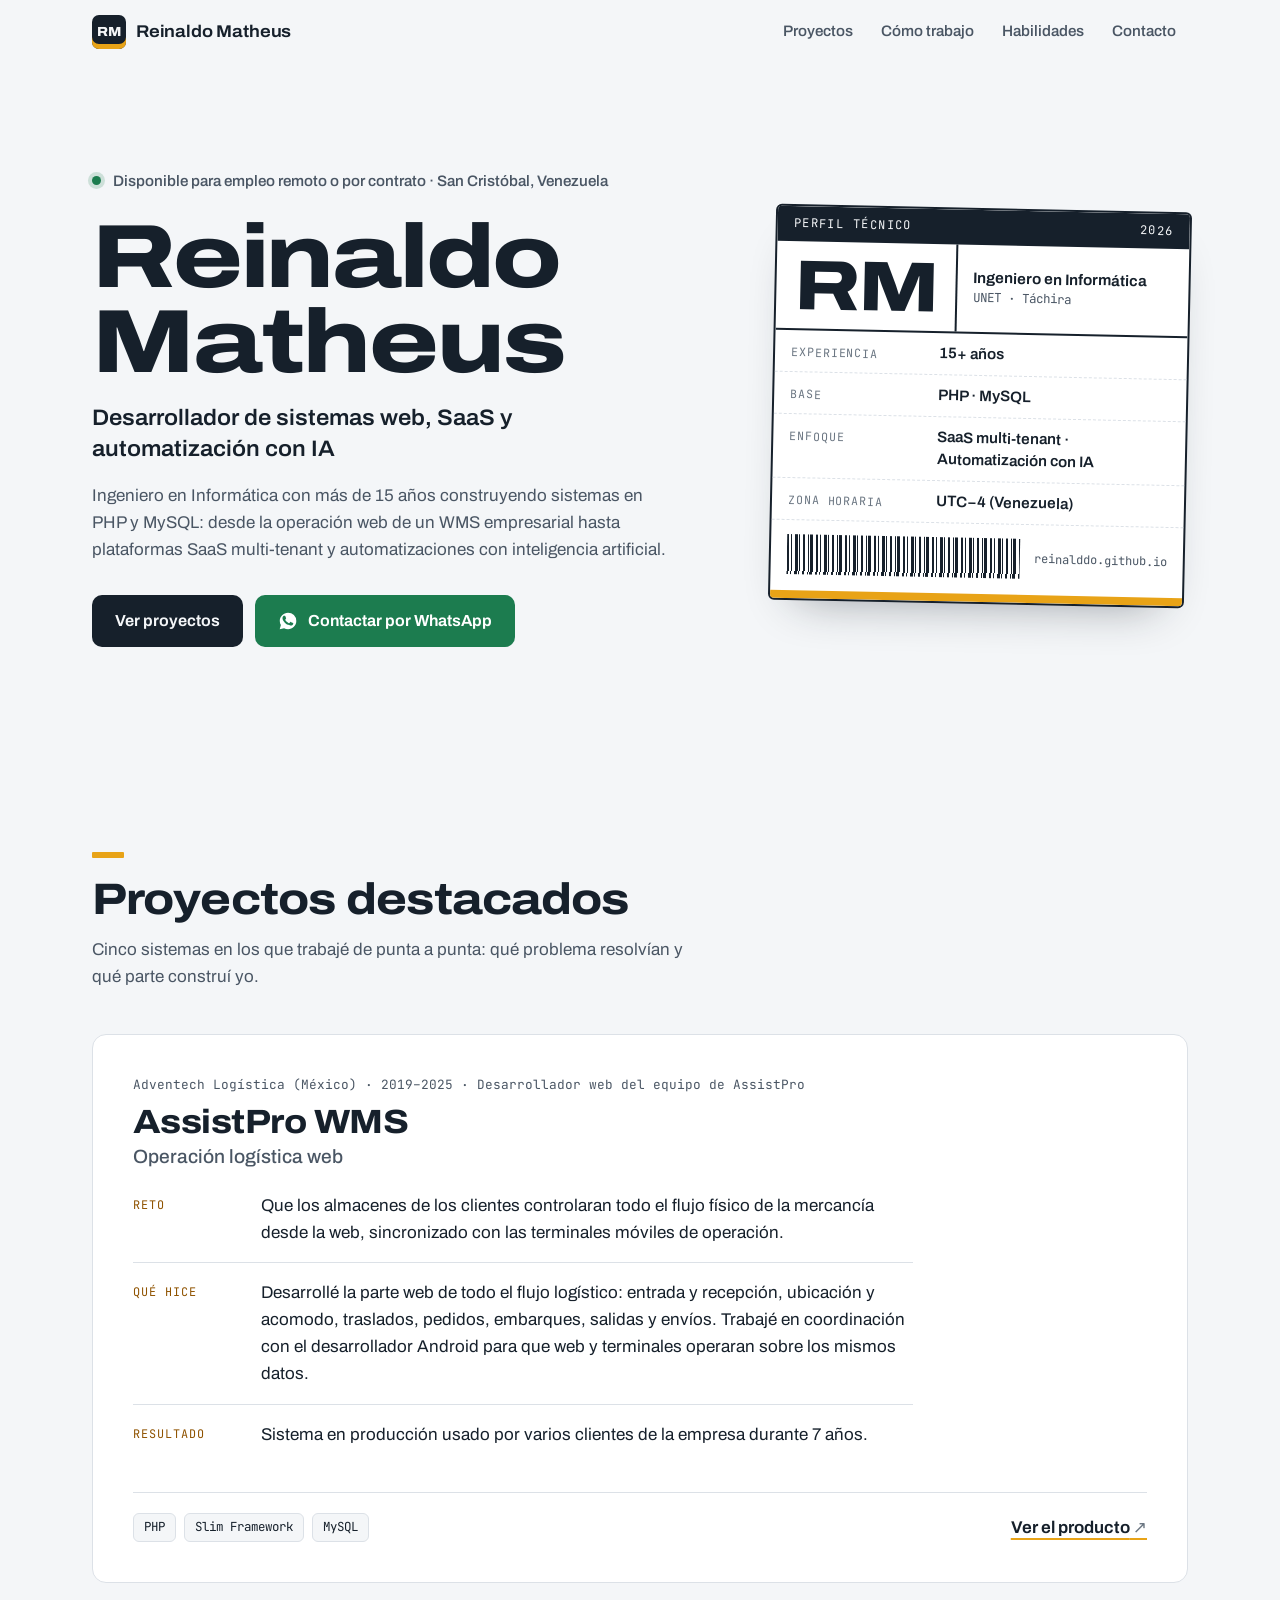
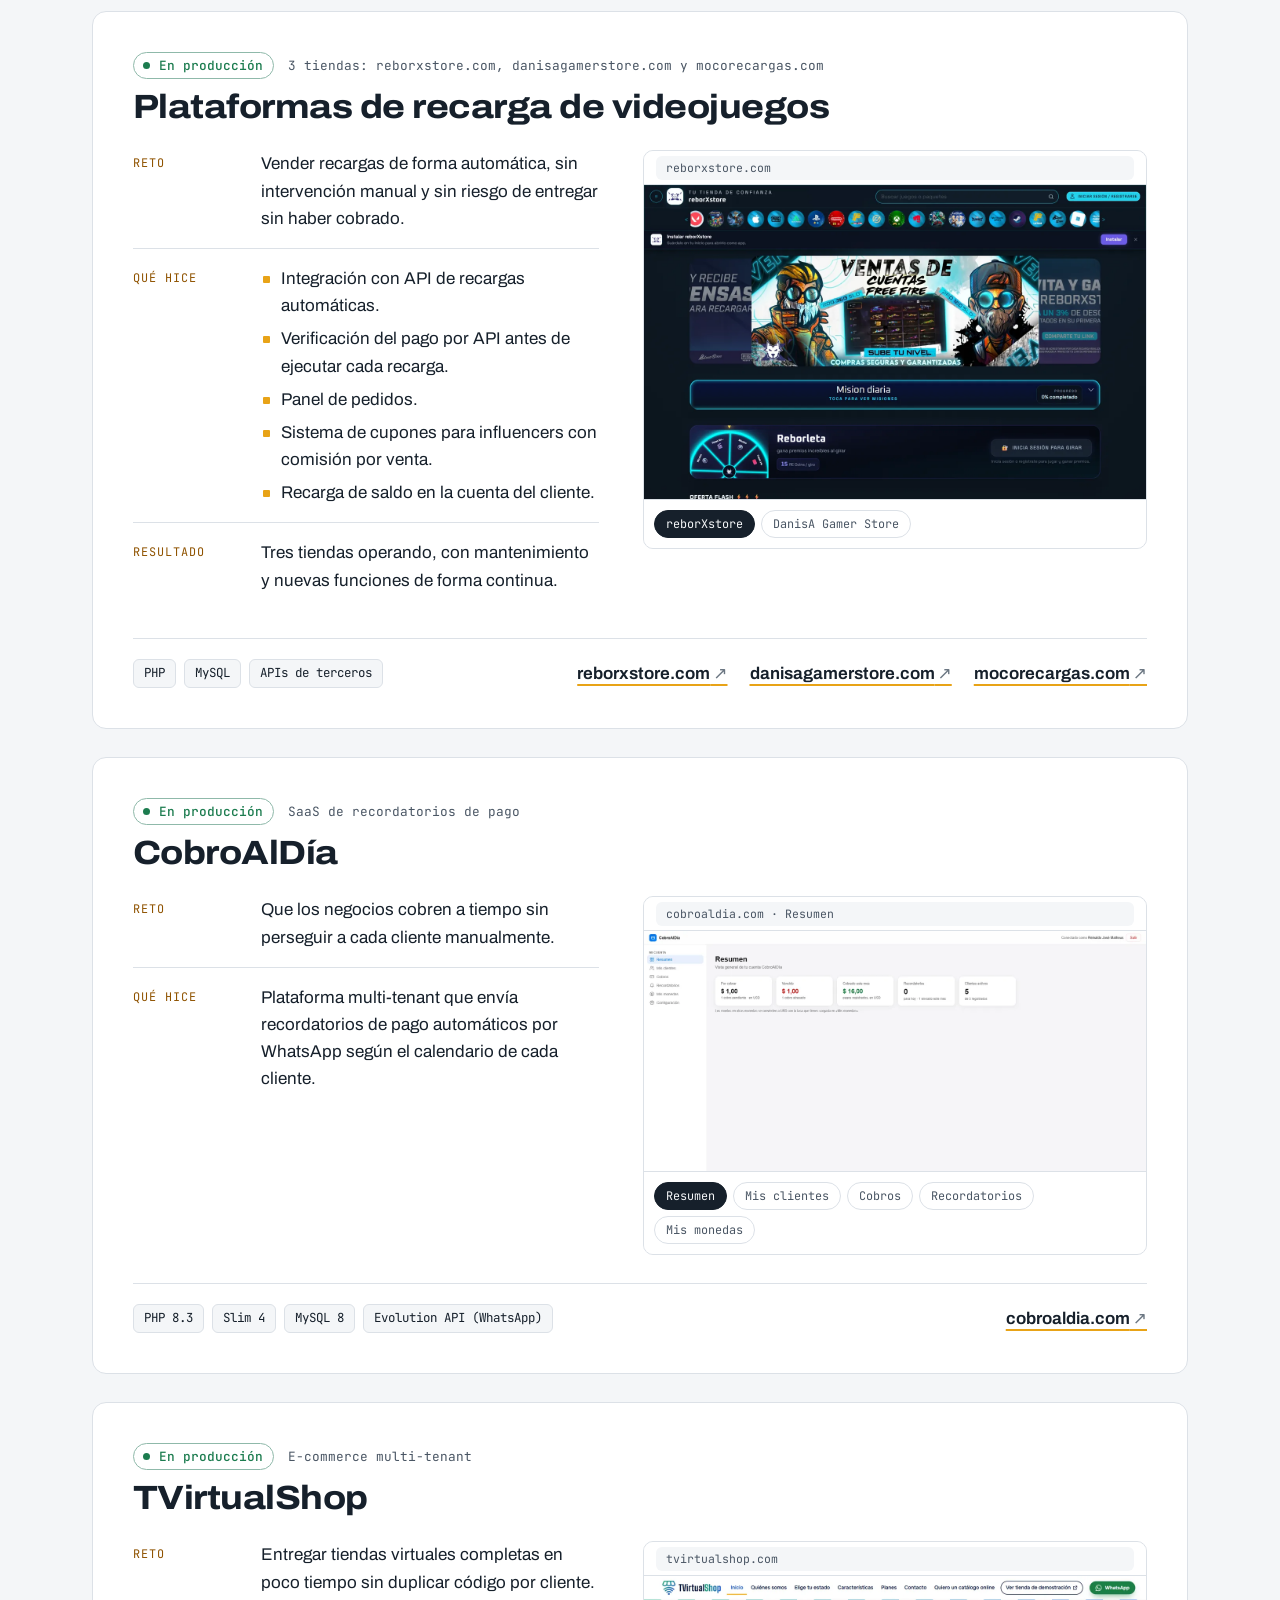
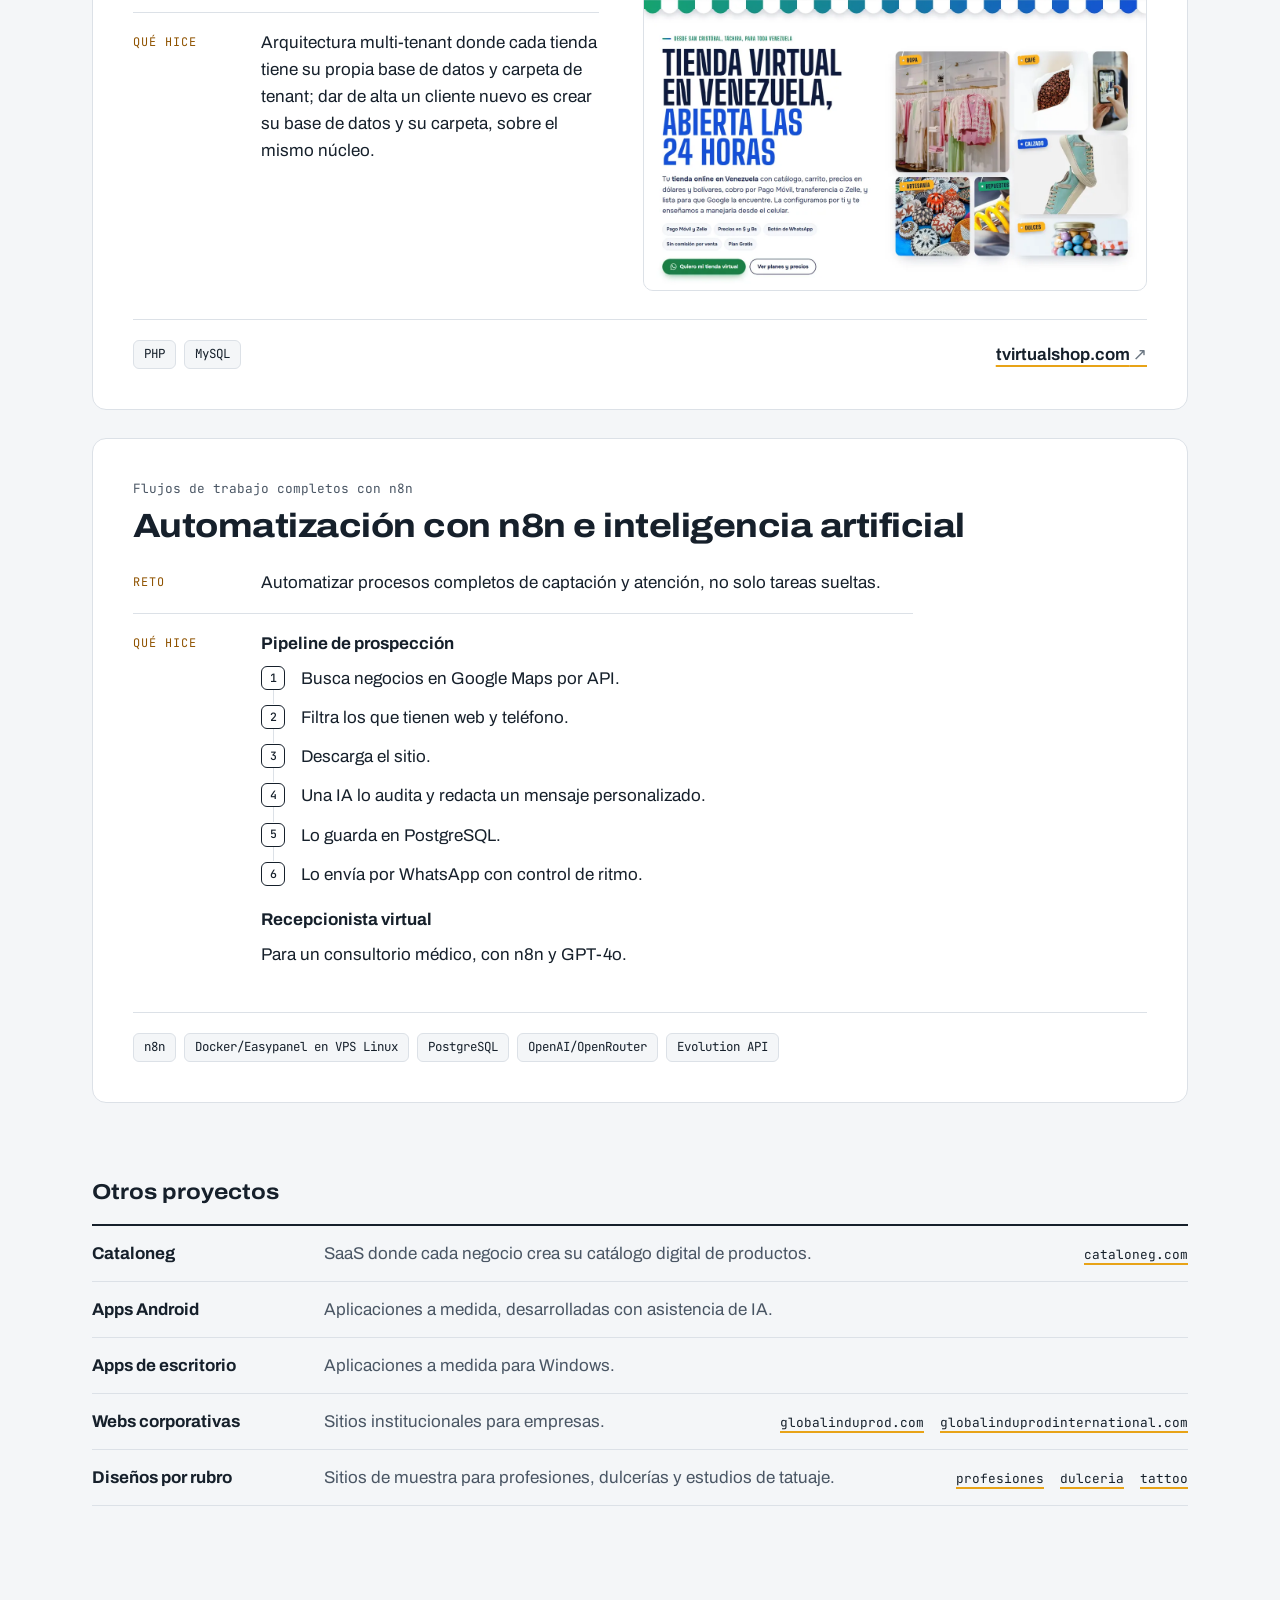
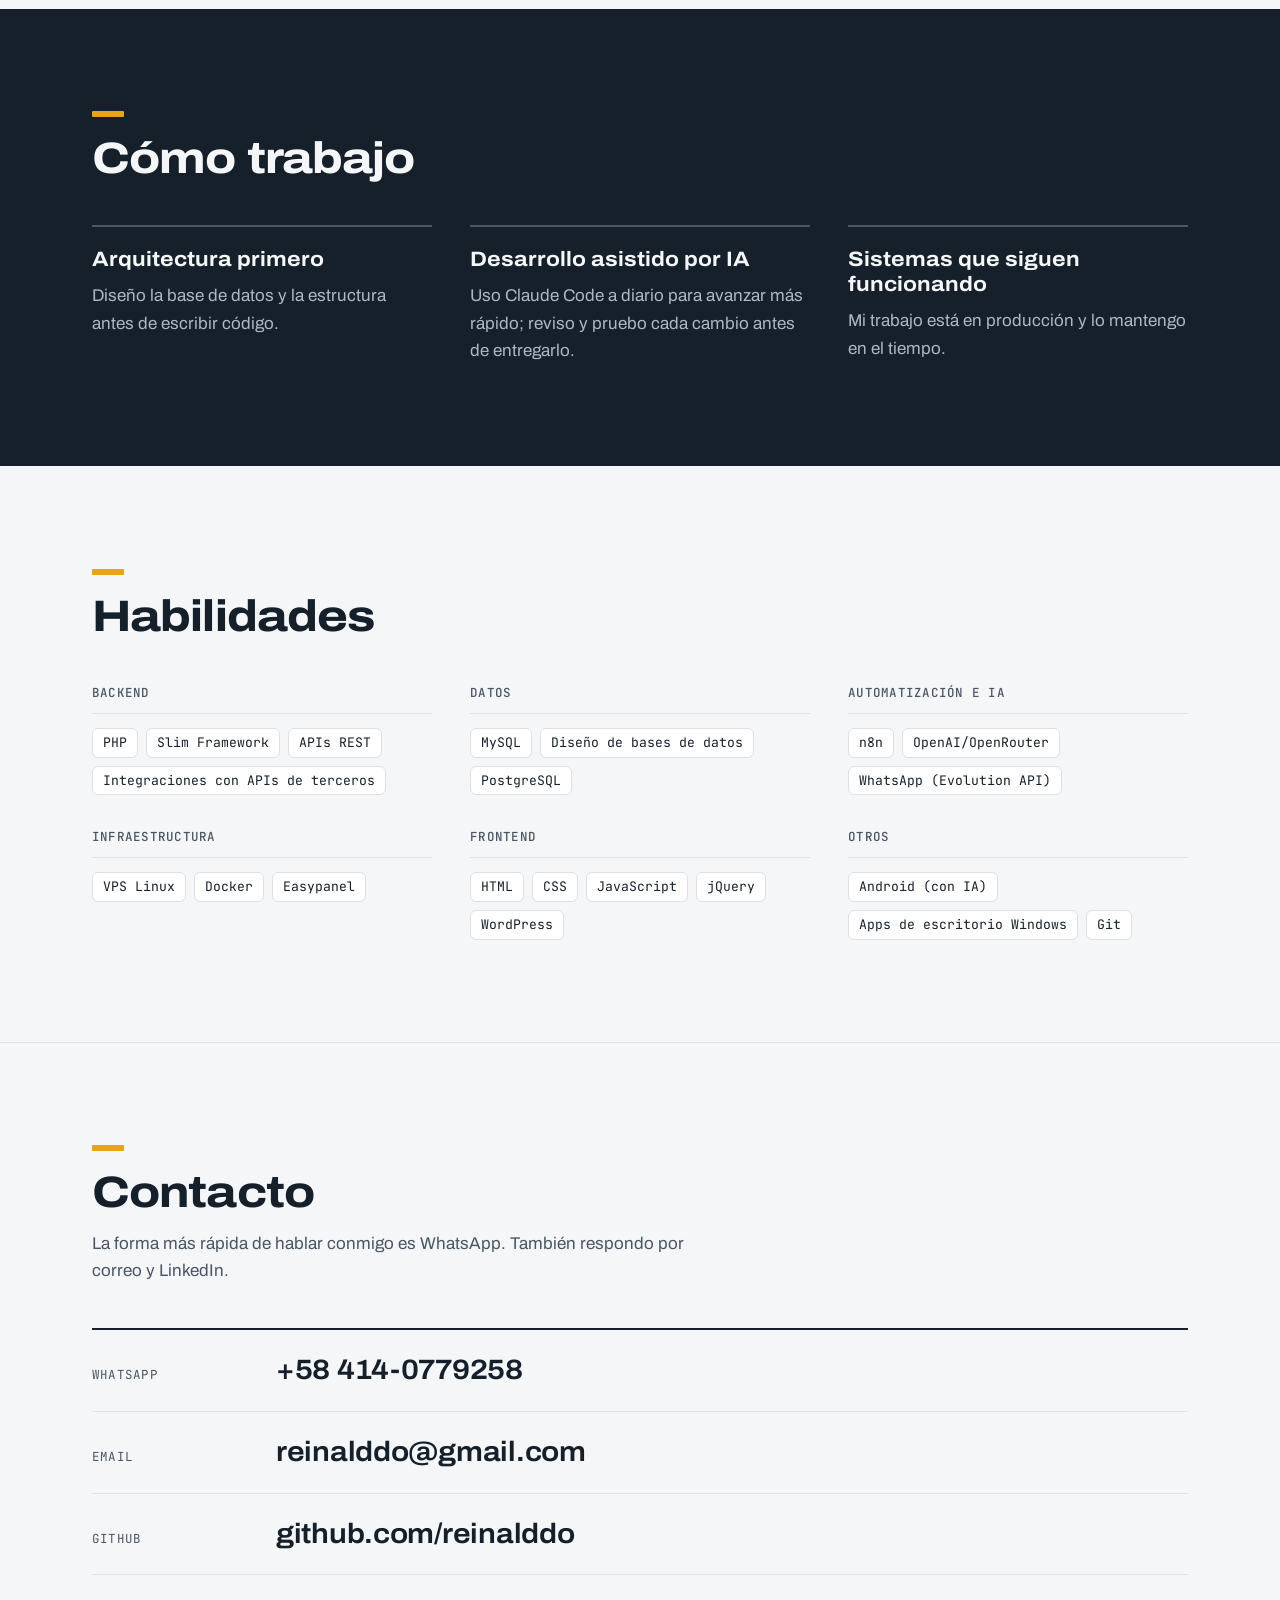
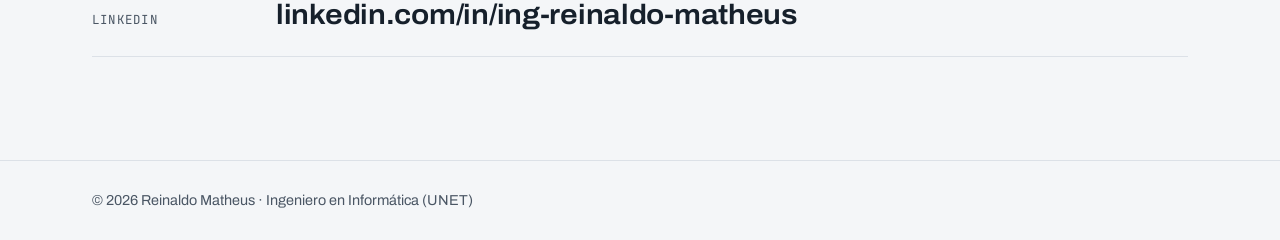
==== index.html @ 6176bbd9 "Portafolio Inicial" ====
<!doctype html>
<html lang="es">
<head>
  <meta charset="utf-8">
  <meta name="viewport" content="width=device-width, initial-scale=1">
  <title>Reinaldo Matheus | Desarrollador de sistemas web, SaaS y automatización con IA</title>
  <meta name="description" content="Ingeniero en Informática con más de 15 años construyendo sistemas en PHP y MySQL: operación web de un WMS empresarial, plataformas SaaS multi-tenant y automatizaciones con IA. Disponible para empleo remoto o por contrato.">
  <meta name="author" content="Reinaldo Matheus">
  <link rel="canonical" href="https://reinalddo.github.io/">
  <meta name="color-scheme" content="light dark">
  <meta name="theme-color" content="#F4F6F8" media="(prefers-color-scheme: light)">
  <meta name="theme-color" content="#0E1318" media="(prefers-color-scheme: dark)">

  <!-- Open Graph -->
  <meta property="og:type" content="website">
  <meta property="og:locale" content="es_VE">
  <meta property="og:site_name" content="Reinaldo Matheus">
  <meta property="og:title" content="Reinaldo Matheus | Desarrollador de sistemas web, SaaS y automatización con IA">
  <meta property="og:description" content="Más de 15 años construyendo sistemas en PHP y MySQL: WMS empresarial, SaaS multi-tenant y automatizaciones con IA. Disponible para trabajo remoto o por contrato.">
  <meta property="og:url" content="https://reinalddo.github.io/">
  <meta property="og:image" content="https://reinalddo.github.io/img/og-portafolio.png">
  <meta property="og:image:width" content="1200">
  <meta property="og:image:height" content="630">
  <meta property="og:image:alt" content="Reinaldo Matheus, desarrollador de sistemas web, SaaS y automatización con IA">
  <meta name="twitter:card" content="summary_large_image">

  <link rel="icon" href="favicon.svg" type="image/svg+xml">

  <link rel="preconnect" href="https://fonts.googleapis.com">
  <link rel="preconnect" href="https://fonts.gstatic.com" crossorigin>
  <link rel="stylesheet" href="https://fonts.googleapis.com/css2?family=Archivo:wdth,wght@62..125,300..800&family=JetBrains+Mono:wght@400;500&display=swap">
  <link rel="stylesheet" href="style.css">

  <script type="application/ld+json">
  {
    "@context": "https://schema.org",
    "@type": "Person",
    "name": "Reinaldo Matheus",
    "jobTitle": "Desarrollador de sistemas web, SaaS y automatización con IA",
    "url": "https://reinalddo.github.io/",
    "email": "mailto:reinalddo@gmail.com",
    "address": { "@type": "PostalAddress", "addressLocality": "San Cristóbal", "addressCountry": "VE" },
    "alumniOf": "Universidad Nacional Experimental del Táchira (UNET)",
    "sameAs": [
      "https://github.com/reinalddo",
      "https://linkedin.com/in/ing-reinaldo-matheus"
    ]
  }
  </script>
</head>
<body>
  <a class="skip" href="#contenido">Saltar al contenido</a>

  <header class="nav" data-nav>
    <div class="nav__inner wrap">
      <a class="nav__brand" href="#inicio" aria-label="Reinaldo Matheus, ir al inicio">
        <span class="nav__mark" aria-hidden="true">RM</span>
        <span class="nav__name">Reinaldo Matheus</span>
      </a>
      <button class="nav__toggle" type="button" aria-expanded="false" aria-controls="nav-menu" data-nav-toggle>
        <span class="nav__toggle-bars" aria-hidden="true"></span>
        <span class="nav__toggle-text">Menú</span>
      </button>
      <nav class="nav__menu" id="nav-menu" aria-label="Secciones">
        <a href="#proyectos">Proyectos</a>
        <a href="#como-trabajo">Cómo trabajo</a>
        <a href="#habilidades">Habilidades</a>
        <a href="#contacto">Contacto</a>
      </nav>
    </div>
  </header>

  <main id="contenido">

    <!-- ============ HERO ============ -->
    <section class="hero wrap" id="inicio">
      <div class="hero__text">
        <p class="availability"><span class="dot" aria-hidden="true"></span>Disponible para empleo remoto o por contrato · San Cristóbal, Venezuela</p>
        <h1 class="hero__name">Reinaldo Matheus</h1>
        <p class="hero__role">Desarrollador de sistemas web, SaaS y automatización con IA</p>
        <p class="hero__lede">Ingeniero en Informática con más de 15 años construyendo sistemas en PHP y MySQL: desde la operación web de un WMS empresarial hasta plataformas SaaS multi-tenant y automatizaciones con inteligencia artificial.</p>
        <div class="hero__actions">
          <a class="btn btn--primary" href="#proyectos">Ver proyectos</a>
          <a class="btn btn--whatsapp" href="https://wa.me/584140779258" target="_blank" rel="noopener">
            <svg class="btn__icon" viewBox="0 0 24 24" aria-hidden="true"><path fill="currentColor" d="M12.04 2C6.58 2 2.13 6.45 2.13 11.91c0 1.75.46 3.45 1.32 4.95L2.05 22l5.25-1.38a9.9 9.9 0 0 0 4.74 1.21h.01c5.46 0 9.91-4.45 9.91-9.91A9.9 9.9 0 0 0 12.04 2Zm5.8 14.08c-.24.68-1.42 1.31-1.96 1.36-.5.05-1.13.21-3.8-.8-3.2-1.26-5.23-4.53-5.39-4.74-.16-.21-1.29-1.71-1.29-3.27s.82-2.32 1.11-2.64c.29-.32.63-.4.84-.4l.6.01c.19.01.45-.07.71.54.26.63.89 2.18.97 2.34.08.16.13.34.03.55-.11.21-.16.34-.32.53-.16.18-.33.41-.47.55-.16.16-.32.33-.14.65.19.32.83 1.37 1.78 2.22 1.22 1.09 2.25 1.42 2.57 1.58.32.16.5.13.69-.08.18-.21.79-.92 1-1.24.21-.32.42-.26.71-.16.29.11 1.84.87 2.16 1.03.32.16.53.24.6.37.08.14.08.77-.17 1.45Z"/></svg>
            Contactar por WhatsApp
          </a>
          <!--
            Botón de CV: descomentar cuando subas el archivo a la raíz del repositorio
            con el nombre cv-reinaldo-matheus.pdf
          <a class="btn btn--ghost" href="/cv-reinaldo-matheus.pdf" download>Descargar CV</a>
          -->
        </div>
      </div>

      <aside class="ficha" aria-label="Resumen del perfil">
        <div class="ficha__top">
          <span>Perfil técnico</span>
          <span>2026</span>
        </div>
        <div class="ficha__head">
          <span class="ficha__code" aria-hidden="true">RM</span>
          <p class="ficha__title">Ingeniero en Informática<br><span>UNET · Táchira</span></p>
        </div>
        <dl class="ficha__rows">
          <div><dt>Experiencia</dt><dd>15+ años</dd></div>
          <div><dt>Base</dt><dd>PHP · MySQL</dd></div>
          <div><dt>Enfoque</dt><dd>SaaS multi-tenant · Automatización con IA</dd></div>
          <div><dt>Zona horaria</dt><dd>UTC−4 (Venezuela)</dd></div>
        </dl>
        <div class="ficha__foot">
          <span class="ficha__barcode" aria-hidden="true"></span>
          <span class="ficha__url">reinalddo.github.io</span>
        </div>
      </aside>
    </section>

    <!-- ============ PROYECTOS ============ -->
    <section class="section wrap" id="proyectos" aria-labelledby="t-proyectos">
      <header class="section__head">
        <h2 id="t-proyectos">Proyectos destacados</h2>
        <p>Cinco sistemas en los que trabajé de punta a punta: qué problema resolvían y qué parte construí yo.</p>
      </header>

      <!-- Proyecto 1 -->
      <article class="project">
        <header class="project__head">
          <p class="project__meta">Adventech Logística (México) · 2019–2025 · Desarrollador web del equipo de AssistPro</p>
          <h3 class="project__title">AssistPro WMS <span>Operación logística web</span></h3>
        </header>
        <div class="project__body">
          <dl class="project__facts">
            <div><dt>Reto</dt><dd>Que los almacenes de los clientes controlaran todo el flujo físico de la mercancía desde la web, sincronizado con las terminales móviles de operación.</dd></div>
            <div><dt>Qué hice</dt><dd>Desarrollé la parte web de todo el flujo logístico: entrada y recepción, ubicación y acomodo, traslados, pedidos, embarques, salidas y envíos. Trabajé en coordinación con el desarrollador Android para que web y terminales operaran sobre los mismos datos.</dd></div>
            <div><dt>Resultado</dt><dd>Sistema en producción usado por varios clientes de la empresa durante 7 años.</dd></div>
          </dl>
          <!-- Captura opcional: guarda la imagen como img/assistpro-wms.jpg y aparecerá sola -->
          <figure class="media" data-media>
            <div class="media__bar"><span class="media__url" data-media-url>adventech-logistica.com</span></div>
            <img src="img/assistpro-wms.jpg" alt="Pantalla de AssistPro WMS" loading="lazy" decoding="async" data-media-img>
          </figure>
        </div>
        <footer class="project__foot">
          <ul class="stack" aria-label="Stack">
            <li>PHP</li><li>Slim Framework</li><li>MySQL</li>
          </ul>
          <div class="project__links">
            <a class="link-arrow" href="https://adventech-logistica.com/assistpro/wms" target="_blank" rel="noopener">Ver el producto</a>
          </div>
        </footer>
      </article>

      <!-- Proyecto 2 -->
      <article class="project">
        <header class="project__head">
          <p class="project__meta"><span class="live"><span class="dot" aria-hidden="true"></span>En producción</span> 3 tiendas: reborxstore.com, danisagamerstore.com y mocorecargas.com</p>
          <h3 class="project__title">Plataformas de recarga de videojuegos</h3>
        </header>
        <div class="project__body">
          <dl class="project__facts">
            <div><dt>Reto</dt><dd>Vender recargas de forma automática, sin intervención manual y sin riesgo de entregar sin haber cobrado.</dd></div>
            <div><dt>Qué hice</dt><dd>
              <ul class="ticks">
                <li>Integración con API de recargas automáticas.</li>
                <li>Verificación del pago por API antes de ejecutar cada recarga.</li>
                <li>Panel de pedidos.</li>
                <li>Sistema de cupones para influencers con comisión por venta.</li>
                <li>Recarga de saldo en la cuenta del cliente.</li>
              </ul>
            </dd></div>
            <div><dt>Resultado</dt><dd>Tres tiendas operando, con mantenimiento y nuevas funciones de forma continua.</dd></div>
          </dl>
          <figure class="media" data-media>
            <div class="media__bar"><span class="media__url" data-media-url>reborxstore.com</span></div>
            <img src="img/reborxstore.webp" alt="Página de inicio de reborxstore.com" width="1280" height="800" loading="lazy" decoding="async" data-media-img>
            <div class="media__tabs" aria-label="Elegir tienda">
              <button type="button" aria-pressed="true" data-src="img/reborxstore.webp" data-url="reborxstore.com" data-alt="Página de inicio de reborxstore.com" data-w="1280" data-h="800">reborXstore</button>
              <button type="button" aria-pressed="false" data-src="img/danisagamerstore.webp" data-url="danisagamerstore.com" data-alt="Página de inicio de danisagamerstore.com" data-w="1280" data-h="800">DanisA Gamer Store</button>
            </div>
          </figure>
        </div>
        <footer class="project__foot">
          <ul class="stack" aria-label="Stack">
            <li>PHP</li><li>MySQL</li><li>APIs de terceros</li>
          </ul>
          <div class="project__links">
            <a class="link-arrow" href="https://reborxstore.com" target="_blank" rel="noopener">reborxstore.com</a>
            <a class="link-arrow" href="https://danisagamerstore.com" target="_blank" rel="noopener">danisagamerstore.com</a>
            <a class="link-arrow" href="https://mocorecargas.com" target="_blank" rel="noopener">mocorecargas.com</a>
          </div>
        </footer>
      </article>

      <!-- Proyecto 3 -->
      <article class="project">
        <header class="project__head">
          <p class="project__meta"><span class="live"><span class="dot" aria-hidden="true"></span>En producción</span> SaaS de recordatorios de pago</p>
          <h3 class="project__title">CobroAlDía</h3>
        </header>
        <div class="project__body">
          <dl class="project__facts">
            <div><dt>Reto</dt><dd>Que los negocios cobren a tiempo sin perseguir a cada cliente manualmente.</dd></div>
            <div><dt>Qué hice</dt><dd>Plataforma multi-tenant que envía recordatorios de pago automáticos por WhatsApp según el calendario de cada cliente.</dd></div>
          </dl>
          <figure class="media" data-media>
            <div class="media__bar"><span class="media__url" data-media-url>cobroaldia.com · Resumen</span></div>
            <img src="img/cobroaldia-resumen.webp" alt="CobroAlDía, pantalla Resumen" width="1280" height="611" loading="lazy" decoding="async" data-media-img>
            <div class="media__tabs" aria-label="Elegir pantalla">
              <button type="button" aria-pressed="true" data-src="img/cobroaldia-resumen.webp" data-url="cobroaldia.com · Resumen" data-alt="CobroAlDía, pantalla Resumen" data-w="1280" data-h="611">Resumen</button>
              <button type="button" aria-pressed="false" data-src="img/cobroaldia-mis-clientes.webp" data-url="cobroaldia.com · Mis clientes" data-alt="CobroAlDía, pantalla Mis clientes" data-w="1280" data-h="611">Mis clientes</button>
              <button type="button" aria-pressed="false" data-src="img/cobroaldia-cobros.webp" data-url="cobroaldia.com · Cobros" data-alt="CobroAlDía, pantalla Cobros" data-w="1280" data-h="611">Cobros</button>
              <button type="button" aria-pressed="false" data-src="img/cobroaldia-recordatorios.webp" data-url="cobroaldia.com · Recordatorios" data-alt="CobroAlDía, pantalla Recordatorios" data-w="1280" data-h="611">Recordatorios</button>
              <button type="button" aria-pressed="false" data-src="img/cobroaldia-mis-monedas.webp" data-url="cobroaldia.com · Mis monedas" data-alt="CobroAlDía, pantalla Mis monedas" data-w="1280" data-h="611">Mis monedas</button>
            </div>
          </figure>
        </div>
        <footer class="project__foot">
          <ul class="stack" aria-label="Stack">
            <li>PHP 8.3</li><li>Slim 4</li><li>MySQL 8</li><li>Evolution API (WhatsApp)</li>
          </ul>
          <div class="project__links">
            <a class="link-arrow" href="https://cobroaldia.com" target="_blank" rel="noopener">cobroaldia.com</a>
          </div>
        </footer>
      </article>

      <!-- Proyecto 4 -->
      <article class="project">
        <header class="project__head">
          <p class="project__meta"><span class="live"><span class="dot" aria-hidden="true"></span>En producción</span> E-commerce multi-tenant</p>
          <h3 class="project__title">TVirtualShop</h3>
        </header>
        <div class="project__body">
          <dl class="project__facts">
            <div><dt>Reto</dt><dd>Entregar tiendas virtuales completas en poco tiempo sin duplicar código por cliente.</dd></div>
            <div><dt>Qué hice</dt><dd>Arquitectura multi-tenant donde cada tienda tiene su propia base de datos y carpeta de tenant; dar de alta un cliente nuevo es crear su base de datos y su carpeta, sobre el mismo núcleo.</dd></div>
          </dl>
          <figure class="media" data-media>
            <div class="media__bar"><span class="media__url" data-media-url>tvirtualshop.com</span></div>
            <img src="img/tvirtualshop.webp" alt="Página de inicio de tvirtualshop.com" width="1280" height="800" loading="lazy" decoding="async" data-media-img>
          </figure>
        </div>
        <footer class="project__foot">
          <ul class="stack" aria-label="Stack">
            <li>PHP</li><li>MySQL</li>
          </ul>
          <div class="project__links">
            <a class="link-arrow" href="https://tvirtualshop.com" target="_blank" rel="noopener">tvirtualshop.com</a>
          </div>
        </footer>
      </article>

      <!-- Proyecto 5 -->
      <article class="project">
        <header class="project__head">
          <p class="project__meta">Flujos de trabajo completos con n8n</p>
          <h3 class="project__title">Automatización con n8n e inteligencia artificial</h3>
        </header>
        <div class="project__body">
          <dl class="project__facts">
            <div><dt>Reto</dt><dd>Automatizar procesos completos de captación y atención, no solo tareas sueltas.</dd></div>
            <div><dt>Qué hice</dt><dd>
              <div class="sub">
                <p class="sub__title">Pipeline de prospección</p>
                <ol class="flow">
                  <li>Busca negocios en Google Maps por API.</li>
                  <li>Filtra los que tienen web y teléfono.</li>
                  <li>Descarga el sitio.</li>
                  <li>Una IA lo audita y redacta un mensaje personalizado.</li>
                  <li>Lo guarda en PostgreSQL.</li>
                  <li>Lo envía por WhatsApp con control de ritmo.</li>
                </ol>
              </div>
              <div class="sub">
                <p class="sub__title">Recepcionista virtual</p>
                <p>Para un consultorio médico, con n8n y GPT-4o.</p>
              </div>
            </dd></div>
          </dl>
          <!-- Captura opcional: guarda la imagen como img/n8n-prospeccion.jpg y aparecerá sola -->
          <figure class="media" data-media>
            <div class="media__bar"><span class="media__url" data-media-url>n8n · Pipeline de prospección</span></div>
            <img src="img/n8n-prospeccion.jpg" alt="Flujo de prospección en n8n" loading="lazy" decoding="async" data-media-img>
          </figure>
        </div>
        <footer class="project__foot">
          <ul class="stack" aria-label="Stack">
            <li>n8n</li><li>Docker/Easypanel en VPS Linux</li><li>PostgreSQL</li><li>OpenAI/OpenRouter</li><li>Evolution API</li>
          </ul>
        </footer>
      </article>

      <!-- Otros proyectos -->
      <div class="others" aria-labelledby="t-otros">
        <h3 class="others__title" id="t-otros">Otros proyectos</h3>
        <ul class="others__grid">
          <li>
            <span class="others__name">Cataloneg</span>
            <span class="others__desc">SaaS donde cada negocio crea su catálogo digital de productos.</span>
            <span class="others__links"><a href="https://cataloneg.com" target="_blank" rel="noopener">cataloneg.com</a></span>
          </li>
          <li>
            <span class="others__name">Apps Android</span>
            <span class="others__desc">Aplicaciones a medida, desarrolladas con asistencia de IA.</span>
          </li>
          <li>
            <span class="others__name">Apps de escritorio</span>
            <span class="others__desc">Aplicaciones a medida para Windows.</span>
          </li>
          <li>
            <span class="others__name">Webs corporativas</span>
            <span class="others__desc">Sitios institucionales para empresas.</span>
            <span class="others__links">
              <a href="https://globalinduprod.com" target="_blank" rel="noopener">globalinduprod.com</a>
              <a href="https://globalinduprodinternational.com" target="_blank" rel="noopener">globalinduprodinternational.com</a>
            </span>
          </li>
          <li>
            <span class="others__name">Diseños por rubro</span>
            <span class="others__desc">Sitios de muestra para profesiones, dulcerías y estudios de tatuaje.</span>
            <span class="others__links">
              <a href="https://profesiones.cataloneg.com" target="_blank" rel="noopener">profesiones</a>
              <a href="https://dulceria.cataloneg.com" target="_blank" rel="noopener">dulceria</a>
              <a href="https://tattoo.cataloneg.com" target="_blank" rel="noopener">tattoo</a>
            </span>
          </li>
        </ul>
      </div>
    </section>

    <!-- ============ CÓMO TRABAJO ============ -->
    <section class="section section--band" id="como-trabajo" aria-labelledby="t-trabajo">
      <div class="wrap">
        <header class="section__head">
          <h2 id="t-trabajo">Cómo trabajo</h2>
        </header>
        <div class="principles">
          <div class="principle">
            <h3>Arquitectura primero</h3>
            <p>Diseño la base de datos y la estructura antes de escribir código.</p>
          </div>
          <div class="principle">
            <h3>Desarrollo asistido por IA</h3>
            <p>Uso Claude Code a diario para avanzar más rápido; reviso y pruebo cada cambio antes de entregarlo.</p>
          </div>
          <div class="principle">
            <h3>Sistemas que siguen funcionando</h3>
            <p>Mi trabajo está en producción y lo mantengo en el tiempo.</p>
          </div>
        </div>
      </div>
    </section>

    <!-- ============ HABILIDADES ============ -->
    <section class="section wrap" id="habilidades" aria-labelledby="t-habilidades">
      <header class="section__head">
        <h2 id="t-habilidades">Habilidades</h2>
      </header>
      <div class="skills">
        <div class="skills__group">
          <h3>Backend</h3>
          <ul class="tags"><li>PHP</li><li>Slim Framework</li><li>APIs REST</li><li>Integraciones con APIs de terceros</li></ul>
        </div>
        <div class="skills__group">
          <h3>Datos</h3>
          <ul class="tags"><li>MySQL</li><li>Diseño de bases de datos</li><li>PostgreSQL</li></ul>
        </div>
        <div class="skills__group">
          <h3>Automatización e IA</h3>
          <ul class="tags"><li>n8n</li><li>OpenAI/OpenRouter</li><li>WhatsApp (Evolution API)</li></ul>
        </div>
        <div class="skills__group">
          <h3>Infraestructura</h3>
          <ul class="tags"><li>VPS Linux</li><li>Docker</li><li>Easypanel</li></ul>
        </div>
        <div class="skills__group">
          <h3>Frontend</h3>
          <ul class="tags"><li>HTML</li><li>CSS</li><li>JavaScript</li><li>jQuery</li><li>WordPress</li></ul>
        </div>
        <div class="skills__group">
          <h3>Otros</h3>
          <ul class="tags"><li>Android (con IA)</li><li>Apps de escritorio Windows</li><li>Git</li></ul>
        </div>
      </div>
    </section>

    <!-- ============ CONTACTO ============ -->
    <section class="section section--contact" id="contacto" aria-labelledby="t-contacto">
      <div class="wrap">
        <header class="section__head">
          <h2 id="t-contacto">Contacto</h2>
          <p>La forma más rápida de hablar conmigo es WhatsApp. También respondo por correo y LinkedIn.</p>
        </header>
        <ul class="contact">
          <li>
            <span class="contact__label">WhatsApp</span>
            <a class="contact__value" href="https://wa.me/584140779258" target="_blank" rel="noopener">+58 414-0779258</a>
          </li>
          <li>
            <span class="contact__label">Email</span>
            <a class="contact__value" href="mailto:reinalddo@gmail.com">reinalddo@gmail.com</a>
          </li>
          <li>
            <span class="contact__label">GitHub</span>
            <a class="contact__value" href="https://github.com/reinalddo" target="_blank" rel="noopener">github.com/reinalddo</a>
          </li>
          <li>
            <span class="contact__label">LinkedIn</span>
            <a class="contact__value" href="https://linkedin.com/in/ing-reinaldo-matheus" target="_blank" rel="noopener">linkedin.com/in/ing-reinaldo-matheus</a>
          </li>
        </ul>
      </div>
    </section>
  </main>

  <footer class="footer">
    <div class="wrap">
      <p>© 2026 Reinaldo Matheus · Ingeniero en Informática (UNET)</p>
    </div>
  </footer>

  <script src="script.js" defer></script>
</body>
</html>
---- style.css ----
/* =========================================================
   Reinaldo Matheus — Portafolio
   Paleta: grafito + ámbar de etiqueta logística + verde "en producción"
   Tipos: Archivo (ancho variable) + JetBrains Mono para datos
   ========================================================= */

:root {
  --paper: #F4F6F8;
  --surface: #FFFFFF;
  --ink: #16202B;
  --ink-2: #4A5664;
  --ink-3: #6B7682;
  --line: #DCE1E7;
  --signal: #E8A317;      /* ámbar: franjas y marcas */
  --signal-ink: #8F5300;  /* ámbar legible como texto */
  --live: #1C7C4F;        /* verde: en producción / WhatsApp */
  --live-hover: #166640;
  --band-bg: #16202B;
  --band-ink: #F4F6F8;
  --band-ink-2: #AEB8C3;
  --focus: #B86E00;

  --font: "Archivo", "Segoe UI", system-ui, -apple-system, Roboto, Arial, sans-serif;
  --mono: "JetBrains Mono", ui-monospace, "Cascadia Mono", Consolas, monospace;
  --radius: 14px;
  --nav-h: 64px;
  color-scheme: light;
}

@media (prefers-color-scheme: dark) {
  :root {
    --paper: #0E1318;
    --surface: #151C23;
    --ink: #E6EAEE;
    --ink-2: #A3AEBA;
    --ink-3: #85909C;
    --line: #27323D;
    --signal: #F0B23A;
    --signal-ink: #F0B23A;
    --live: #2FA56A;
    --live-hover: #279059;
    --band-bg: #151C23;
    --band-ink: #E6EAEE;
    --band-ink-2: #A3AEBA;
    --focus: #F0B23A;
    color-scheme: dark;
  }
}

/* ---------- Base ---------- */
*, *::before, *::after { box-sizing: border-box; }

html {
  scroll-padding-top: calc(var(--nav-h) + 16px);
  -webkit-text-size-adjust: 100%;
}
@media (prefers-reduced-motion: no-preference) {
  html { scroll-behavior: smooth; }
}

body {
  margin: 0;
  background: var(--paper);
  color: var(--ink);
  font-family: var(--font);
  font-size: 1.0625rem;
  line-height: 1.6;
  -webkit-font-smoothing: antialiased;
}

img { max-width: 100%; height: auto; display: block; }
[hidden] { display: none !important; }

a { color: inherit; }
h1, h2, h3, p, ul, ol, dl, dd, figure { margin: 0; }
ul, ol { padding: 0; }

:focus-visible {
  outline: 3px solid var(--focus);
  outline-offset: 3px;
  border-radius: 4px;
}

.wrap {
  width: 100%;
  max-width: 1160px;
  margin-inline: auto;
  padding-inline: clamp(16px, 4vw, 32px);
}

.skip {
  position: absolute;
  left: 16px;
  top: -60px;
  z-index: 100;
  background: var(--ink);
  color: var(--paper);
  padding: 10px 14px;
  border-radius: 8px;
  text-decoration: none;
}
.skip:focus { top: 12px; }

.dot {
  display: inline-block;
  width: 9px;
  height: 9px;
  border-radius: 50%;
  background: var(--live);
  box-shadow: 0 0 0 4px color-mix(in srgb, var(--live) 18%, transparent);
  flex: none;
}

/* ---------- Navegación ---------- */
.nav {
  position: fixed;
  inset: 0 0 auto 0;
  z-index: 50;
  height: var(--nav-h);
  background: color-mix(in srgb, var(--paper) 94%, transparent);
  border-bottom: 1px solid transparent;
  transition: border-color .2s ease;
}
.nav.is-scrolled { border-bottom-color: var(--line); }

.nav__inner {
  height: 100%;
  display: flex;
  align-items: center;
  justify-content: space-between;
  gap: 16px;
}

.nav__brand {
  display: flex;
  align-items: center;
  gap: 10px;
  text-decoration: none;
  font-weight: 650;
  font-stretch: 108%;
  letter-spacing: -0.01em;
}
.nav__mark {
  display: grid;
  place-items: center;
  width: 34px;
  height: 34px;
  border-radius: 7px;
  background: var(--ink);
  color: var(--paper);
  font-size: .82rem;
  font-weight: 800;
  font-stretch: 112%;
  box-shadow: inset 0 -5px 0 var(--signal);
}

.nav__menu {
  display: flex;
  gap: 4px;
}
.nav__menu a {
  position: relative;
  padding: 8px 12px;
  font-size: .95rem;
  font-weight: 550;
  color: var(--ink-2);
  text-decoration: none;
  border-radius: 8px;
}
.nav__menu a:hover { color: var(--ink); }
.nav__menu a[aria-current="true"] { color: var(--ink); }
.nav__menu a[aria-current="true"]::after {
  content: "";
  position: absolute;
  left: 12px;
  right: 12px;
  bottom: 2px;
  height: 3px;
  background: var(--signal);
  border-radius: 2px;
}

.nav__toggle {
  display: none;
  align-items: center;
  gap: 10px;
  padding: 8px 12px;
  background: transparent;
  color: var(--ink);
  border: 1px solid var(--line);
  border-radius: 8px;
  font: inherit;
  font-size: .95rem;
  font-weight: 550;
  cursor: pointer;
}
.nav__toggle-bars,
.nav__toggle-bars::before,
.nav__toggle-bars::after {
  display: block;
  width: 16px;
  height: 2px;
  background: currentColor;
  border-radius: 1px;
}
.nav__toggle-bars { position: relative; }
.nav__toggle-bars::before,
.nav__toggle-bars::after { content: ""; position: absolute; left: 0; }
.nav__toggle-bars::before { top: -5px; }
.nav__toggle-bars::after { top: 5px; }

@media (max-width: 760px) {
  .nav__toggle { display: inline-flex; }
  .nav__menu {
    display: none;
    position: absolute;
    top: 100%;
    left: 0;
    right: 0;
    flex-direction: column;
    gap: 0;
    padding: 8px clamp(16px, 4vw, 32px) 16px;
    background: var(--paper);
    border-bottom: 1px solid var(--line);
  }
  .nav.is-open .nav__menu { display: flex; }
  .nav.is-open { border-bottom-color: var(--line); }
  .nav__menu a { padding: 12px 4px; font-size: 1.05rem; border-bottom: 1px solid var(--line); border-radius: 0; }
  .nav__menu a:last-child { border-bottom: 0; }
  .nav__menu a[aria-current="true"]::after { left: 4px; right: auto; width: 24px; bottom: 6px; }
}

/* ---------- Botones y enlaces ---------- */
.btn {
  display: inline-flex;
  align-items: center;
  justify-content: center;
  gap: 10px;
  min-height: 48px;
  padding: 12px 22px;
  border-radius: 10px;
  border: 1px solid transparent;
  font-size: 1rem;
  font-weight: 650;
  text-decoration: none;
  transition: background-color .15s ease, border-color .15s ease, transform .15s ease;
}
.btn:active { transform: translateY(1px); }
.btn__icon { width: 20px; height: 20px; flex: none; }

.btn--primary { background: var(--ink); color: var(--paper); }
.btn--primary:hover { background: color-mix(in srgb, var(--ink) 86%, var(--paper)); }

.btn--whatsapp { background: var(--live); color: #fff; }
.btn--whatsapp:hover { background: var(--live-hover); }

.btn--ghost { border-color: var(--line); color: var(--ink); background: var(--surface); }
.btn--ghost:hover { border-color: var(--ink-3); }

.link-arrow {
  font-weight: 650;
  text-decoration: underline;
  text-decoration-color: var(--signal);
  text-decoration-thickness: 2px;
  text-underline-offset: 5px;
  white-space: nowrap;
}
.link-arrow::after { content: " ↗"; font-weight: 500; color: var(--ink-3); }
.link-arrow:hover { text-decoration-thickness: 3px; }

/* ---------- Hero ---------- */
.hero {
  display: grid;
  grid-template-columns: minmax(0, 1.45fr) minmax(0, 1fr);
  gap: clamp(32px, 6vw, 80px);
  align-items: center;
  padding-block: calc(var(--nav-h) + clamp(40px, 8vw, 104px)) clamp(56px, 8vw, 104px);
}

.availability {
  display: inline-flex;
  align-items: flex-start;
  gap: 12px;
  font-size: .95rem;
  font-weight: 550;
  color: var(--ink-2);
  margin-bottom: 22px;
}
.availability .dot { margin-top: calc((1.6em - 9px) / 2); }

.hero__name {
  font-size: clamp(2.6rem, 7.4vw, 5.6rem);
  font-weight: 800;
  font-stretch: 125%;
  line-height: .95;
  letter-spacing: -0.025em;
  margin-bottom: 18px;
}

.hero__role {
  font-size: clamp(1.15rem, 2vw, 1.4rem);
  font-weight: 600;
  font-stretch: 105%;
  line-height: 1.35;
  margin-bottom: 18px;
  max-width: 32ch;
}

.hero__lede {
  color: var(--ink-2);
  max-width: 58ch;
  margin-bottom: 32px;
}

.hero__actions {
  display: flex;
  flex-wrap: wrap;
  gap: 12px;
}
@media (max-width: 480px) {
  .hero__actions .btn { flex: 1 1 100%; }
}

/* Ficha: etiqueta de perfil inspirada en las etiquetas de ubicación de un almacén */
.ficha {
  background: var(--surface);
  border: 2px solid var(--ink);
  border-radius: 6px;
  box-shadow: 0 0 0 0 transparent, 0 24px 48px -28px color-mix(in srgb, var(--ink) 45%, transparent);
  font-size: .95rem;
  overflow: hidden;
  transform: rotate(1.2deg);
}

.ficha__top {
  display: flex;
  justify-content: space-between;
  padding: 8px 16px;
  background: var(--ink);
  color: var(--paper);
  font-family: var(--mono);
  font-size: .75rem;
  letter-spacing: .12em;
  text-transform: uppercase;
}

.ficha__head {
  display: grid;
  grid-template-columns: auto 1fr;
  align-items: center;
  border-bottom: 2px solid var(--ink);
}
.ficha__code {
  padding: 10px 18px 6px;
  font-size: clamp(3.2rem, 6vw, 4.4rem);
  font-weight: 800;
  font-stretch: 125%;
  line-height: 1;
  letter-spacing: -0.03em;
  border-right: 2px solid var(--ink);
}
.ficha__title {
  padding: 12px 16px;
  font-weight: 650;
  line-height: 1.3;
}
.ficha__title span {
  font-family: var(--mono);
  font-size: .78rem;
  font-weight: 400;
  color: var(--ink-2);
}

.ficha__rows > div {
  display: grid;
  grid-template-columns: 8.5rem 1fr;
  gap: 12px;
  padding: 10px 16px;
  border-bottom: 1px dashed var(--line);
}
.ficha__rows dt {
  font-family: var(--mono);
  font-size: .72rem;
  letter-spacing: .08em;
  text-transform: uppercase;
  color: var(--ink-3);
  padding-top: 3px;
}
.ficha__rows dd { font-weight: 600; line-height: 1.4; }

.ficha__foot {
  display: flex;
  align-items: center;
  gap: 14px;
  padding: 14px 16px 16px;
  border-bottom: 8px solid var(--signal);
}
.ficha__barcode {
  flex: 1;
  height: 40px;
  background: repeating-linear-gradient(90deg,
    var(--ink) 0 2px, transparent 2px 4px,
    var(--ink) 4px 5px, transparent 5px 8px,
    var(--ink) 8px 11px, transparent 11px 12px,
    var(--ink) 12px 13px, transparent 13px 16px,
    var(--ink) 16px 18px, transparent 18px 21px,
    var(--ink) 21px 22px, transparent 22px 23px,
    var(--ink) 23px 26px, transparent 26px 29px);
}
.ficha__url {
  font-family: var(--mono);
  font-size: .75rem;
  color: var(--ink-2);
}

@media (max-width: 900px) {
  .hero { grid-template-columns: 1fr; }
  .ficha { transform: none; max-width: 480px; }
}
@media (max-width: 420px) {
  .ficha__rows > div { grid-template-columns: 1fr; gap: 2px; }
  .ficha__foot { flex-direction: column; align-items: stretch; gap: 8px; }
  .ficha__barcode { flex: none; }
}

/* ---------- Secciones ---------- */
.section { padding-block: clamp(56px, 8vw, 104px); }

.section__head { margin-bottom: clamp(28px, 4vw, 44px); max-width: 62ch; }
.section__head h2 {
  font-size: clamp(1.9rem, 3.8vw, 2.75rem);
  font-weight: 750;
  font-stretch: 115%;
  line-height: 1.05;
  letter-spacing: -0.02em;
}
.section__head h2::before {
  content: "";
  display: block;
  width: 32px;
  height: 6px;
  margin-bottom: 18px;
  background: var(--signal);
  border-radius: 1px;
}
.section__head p { margin-top: 14px; color: var(--ink-2); }

/* ---------- Proyecto ---------- */
.project {
  background: var(--surface);
  border: 1px solid var(--line);
  border-radius: var(--radius);
  padding: clamp(20px, 3.2vw, 40px);
  margin-bottom: 28px;
}

.project__head { margin-bottom: 24px; }
.project__meta {
  display: flex;
  flex-wrap: wrap;
  align-items: center;
  gap: 6px 14px;
  font-family: var(--mono);
  font-size: .8rem;
  line-height: 1.5;
  color: var(--ink-2);
  margin-bottom: 10px;
}
.live {
  display: inline-flex;
  align-items: center;
  gap: 9px;
  padding: 3px 10px 3px 9px;
  border: 1px solid color-mix(in srgb, var(--live) 40%, var(--line));
  border-radius: 999px;
  color: var(--live);
  font-weight: 500;
}
.live .dot { width: 7px; height: 7px; box-shadow: none; }

.project__title {
  font-size: clamp(1.5rem, 2.8vw, 2.1rem);
  font-weight: 750;
  font-stretch: 112%;
  line-height: 1.12;
  letter-spacing: -0.015em;
}
.project__title span {
  display: block;
  margin-top: 4px;
  font-size: clamp(1.05rem, 1.6vw, 1.2rem);
  font-weight: 500;
  font-stretch: 100%;
  letter-spacing: 0;
  color: var(--ink-2);
}

.project__body {
  display: grid;
  grid-template-columns: minmax(0, 1fr);
  gap: clamp(24px, 3.5vw, 44px);
  align-items: start;
}
.project__body:has(> .media) {
  grid-template-columns: minmax(0, 1fr) minmax(0, 1.08fr);
}
.project__body:not(:has(> .media)) .project__facts { max-width: 78ch; }

.project__facts > div {
  display: grid;
  grid-template-columns: 7rem minmax(0, 1fr);
  gap: 16px;
  padding-block: 16px;
  border-top: 1px solid var(--line);
}
.project__facts > div:first-child { border-top: 0; padding-top: 0; }
.project__facts dt {
  font-family: var(--mono);
  font-size: .74rem;
  letter-spacing: .08em;
  text-transform: uppercase;
  color: var(--signal-ink);
  padding-top: 4px;
}
.project__facts dd { color: var(--ink); }

.ticks { list-style: none; display: grid; gap: 6px; }
.ticks li { position: relative; padding-left: 20px; }
.ticks li::before {
  content: "";
  position: absolute;
  left: 2px;
  top: .65em;
  width: 7px;
  height: 7px;
  background: var(--signal);
  border-radius: 1px;
}

.sub + .sub { margin-top: 18px; }
.sub__title { font-weight: 700; margin-bottom: 8px; }
.sub p:not(.sub__title) { color: var(--ink); }

/* Pipeline: es una secuencia real, por eso va numerado */
.flow { list-style: none; counter-reset: paso; display: grid; gap: 0; }
.flow li {
  counter-increment: paso;
  position: relative;
  padding: 0 0 12px 40px;
}
.flow li:last-child { padding-bottom: 0; }
.flow li::before {
  content: counter(paso);
  position: absolute;
  left: 0;
  top: 1px;
  width: 24px;
  height: 24px;
  display: grid;
  place-items: center;
  border: 1.5px solid var(--ink);
  border-radius: 6px;
  background: var(--surface);
  font-family: var(--mono);
  font-size: .72rem;
  font-weight: 500;
  z-index: 1;
}
.flow li:not(:last-child)::after {
  content: "";
  position: absolute;
  left: 11.5px;
  top: 25px;
  bottom: 0;
  width: 1.5px;
  background: var(--line);
}

.project__foot {
  display: flex;
  flex-wrap: wrap;
  align-items: center;
  justify-content: space-between;
  gap: 16px 28px;
  margin-top: 28px;
  padding-top: 20px;
  border-top: 1px solid var(--line);
}
.project__links { display: flex; flex-wrap: wrap; gap: 10px 22px; }

.stack, .tags {
  list-style: none;
  display: flex;
  flex-wrap: wrap;
  gap: 8px;
}
.stack li, .tags li {
  padding: 4px 10px;
  border: 1px solid var(--line);
  border-radius: 6px;
  background: var(--paper);
  font-family: var(--mono);
  font-size: .78rem;
  line-height: 1.5;
  color: var(--ink);
}

/* Captura con barra de dominio */
.media {
  border: 1px solid var(--line);
  border-radius: 10px;
  overflow: hidden;
  background: var(--paper);
}
.media__bar {
  display: flex;
  align-items: center;
  height: 34px;
  padding-inline: 12px;
  border-bottom: 1px solid var(--line);
  background: var(--surface);
}
.media__url {
  flex: 1;
  min-width: 0;
  padding: 3px 10px;
  border-radius: 6px;
  background: var(--paper);
  font-family: var(--mono);
  font-size: .72rem;
  color: var(--ink-2);
  white-space: nowrap;
  overflow: hidden;
  text-overflow: ellipsis;
}
.media img { width: 100%; }
.media__tabs {
  display: flex;
  flex-wrap: wrap;
  gap: 6px;
  padding: 10px;
  border-top: 1px solid var(--line);
  background: var(--surface);
}
.media__tabs button {
  padding: 5px 11px;
  border: 1px solid var(--line);
  border-radius: 999px;
  background: transparent;
  color: var(--ink-2);
  font-family: var(--mono);
  font-size: .74rem;
  cursor: pointer;
}
.media__tabs button:hover { color: var(--ink); border-color: var(--ink-3); }
.media__tabs button[aria-pressed="true"] {
  background: var(--ink);
  border-color: var(--ink);
  color: var(--paper);
}

@media (max-width: 900px) {
  .project__body:has(> .media) { grid-template-columns: minmax(0, 1fr); }
}
@media (max-width: 560px) {
  .project__facts > div { grid-template-columns: 1fr; gap: 6px; }
  .project__facts dt { padding-top: 0; }
}

/* ---------- Otros proyectos ---------- */
.others { margin-top: clamp(48px, 6vw, 72px); }
.others__title {
  font-size: 1.35rem;
  font-weight: 700;
  font-stretch: 112%;
  margin-bottom: 14px;
}
.others__grid { list-style: none; border-top: 2px solid var(--ink); }
.others__grid li {
  display: grid;
  grid-template-columns: 13rem minmax(0, 1fr) auto;
  gap: 6px 24px;
  align-items: baseline;
  padding-block: 14px;
  border-bottom: 1px solid var(--line);
}
.others__name { font-weight: 700; }
.others__desc { color: var(--ink-2); }
.others__links {
  display: flex;
  flex-wrap: wrap;
  justify-content: flex-end;
  gap: 4px 16px;
  font-family: var(--mono);
  font-size: .8rem;
}
.others__links a {
  text-decoration: underline;
  text-decoration-color: var(--signal);
  text-decoration-thickness: 2px;
  text-underline-offset: 4px;
  overflow-wrap: anywhere;
}
.others__links a:hover { text-decoration-thickness: 3px; }

@media (max-width: 860px) {
  .others__grid li { grid-template-columns: 1fr; }
  .others__links { justify-content: flex-start; margin-top: 4px; }
}

/* ---------- Cómo trabajo ---------- */
.section--band { background: var(--band-bg); color: var(--band-ink); }
.section--band .section__head p { color: var(--band-ink-2); }

.principles {
  display: grid;
  grid-template-columns: repeat(3, minmax(0, 1fr));
  gap: clamp(20px, 3vw, 40px);
}
.principle {
  padding-top: 20px;
  border-top: 2px solid color-mix(in srgb, var(--band-ink) 25%, transparent);
}
.principle h3 {
  font-size: 1.3rem;
  font-weight: 700;
  font-stretch: 110%;
  line-height: 1.2;
  margin-bottom: 10px;
}
.principle p { color: var(--band-ink-2); }

@media (max-width: 820px) {
  .principles { grid-template-columns: 1fr; }
}

/* ---------- Habilidades ---------- */
.skills {
  display: grid;
  grid-template-columns: repeat(3, minmax(0, 1fr));
  gap: 32px clamp(20px, 3vw, 40px);
}
.skills__group h3 {
  font-family: var(--mono);
  font-size: .78rem;
  font-weight: 500;
  letter-spacing: .1em;
  text-transform: uppercase;
  color: var(--ink-2);
  padding-bottom: 10px;
  margin-bottom: 14px;
  border-bottom: 1px solid var(--line);
}
.tags li { background: var(--surface); font-size: .82rem; }

@media (max-width: 900px) { .skills { grid-template-columns: repeat(2, minmax(0, 1fr)); } }
@media (max-width: 560px) { .skills { grid-template-columns: 1fr; } }

/* ---------- Contacto ---------- */
.section--contact { border-top: 1px solid var(--line); }
.contact { list-style: none; border-top: 2px solid var(--ink); }
.contact li {
  display: grid;
  grid-template-columns: 10rem minmax(0, 1fr);
  gap: 4px 24px;
  align-items: baseline;
  padding-block: 18px;
  border-bottom: 1px solid var(--line);
}
.contact__label {
  font-family: var(--mono);
  font-size: .78rem;
  letter-spacing: .1em;
  text-transform: uppercase;
  color: var(--ink-2);
}
.contact__value {
  font-size: clamp(1.15rem, 2.6vw, 1.75rem);
  font-weight: 650;
  font-stretch: 108%;
  letter-spacing: -0.01em;
  text-decoration: none;
  overflow-wrap: anywhere;
}
.contact__value:hover {
  text-decoration: underline;
  text-decoration-color: var(--signal);
  text-decoration-thickness: 3px;
  text-underline-offset: 6px;
}

@media (max-width: 560px) {
  .contact li { grid-template-columns: 1fr; }
}

/* ---------- Pie ---------- */
.footer {
  padding-block: 28px;
  border-top: 1px solid var(--line);
  font-size: .9rem;
  color: var(--ink-2);
}
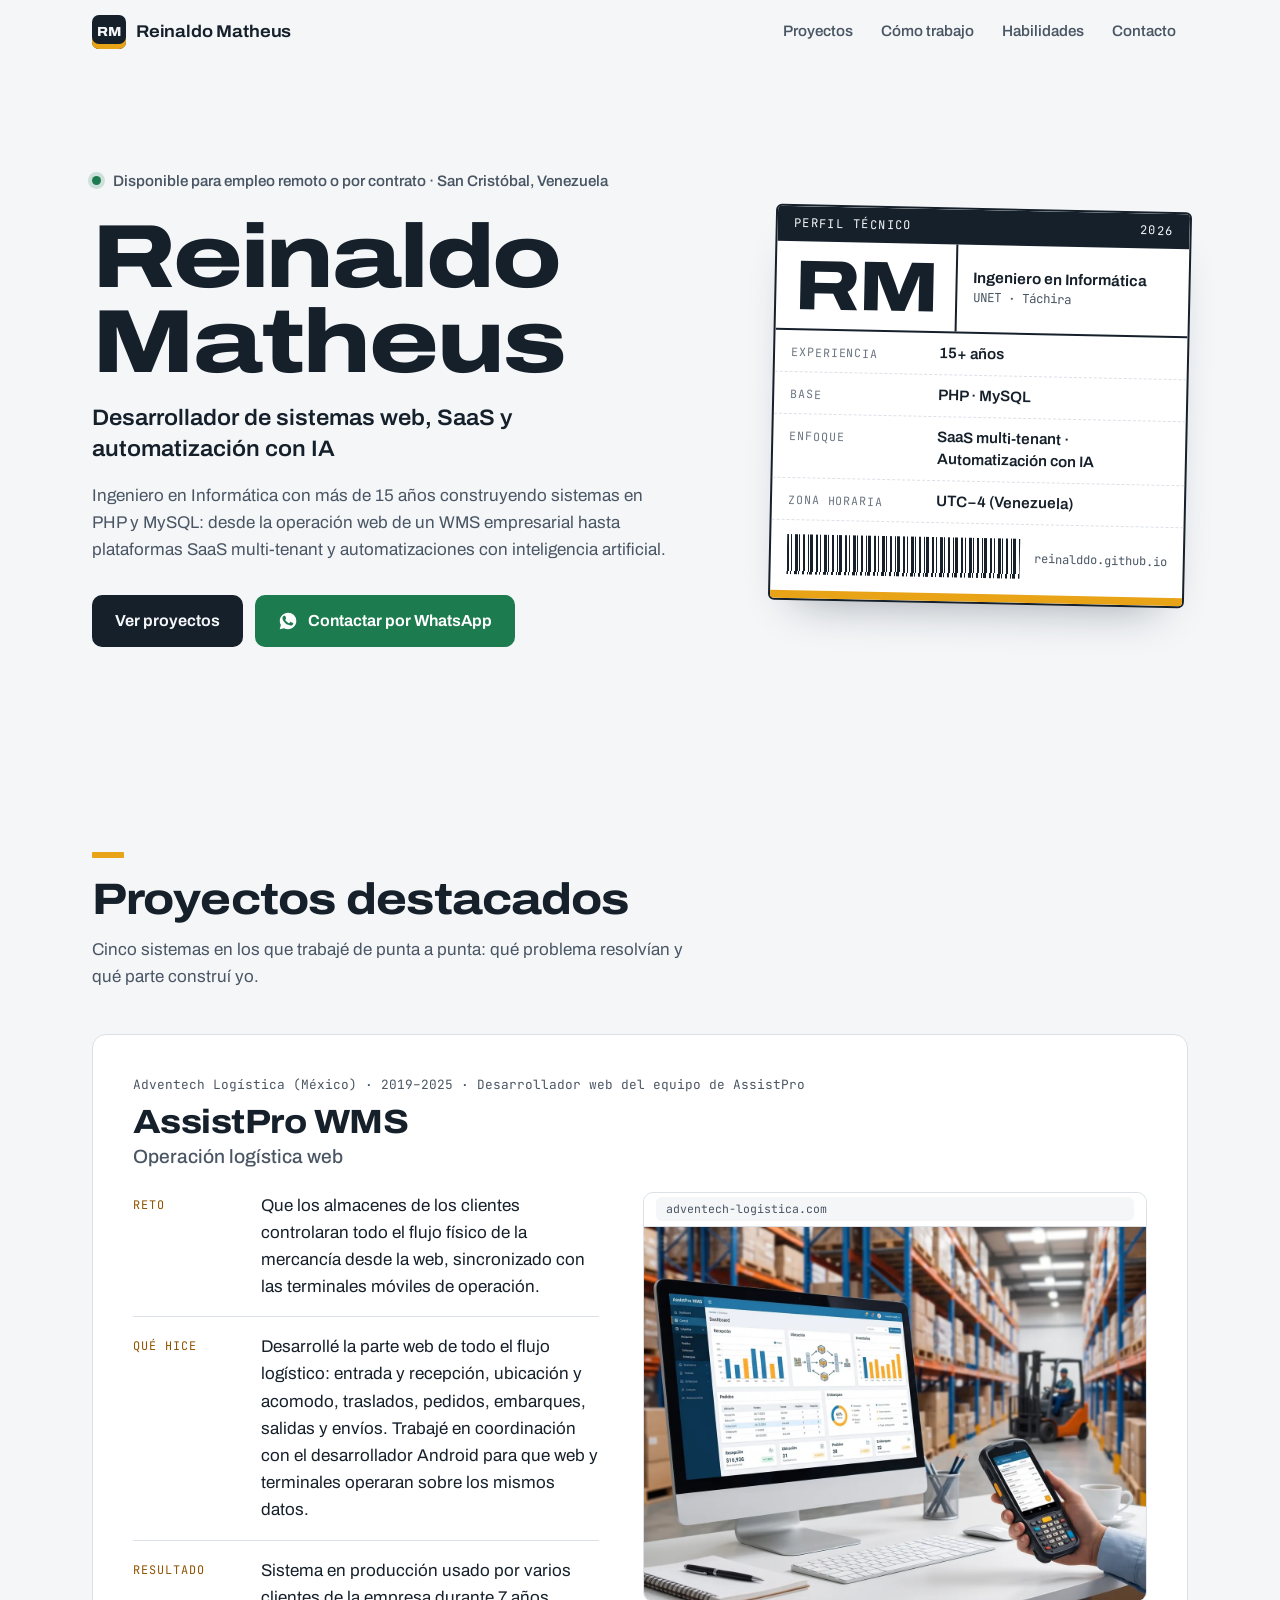
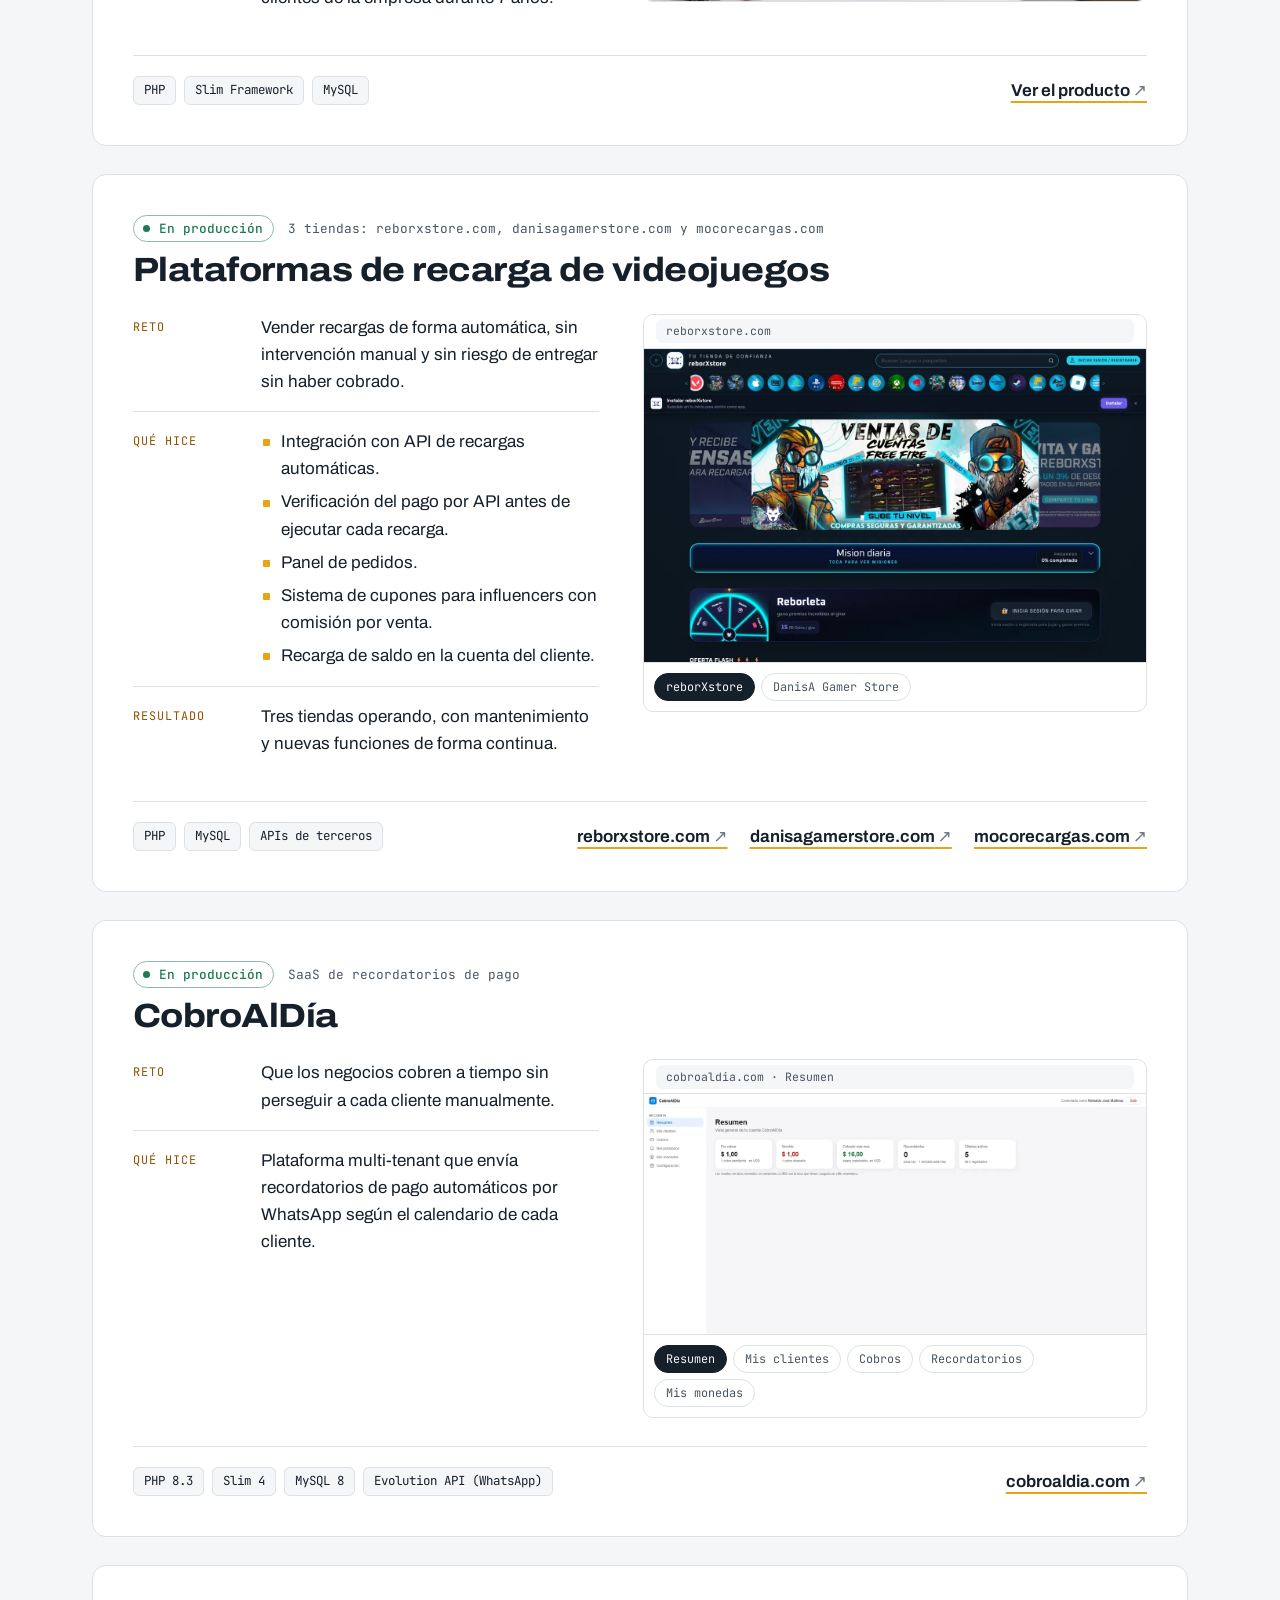
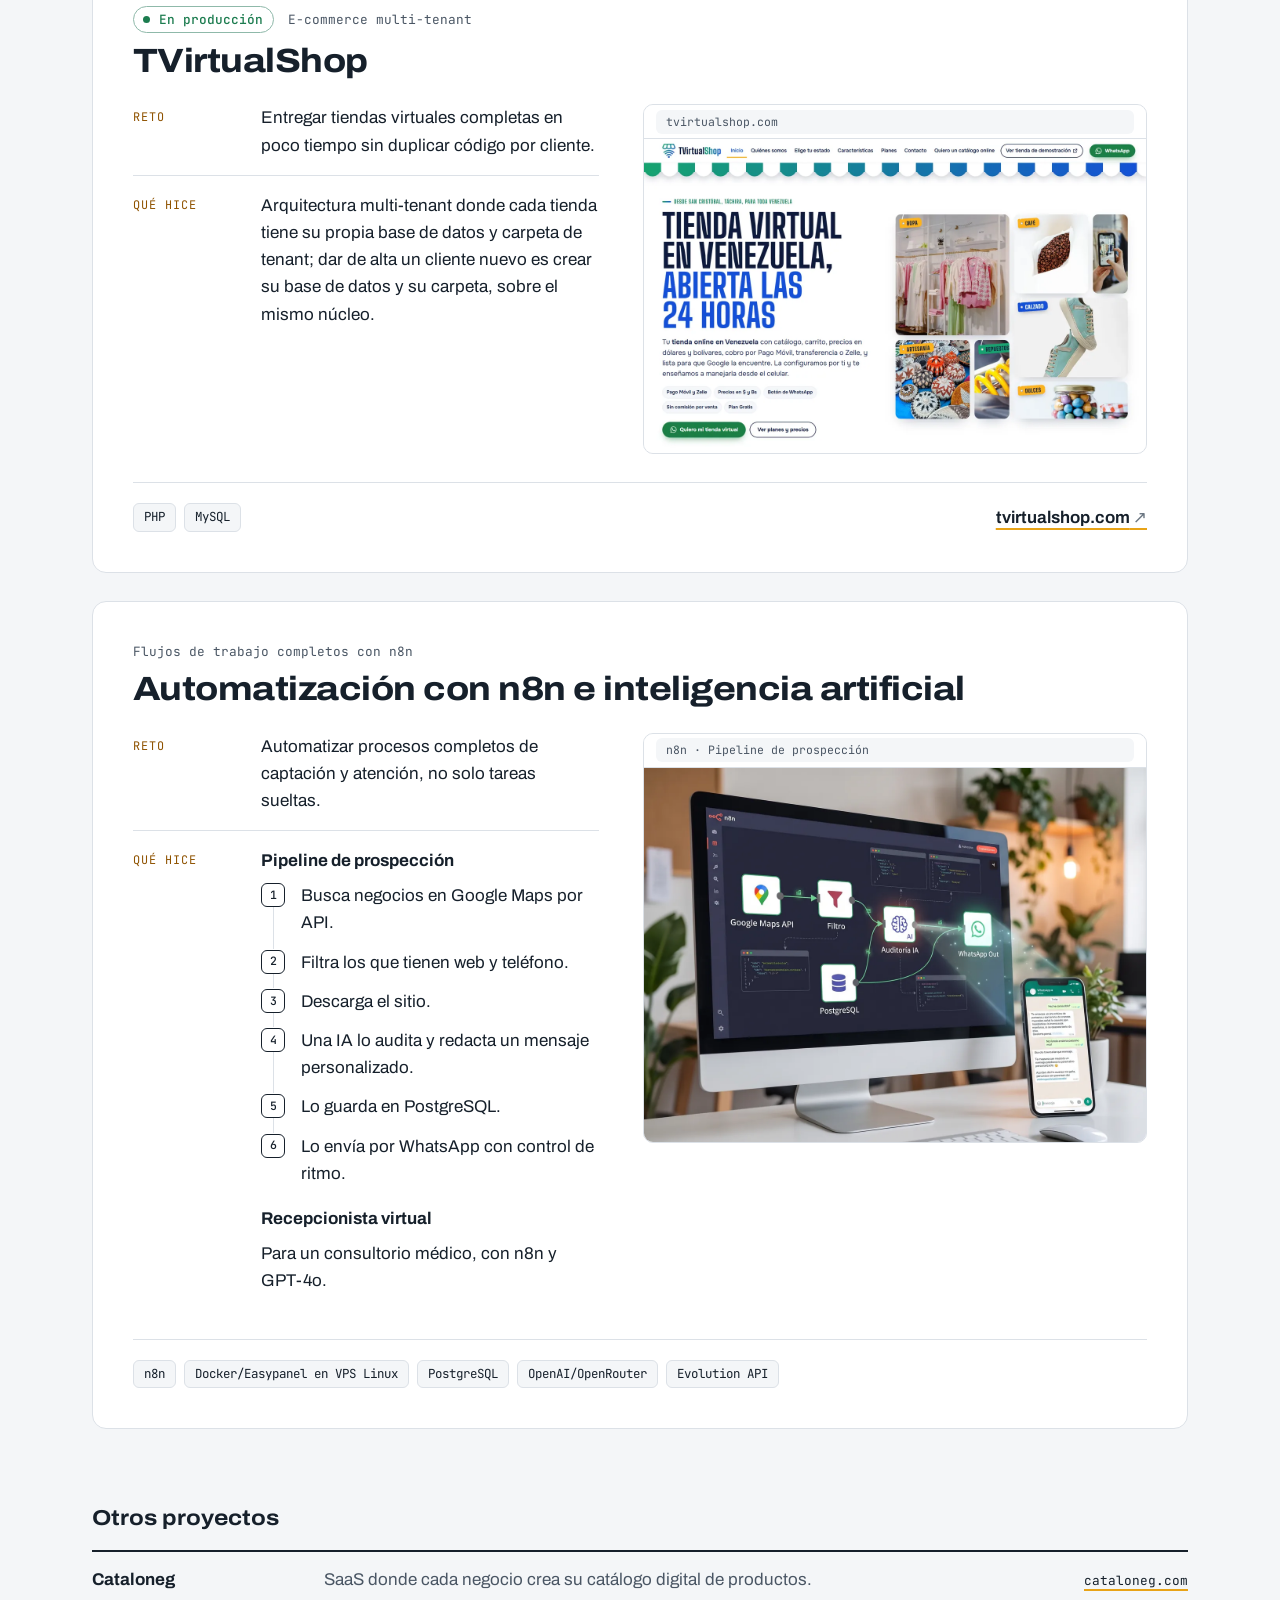
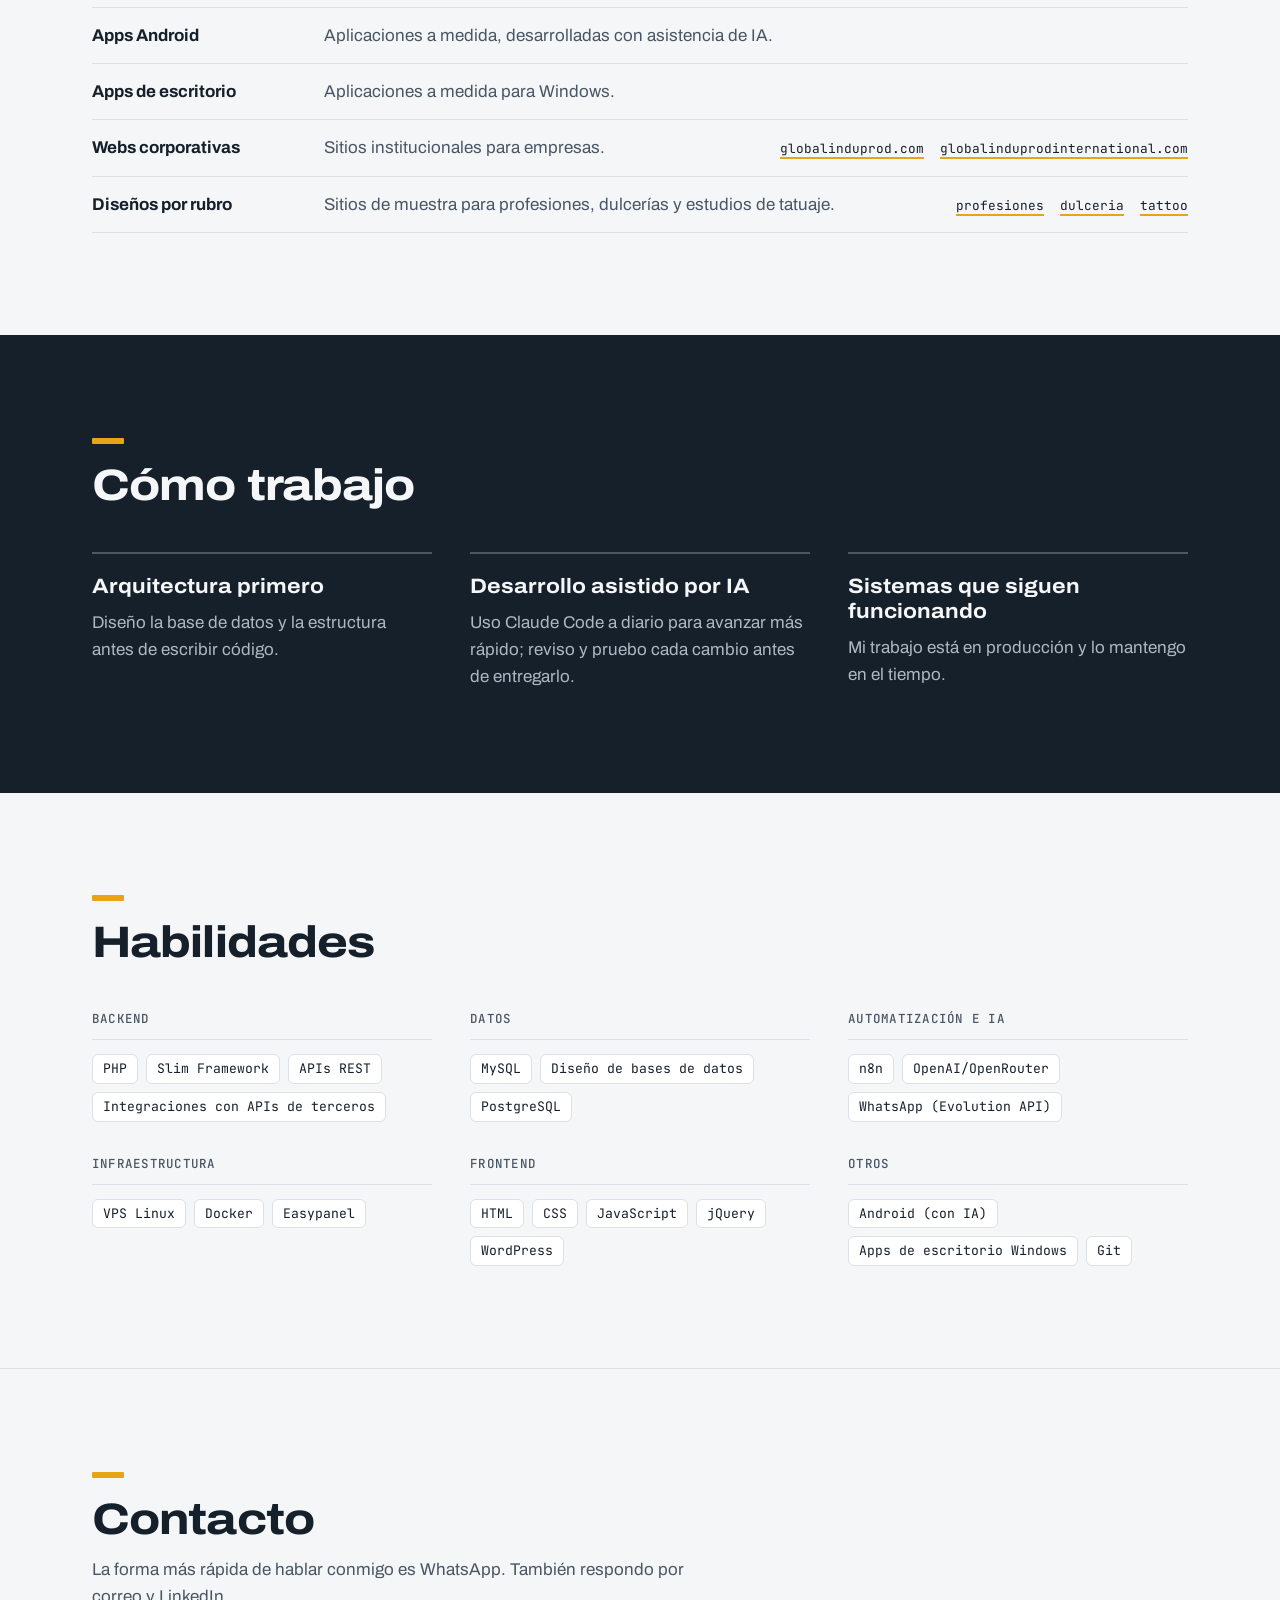
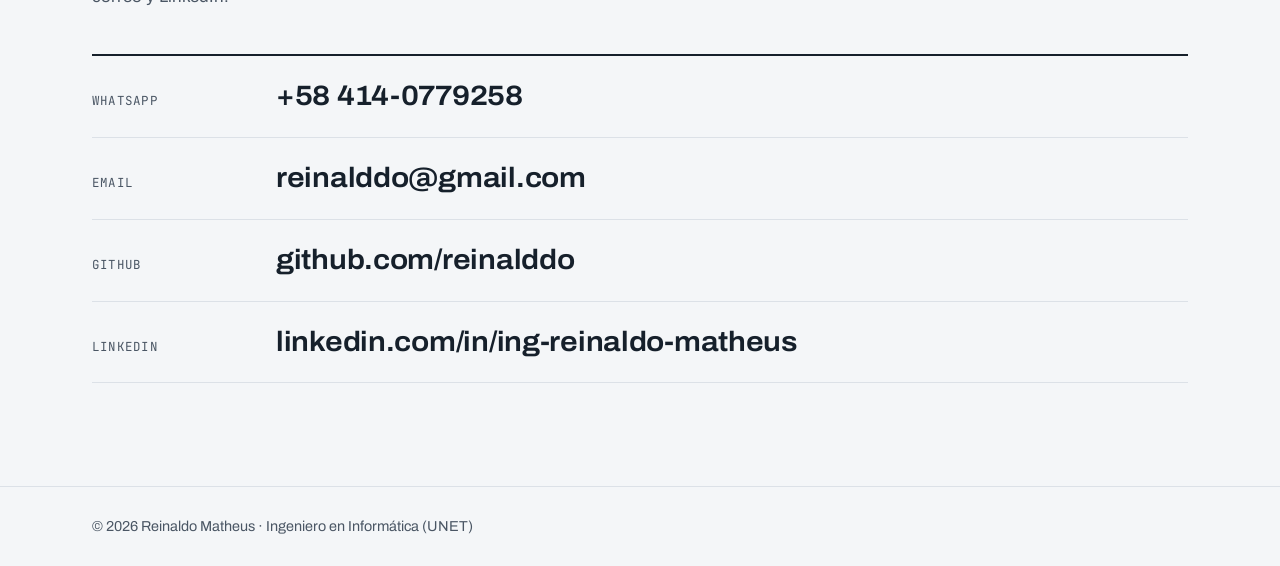
==== commit 2271f8d8: "Fix Imagenes" ====
--- a/index.html
+++ b/index.html
@@ -134,10 +134,10 @@
             <div><dt>Qué hice</dt><dd>Desarrollé la parte web de todo el flujo logístico: entrada y recepción, ubicación y acomodo, traslados, pedidos, embarques, salidas y envíos. Trabajé en coordinación con el desarrollador Android para que web y terminales operaran sobre los mismos datos.</dd></div>
             <div><dt>Resultado</dt><dd>Sistema en producción usado por varios clientes de la empresa durante 7 años.</dd></div>
           </dl>
-          <!-- Captura opcional: guarda la imagen como img/assistpro-wms.jpg y aparecerá sola -->
+          <!-- Captura opcional: guarda la imagen como img/assistpro-wms.webp y aparecerá sola -->
           <figure class="media" data-media>
             <div class="media__bar"><span class="media__url" data-media-url>adventech-logistica.com</span></div>
-            <img src="img/assistpro-wms.jpg" alt="Pantalla de AssistPro WMS" loading="lazy" decoding="async" data-media-img>
+            <img src="img/assistpro-wms.webp" alt="Pantalla de AssistPro WMS" width="1280" height="956" loading="lazy" decoding="async" data-media-img>
           </figure>
         </div>
         <footer class="project__foot">
@@ -277,10 +277,10 @@
               </div>
             </dd></div>
           </dl>
-          <!-- Captura opcional: guarda la imagen como img/n8n-prospeccion.jpg y aparecerá sola -->
+          <!-- Captura opcional: guarda la imagen como img/n8n-prospeccion.webp y aparecerá sola -->
           <figure class="media" data-media>
             <div class="media__bar"><span class="media__url" data-media-url>n8n · Pipeline de prospección</span></div>
-            <img src="img/n8n-prospeccion.jpg" alt="Flujo de prospección en n8n" loading="lazy" decoding="async" data-media-img>
+            <img src="img/n8n-prospeccion.webp" alt="Flujo de prospección en n8n" width="1280" height="956" loading="lazy" decoding="async" data-media-img>
           </figure>
         </div>
         <footer class="project__foot">
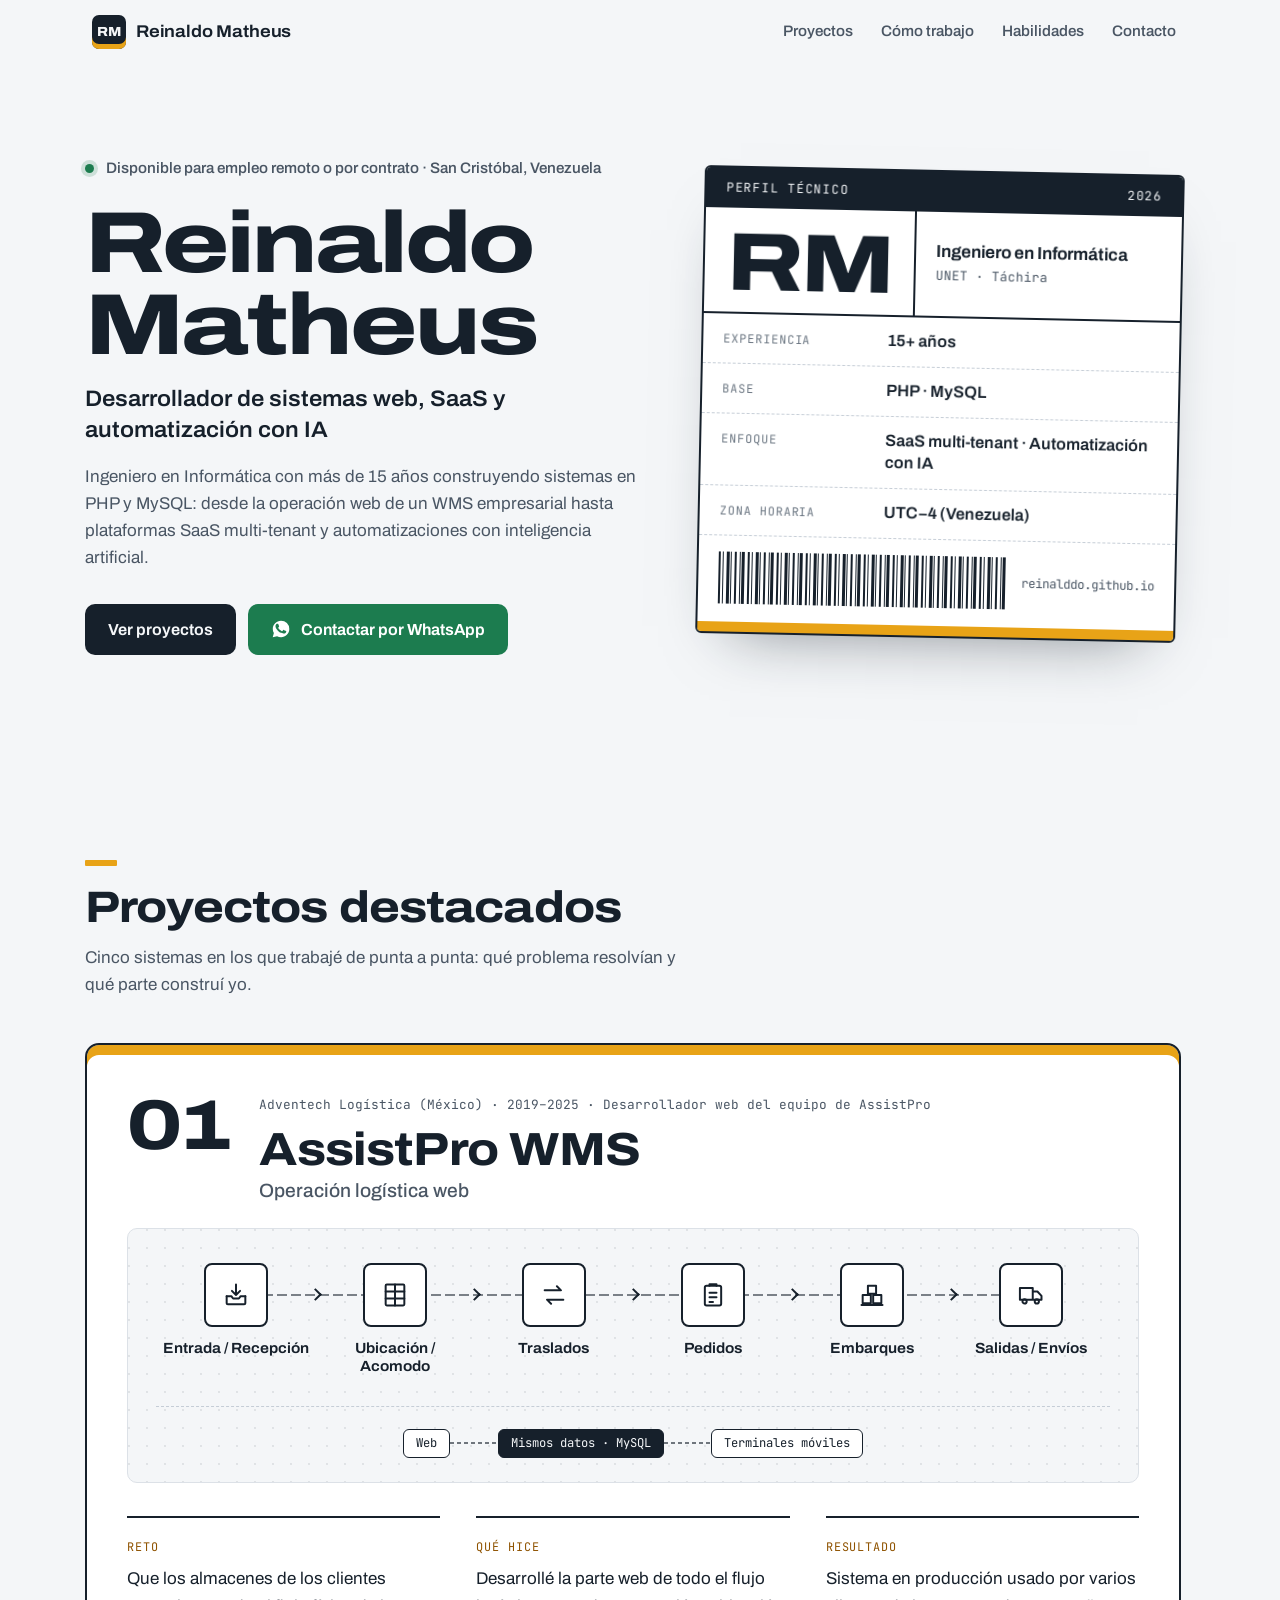
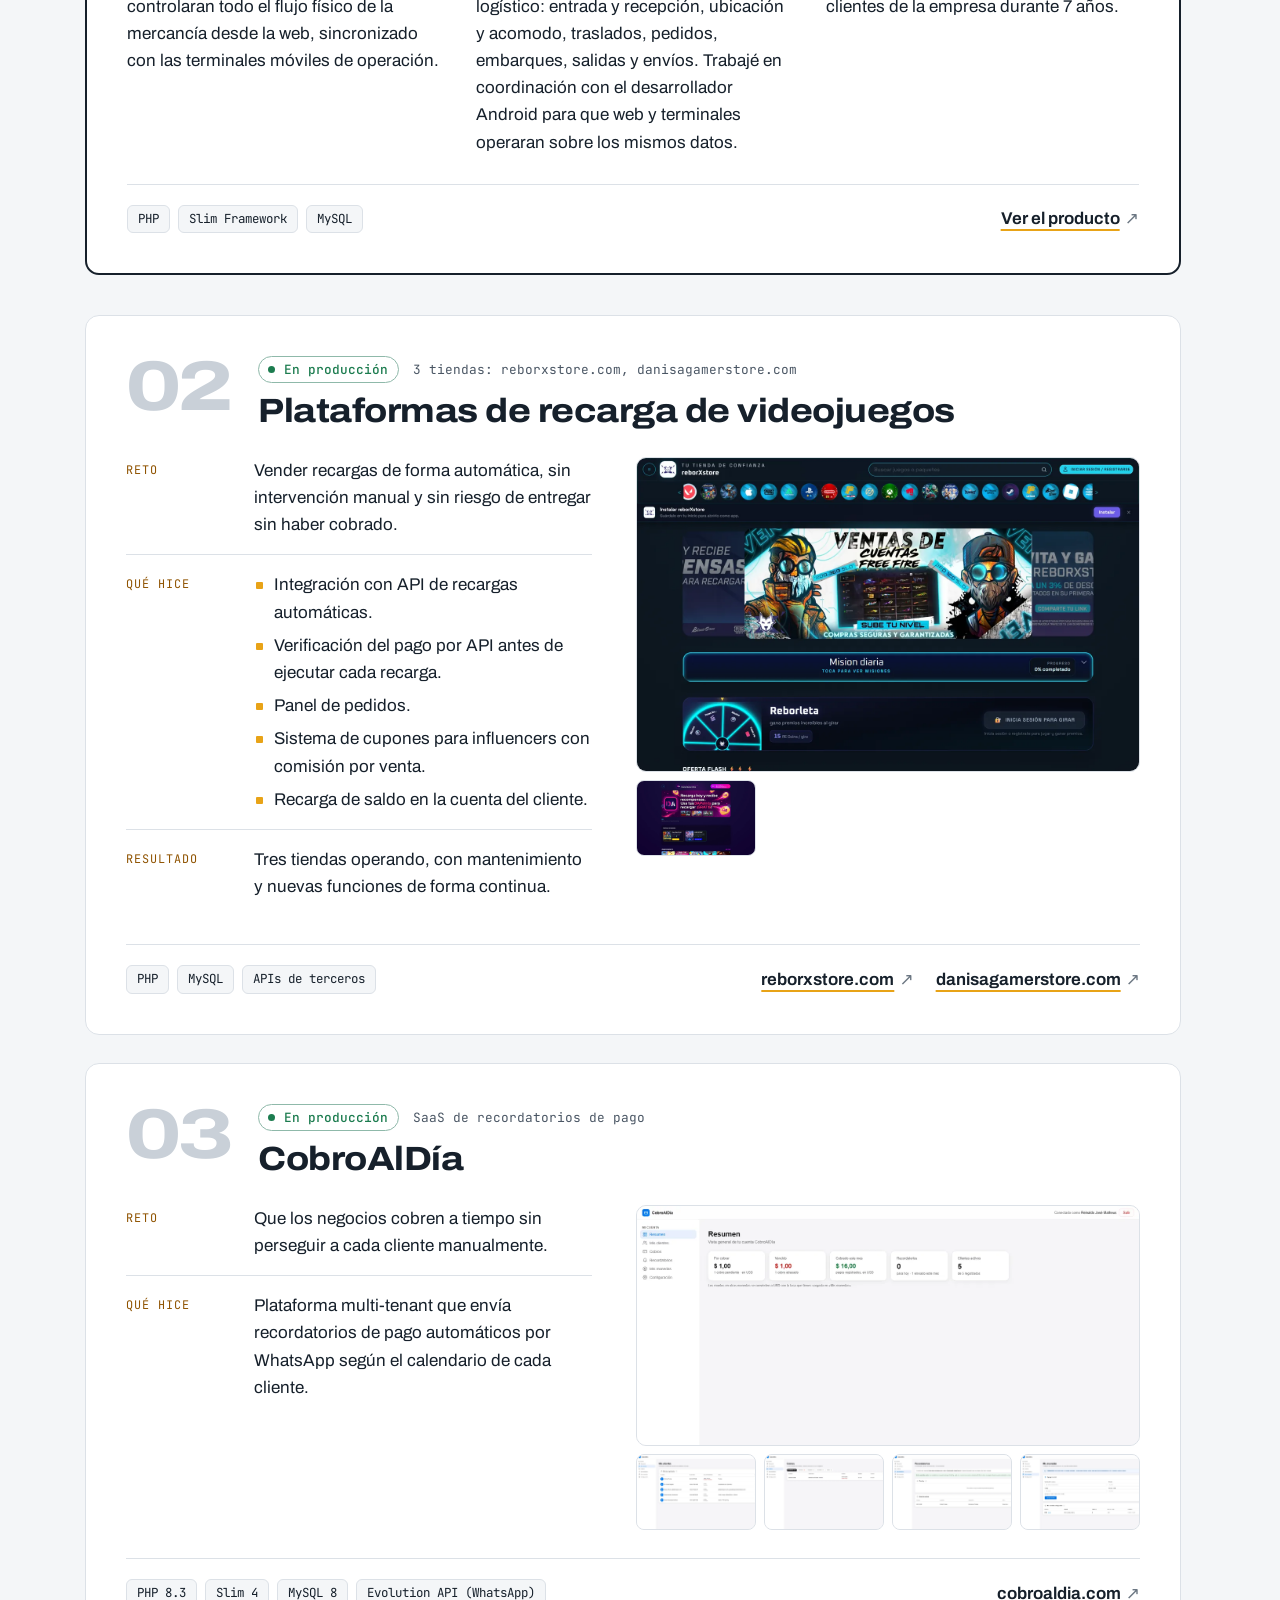
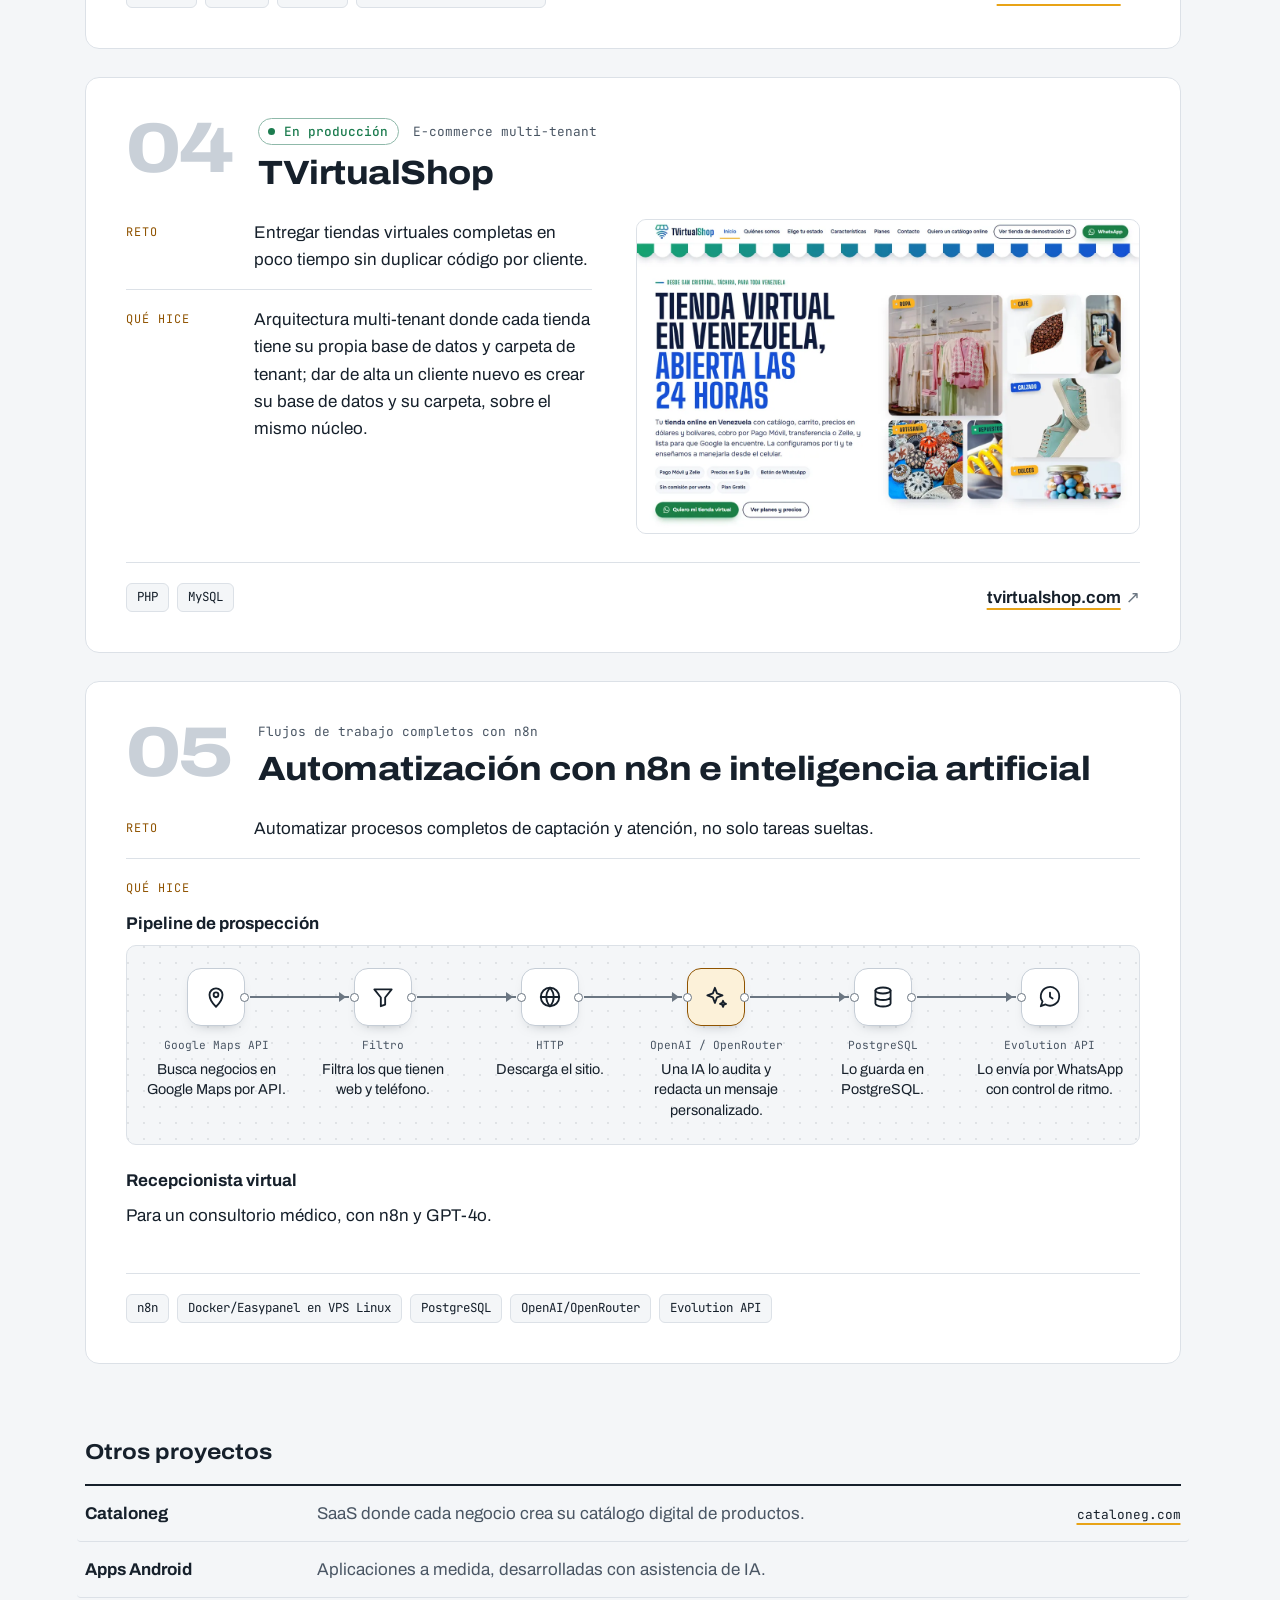
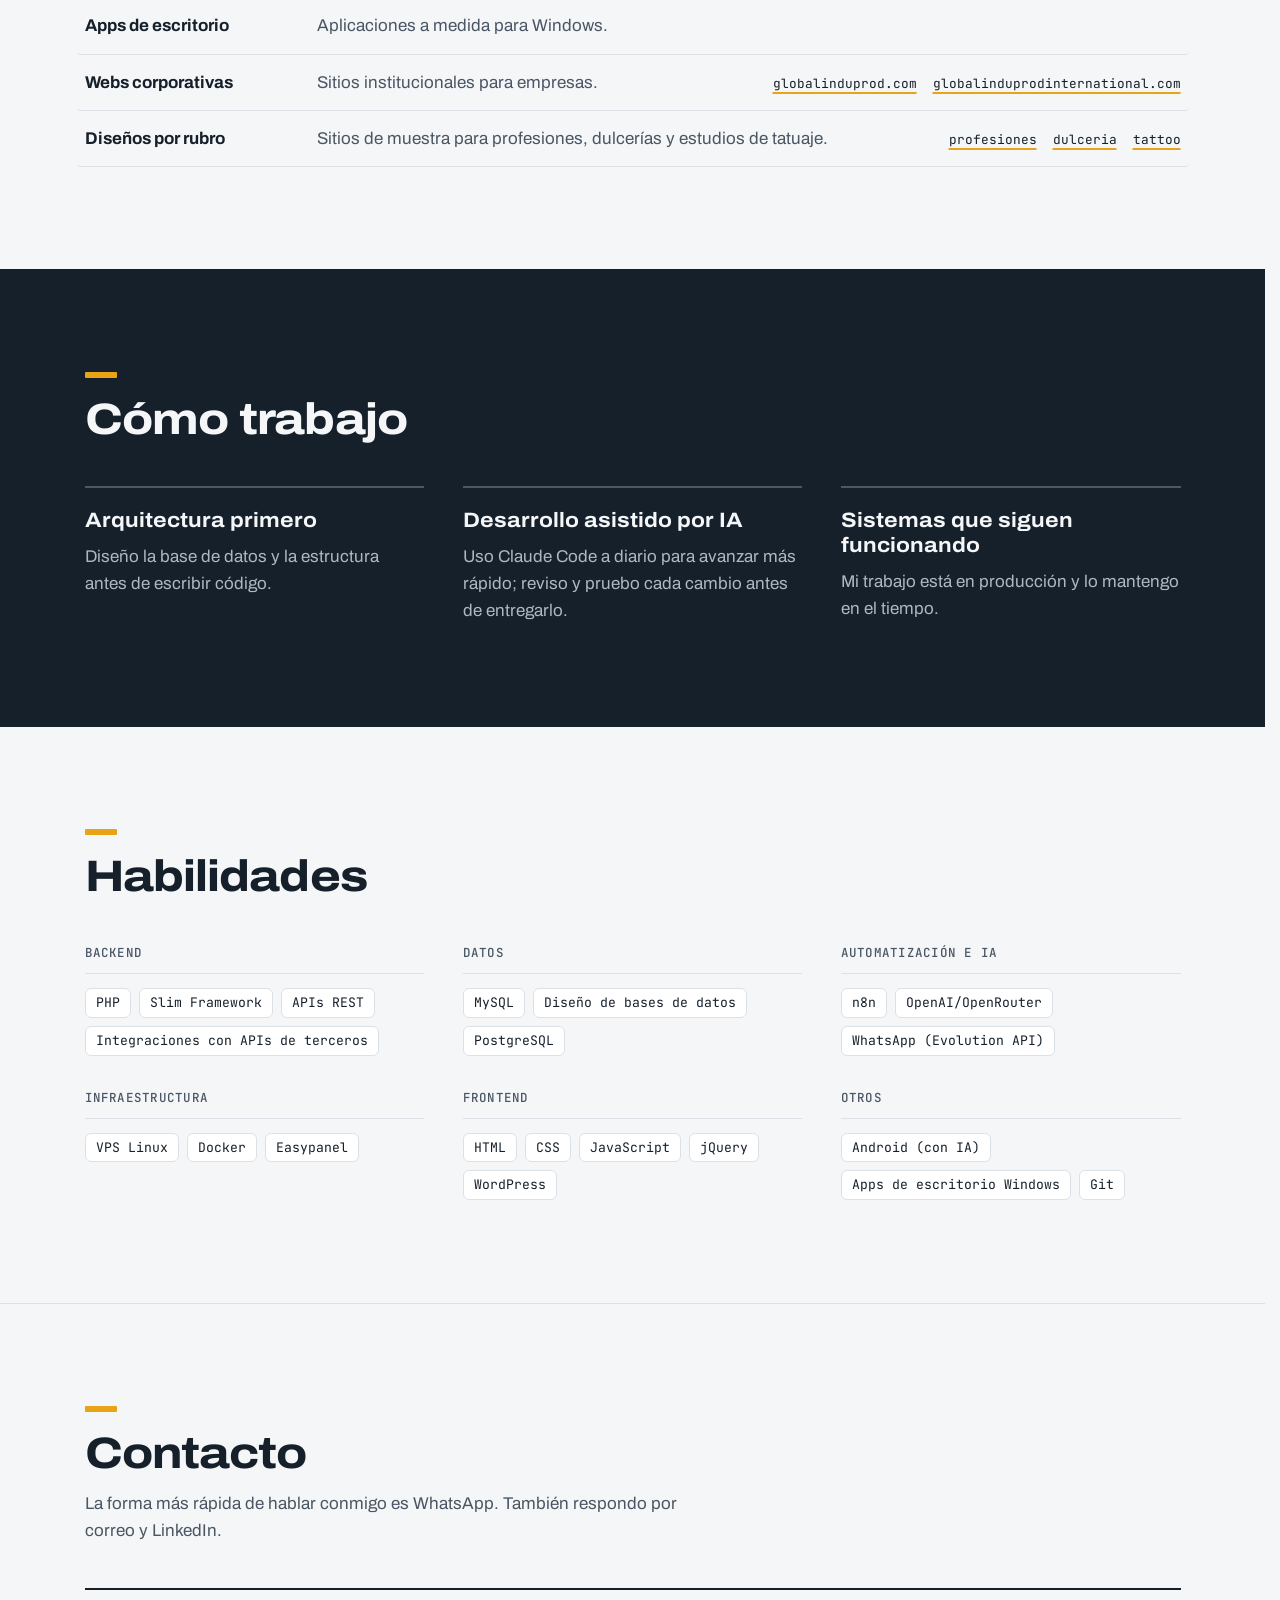
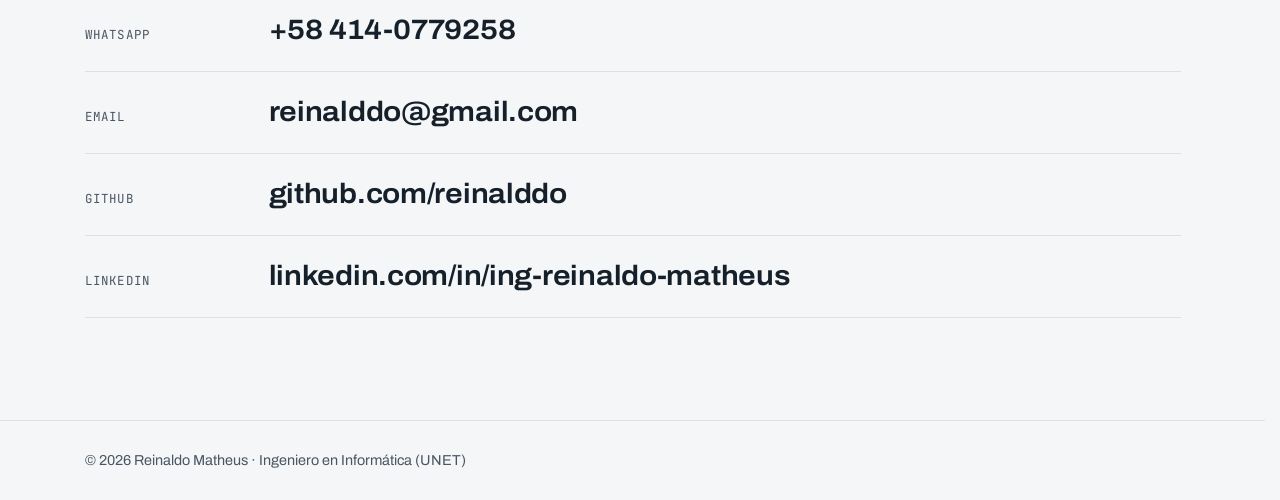
==== commit 82e43b3c: "Fix Diseño" ====
--- a/index.html
+++ b/index.html
@@ -2,7 +2,7 @@
 <html lang="es">
 <head>
   <meta charset="utf-8">
-  <meta name="viewport" content="width=device-width, initial-scale=1">
+  <meta name="viewport" content="width=device-width, initial-scale=1, viewport-fit=cover">
   <title>Reinaldo Matheus | Desarrollador de sistemas web, SaaS y automatización con IA</title>
   <meta name="description" content="Ingeniero en Informática con más de 15 años construyendo sistemas en PHP y MySQL: operación web de un WMS empresarial, plataformas SaaS multi-tenant y automatizaciones con IA. Disponible para empleo remoto o por contrato.">
   <meta name="author" content="Reinaldo Matheus">
@@ -11,18 +11,22 @@
   <meta name="theme-color" content="#F4F6F8" media="(prefers-color-scheme: light)">
   <meta name="theme-color" content="#0E1318" media="(prefers-color-scheme: dark)">
 
-  <!-- Open Graph -->
+  <!-- Vista previa al compartir (WhatsApp, LinkedIn, bolsas de empleo) -->
   <meta property="og:type" content="website">
   <meta property="og:locale" content="es_VE">
   <meta property="og:site_name" content="Reinaldo Matheus">
+  <meta property="og:url" content="https://reinalddo.github.io/">
   <meta property="og:title" content="Reinaldo Matheus | Desarrollador de sistemas web, SaaS y automatización con IA">
-  <meta property="og:description" content="Más de 15 años construyendo sistemas en PHP y MySQL: WMS empresarial, SaaS multi-tenant y automatizaciones con IA. Disponible para trabajo remoto o por contrato.">
-  <meta property="og:url" content="https://reinalddo.github.io/">
-  <meta property="og:image" content="https://reinalddo.github.io/img/og-portafolio.png">
+  <meta property="og:description" content="Ingeniero en Informática con más de 15 años en PHP y MySQL: WMS empresarial, SaaS multi-tenant y automatizaciones con IA. Disponible para empleo remoto o por contrato.">
+  <meta property="og:image" content="https://reinalddo.github.io/og-image.png">
+  <meta property="og:image:type" content="image/png">
   <meta property="og:image:width" content="1200">
   <meta property="og:image:height" content="630">
-  <meta property="og:image:alt" content="Reinaldo Matheus, desarrollador de sistemas web, SaaS y automatización con IA">
+  <meta property="og:image:alt" content="Reinaldo Matheus, Ingeniero en Informática. Desarrollador de sistemas web, SaaS y automatización con IA">
   <meta name="twitter:card" content="summary_large_image">
+  <meta name="twitter:title" content="Reinaldo Matheus | Desarrollador de sistemas web, SaaS y automatización con IA">
+  <meta name="twitter:description" content="Ingeniero en Informática con más de 15 años en PHP y MySQL: WMS empresarial, SaaS multi-tenant y automatizaciones con IA.">
+  <meta name="twitter:image" content="https://reinalddo.github.io/og-image.png">
 
   <link rel="icon" href="favicon.svg" type="image/svg+xml">
 
@@ -36,8 +40,10 @@
     "@context": "https://schema.org",
     "@type": "Person",
     "name": "Reinaldo Matheus",
-    "jobTitle": "Desarrollador de sistemas web, SaaS y automatización con IA",
+    "jobTitle": ["Ingeniero en Informática", "Desarrollador de sistemas web, SaaS y automatización con IA"],
+    "description": "Ingeniero en Informática con más de 15 años construyendo sistemas en PHP y MySQL.",
     "url": "https://reinalddo.github.io/",
+    "image": "https://reinalddo.github.io/og-image.png",
     "email": "mailto:reinalddo@gmail.com",
     "address": { "@type": "PostalAddress", "addressLocality": "San Cristóbal", "addressCountry": "VE" },
     "alumniOf": "Universidad Nacional Experimental del Táchira (UNET)",
@@ -117,29 +123,71 @@
 
     <!-- ============ PROYECTOS ============ -->
     <section class="section wrap" id="proyectos" aria-labelledby="t-proyectos">
-      <header class="section__head">
+      <header class="section__head" data-reveal>
         <h2 id="t-proyectos">Proyectos destacados</h2>
         <p>Cinco sistemas en los que trabajé de punta a punta: qué problema resolvían y qué parte construí yo.</p>
       </header>
 
-      <!-- Proyecto 1 -->
-      <article class="project">
+      <!-- Proyecto 01 · AssistPro (destacado) -->
+      <article class="project project--featured" data-reveal>
         <header class="project__head">
-          <p class="project__meta">Adventech Logística (México) · 2019–2025 · Desarrollador web del equipo de AssistPro</p>
-          <h3 class="project__title">AssistPro WMS <span>Operación logística web</span></h3>
-        </header>
-        <div class="project__body">
-          <dl class="project__facts">
-            <div><dt>Reto</dt><dd>Que los almacenes de los clientes controlaran todo el flujo físico de la mercancía desde la web, sincronizado con las terminales móviles de operación.</dd></div>
-            <div><dt>Qué hice</dt><dd>Desarrollé la parte web de todo el flujo logístico: entrada y recepción, ubicación y acomodo, traslados, pedidos, embarques, salidas y envíos. Trabajé en coordinación con el desarrollador Android para que web y terminales operaran sobre los mismos datos.</dd></div>
-            <div><dt>Resultado</dt><dd>Sistema en producción usado por varios clientes de la empresa durante 7 años.</dd></div>
-          </dl>
-          <!-- Captura opcional: guarda la imagen como img/assistpro-wms.webp y aparecerá sola -->
-          <figure class="media" data-media>
-            <div class="media__bar"><span class="media__url" data-media-url>adventech-logistica.com</span></div>
-            <img src="img/assistpro-wms.webp" alt="Pantalla de AssistPro WMS" width="1280" height="956" loading="lazy" decoding="async" data-media-img>
-          </figure>
-        </div>
+          <span class="project__num" aria-hidden="true">01</span>
+          <div>
+            <p class="project__meta">Adventech Logística (México) · 2019–2025 · Desarrollador web del equipo de AssistPro</p>
+            <h3 class="project__title">AssistPro WMS <span>Operación logística web</span></h3>
+          </div>
+        </header>
+
+        <figure class="flowmap" aria-labelledby="flowmap-cap">
+          <div class="flowmap__track">
+            <ol class="flowmap__stations">
+              <li>
+                <span class="flowmap__icon"><svg viewBox="0 0 24 24" aria-hidden="true"><path d="M12 3v9m0 0-3.5-3.5M12 12l3.5-3.5"/><path d="M4 13v6a1 1 0 0 0 1 1h14a1 1 0 0 0 1-1v-6"/><path d="M4 13h4l1.5 2h5L16 13h4"/></svg></span>
+                <span class="flowmap__label">Entrada / Recepción</span>
+              </li>
+              <li>
+                <span class="flowmap__icon"><svg viewBox="0 0 24 24" aria-hidden="true"><rect x="4" y="3" width="16" height="18" rx="1"/><path d="M4 9h16M4 15h16M12 3v18"/></svg></span>
+                <span class="flowmap__label">Ubicación / Acomodo</span>
+              </li>
+              <li>
+                <span class="flowmap__icon"><svg viewBox="0 0 24 24" aria-hidden="true"><path d="M4 8h14l-3.5-3.5M20 16H6l3.5 3.5"/></svg></span>
+                <span class="flowmap__label">Traslados</span>
+              </li>
+              <li>
+                <span class="flowmap__icon"><svg viewBox="0 0 24 24" aria-hidden="true"><rect x="5" y="4" width="14" height="17" rx="1.5"/><path d="M9 4V2.8h6V4M9 10h6M9 14h6M9 18h3"/></svg></span>
+                <span class="flowmap__label">Pedidos</span>
+              </li>
+              <li>
+                <span class="flowmap__icon"><svg viewBox="0 0 24 24" aria-hidden="true"><path d="M3 20.5h18"/><rect x="4" y="12" width="7" height="7"/><rect x="13" y="12" width="7" height="7"/><rect x="8.5" y="4" width="7" height="7"/></svg></span>
+                <span class="flowmap__label">Embarques</span>
+              </li>
+              <li>
+                <span class="flowmap__icon"><svg viewBox="0 0 24 24" aria-hidden="true"><path d="M2.5 6h11v10h-11zM13.5 9h4l3.5 3.8V16h-7.5"/><circle cx="6.5" cy="17.5" r="1.8"/><circle cx="17" cy="17.5" r="1.8"/></svg></span>
+                <span class="flowmap__label">Salidas / Envíos</span>
+              </li>
+            </ol>
+            <span class="flowmap__pallet" aria-hidden="true"></span>
+          </div>
+          <figcaption class="flowmap__base" id="flowmap-cap">
+            <span class="flowmap__chip">Web</span>
+            <span class="flowmap__link" aria-hidden="true"></span>
+            <span class="flowmap__chip flowmap__chip--data">Mismos datos · MySQL</span>
+            <span class="flowmap__link" aria-hidden="true"></span>
+            <span class="flowmap__chip">Terminales móviles</span>
+          </figcaption>
+        </figure>
+
+        <dl class="project__facts project__facts--cols">
+          <div><dt>Reto</dt><dd>Que los almacenes de los clientes controlaran todo el flujo físico de la mercancía desde la web, sincronizado con las terminales móviles de operación.</dd></div>
+          <div><dt>Qué hice</dt><dd>Desarrollé la parte web de todo el flujo logístico: entrada y recepción, ubicación y acomodo, traslados, pedidos, embarques, salidas y envíos. Trabajé en coordinación con el desarrollador Android para que web y terminales operaran sobre los mismos datos.</dd></div>
+          <div><dt>Resultado</dt><dd>Sistema en producción usado por varios clientes de la empresa durante 7 años.</dd></div>
+        </dl>
+
+        <!-- Capturas de AssistPro: guárdalas en img/assistpro/ y agrega una línea por imagen dentro del div, por ejemplo:
+             <a class="gallery__item" href="img/assistpro/recepcion.webp"><img src="img/assistpro/recepcion.webp" alt="AssistPro WMS: pantalla de recepción de mercancía" loading="lazy" decoding="async"></a>
+             Si el div queda vacío, la tarjeta se ve completa sin galería. -->
+        <div class="gallery gallery--wide" data-gallery></div>
+
         <footer class="project__foot">
           <ul class="stack" aria-label="Stack">
             <li>PHP</li><li>Slim Framework</li><li>MySQL</li>
@@ -150,11 +198,14 @@
         </footer>
       </article>
 
-      <!-- Proyecto 2 -->
-      <article class="project">
+      <!-- Proyecto 02 · Recargas -->
+      <article class="project" data-reveal>
         <header class="project__head">
-          <p class="project__meta"><span class="live"><span class="dot" aria-hidden="true"></span>En producción</span> 3 tiendas: reborxstore.com, danisagamerstore.com y mocorecargas.com</p>
-          <h3 class="project__title">Plataformas de recarga de videojuegos</h3>
+          <span class="project__num" aria-hidden="true">02</span>
+          <div>
+            <p class="project__meta"><span class="live"><span class="dot" aria-hidden="true"></span>En producción</span> 3 tiendas: reborxstore.com, danisagamerstore.com</p>
+            <h3 class="project__title">Plataformas de recarga de videojuegos</h3>
+          </div>
         </header>
         <div class="project__body">
           <dl class="project__facts">
@@ -170,14 +221,11 @@
             </dd></div>
             <div><dt>Resultado</dt><dd>Tres tiendas operando, con mantenimiento y nuevas funciones de forma continua.</dd></div>
           </dl>
-          <figure class="media" data-media>
-            <div class="media__bar"><span class="media__url" data-media-url>reborxstore.com</span></div>
-            <img src="img/reborxstore.webp" alt="Página de inicio de reborxstore.com" width="1280" height="800" loading="lazy" decoding="async" data-media-img>
-            <div class="media__tabs" aria-label="Elegir tienda">
-              <button type="button" aria-pressed="true" data-src="img/reborxstore.webp" data-url="reborxstore.com" data-alt="Página de inicio de reborxstore.com" data-w="1280" data-h="800">reborXstore</button>
-              <button type="button" aria-pressed="false" data-src="img/danisagamerstore.webp" data-url="danisagamerstore.com" data-alt="Página de inicio de danisagamerstore.com" data-w="1280" data-h="800">DanisA Gamer Store</button>
-            </div>
-          </figure>
+          <!-- Capturas en img/recargas/ -->
+          <div class="gallery" data-gallery>
+            <a class="gallery__item" href="img/recargas/reborxstore.webp"><img src="img/recargas/reborxstore.webp" alt="reborxstore.com: página de inicio con buscador de juegos, accesos por juego y banner de promociones" width="1280" height="800" loading="lazy" decoding="async"></a>
+            <a class="gallery__item" href="img/recargas/danisagamerstore.webp"><img src="img/recargas/danisagamerstore.webp" alt="danisagamerstore.com: página de inicio con carrusel de promociones y últimas novedades de recargas" width="1280" height="800" loading="lazy" decoding="async"></a>
+          </div>
         </div>
         <footer class="project__foot">
           <ul class="stack" aria-label="Stack">
@@ -186,33 +234,32 @@
           <div class="project__links">
             <a class="link-arrow" href="https://reborxstore.com" target="_blank" rel="noopener">reborxstore.com</a>
             <a class="link-arrow" href="https://danisagamerstore.com" target="_blank" rel="noopener">danisagamerstore.com</a>
-            <a class="link-arrow" href="https://mocorecargas.com" target="_blank" rel="noopener">mocorecargas.com</a>
           </div>
         </footer>
       </article>
 
-      <!-- Proyecto 3 -->
-      <article class="project">
+      <!-- Proyecto 03 · CobroAlDía -->
+      <article class="project" data-reveal>
         <header class="project__head">
-          <p class="project__meta"><span class="live"><span class="dot" aria-hidden="true"></span>En producción</span> SaaS de recordatorios de pago</p>
-          <h3 class="project__title">CobroAlDía</h3>
+          <span class="project__num" aria-hidden="true">03</span>
+          <div>
+            <p class="project__meta"><span class="live"><span class="dot" aria-hidden="true"></span>En producción</span> SaaS de recordatorios de pago</p>
+            <h3 class="project__title">CobroAlDía</h3>
+          </div>
         </header>
         <div class="project__body">
           <dl class="project__facts">
             <div><dt>Reto</dt><dd>Que los negocios cobren a tiempo sin perseguir a cada cliente manualmente.</dd></div>
             <div><dt>Qué hice</dt><dd>Plataforma multi-tenant que envía recordatorios de pago automáticos por WhatsApp según el calendario de cada cliente.</dd></div>
           </dl>
-          <figure class="media" data-media>
-            <div class="media__bar"><span class="media__url" data-media-url>cobroaldia.com · Resumen</span></div>
-            <img src="img/cobroaldia-resumen.webp" alt="CobroAlDía, pantalla Resumen" width="1280" height="611" loading="lazy" decoding="async" data-media-img>
-            <div class="media__tabs" aria-label="Elegir pantalla">
-              <button type="button" aria-pressed="true" data-src="img/cobroaldia-resumen.webp" data-url="cobroaldia.com · Resumen" data-alt="CobroAlDía, pantalla Resumen" data-w="1280" data-h="611">Resumen</button>
-              <button type="button" aria-pressed="false" data-src="img/cobroaldia-mis-clientes.webp" data-url="cobroaldia.com · Mis clientes" data-alt="CobroAlDía, pantalla Mis clientes" data-w="1280" data-h="611">Mis clientes</button>
-              <button type="button" aria-pressed="false" data-src="img/cobroaldia-cobros.webp" data-url="cobroaldia.com · Cobros" data-alt="CobroAlDía, pantalla Cobros" data-w="1280" data-h="611">Cobros</button>
-              <button type="button" aria-pressed="false" data-src="img/cobroaldia-recordatorios.webp" data-url="cobroaldia.com · Recordatorios" data-alt="CobroAlDía, pantalla Recordatorios" data-w="1280" data-h="611">Recordatorios</button>
-              <button type="button" aria-pressed="false" data-src="img/cobroaldia-mis-monedas.webp" data-url="cobroaldia.com · Mis monedas" data-alt="CobroAlDía, pantalla Mis monedas" data-w="1280" data-h="611">Mis monedas</button>
-            </div>
-          </figure>
+          <!-- Capturas en img/cobroaldia/ -->
+          <div class="gallery" data-gallery>
+            <a class="gallery__item" href="img/cobroaldia/resumen.webp"><img src="img/cobroaldia/resumen.webp" alt="CobroAlDía, pantalla Resumen: montos por cobrar, vencidos y cobrados en el mes, recordatorios y clientes activos" width="1280" height="611" loading="lazy" decoding="async"></a>
+            <a class="gallery__item" href="img/cobroaldia/mis-clientes.webp"><img src="img/cobroaldia/mis-clientes.webp" alt="CobroAlDía, pantalla Mis clientes: lista de clientes con teléfono, saldo pendiente y estado" width="1280" height="611" loading="lazy" decoding="async"></a>
+            <a class="gallery__item" href="img/cobroaldia/cobros.webp"><img src="img/cobroaldia/cobros.webp" alt="CobroAlDía, pantalla Cobros: cobros pendientes con fecha de vencimiento, monto y estado" width="1280" height="611" loading="lazy" decoding="async"></a>
+            <a class="gallery__item" href="img/cobroaldia/recordatorios.webp"><img src="img/cobroaldia/recordatorios.webp" alt="CobroAlDía, pantalla Recordatorios: envíos por WhatsApp programados para hoy e historial de mensajes enviados" width="1280" height="611" loading="lazy" decoding="async"></a>
+            <a class="gallery__item" href="img/cobroaldia/mis-monedas.webp"><img src="img/cobroaldia/mis-monedas.webp" alt="CobroAlDía, pantalla Mis monedas: formulario para agregar monedas y su tasa frente al dólar" width="1280" height="611" loading="lazy" decoding="async"></a>
+          </div>
         </div>
         <footer class="project__foot">
           <ul class="stack" aria-label="Stack">
@@ -224,21 +271,24 @@
         </footer>
       </article>
 
-      <!-- Proyecto 4 -->
-      <article class="project">
+      <!-- Proyecto 04 · TVirtualShop -->
+      <article class="project" data-reveal>
         <header class="project__head">
-          <p class="project__meta"><span class="live"><span class="dot" aria-hidden="true"></span>En producción</span> E-commerce multi-tenant</p>
-          <h3 class="project__title">TVirtualShop</h3>
+          <span class="project__num" aria-hidden="true">04</span>
+          <div>
+            <p class="project__meta"><span class="live"><span class="dot" aria-hidden="true"></span>En producción</span> E-commerce multi-tenant</p>
+            <h3 class="project__title">TVirtualShop</h3>
+          </div>
         </header>
         <div class="project__body">
           <dl class="project__facts">
             <div><dt>Reto</dt><dd>Entregar tiendas virtuales completas en poco tiempo sin duplicar código por cliente.</dd></div>
             <div><dt>Qué hice</dt><dd>Arquitectura multi-tenant donde cada tienda tiene su propia base de datos y carpeta de tenant; dar de alta un cliente nuevo es crear su base de datos y su carpeta, sobre el mismo núcleo.</dd></div>
           </dl>
-          <figure class="media" data-media>
-            <div class="media__bar"><span class="media__url" data-media-url>tvirtualshop.com</span></div>
-            <img src="img/tvirtualshop.webp" alt="Página de inicio de tvirtualshop.com" width="1280" height="800" loading="lazy" decoding="async" data-media-img>
-          </figure>
+          <!-- Capturas en img/tvirtualshop/ -->
+          <div class="gallery" data-gallery>
+            <a class="gallery__item" href="img/tvirtualshop/inicio.webp"><img src="img/tvirtualshop/inicio.webp" alt="tvirtualshop.com: página de inicio de la tienda virtual con catálogo por rubros" width="1280" height="800" loading="lazy" decoding="async"></a>
+          </div>
         </div>
         <footer class="project__foot">
           <ul class="stack" aria-label="Stack">
@@ -250,39 +300,65 @@
         </footer>
       </article>
 
-      <!-- Proyecto 5 -->
-      <article class="project">
+      <!-- Proyecto 05 · n8n -->
+      <article class="project" data-reveal>
         <header class="project__head">
-          <p class="project__meta">Flujos de trabajo completos con n8n</p>
-          <h3 class="project__title">Automatización con n8n e inteligencia artificial</h3>
-        </header>
-        <div class="project__body">
-          <dl class="project__facts">
-            <div><dt>Reto</dt><dd>Automatizar procesos completos de captación y atención, no solo tareas sueltas.</dd></div>
-            <div><dt>Qué hice</dt><dd>
-              <div class="sub">
-                <p class="sub__title">Pipeline de prospección</p>
-                <ol class="flow">
-                  <li>Busca negocios en Google Maps por API.</li>
-                  <li>Filtra los que tienen web y teléfono.</li>
-                  <li>Descarga el sitio.</li>
-                  <li>Una IA lo audita y redacta un mensaje personalizado.</li>
-                  <li>Lo guarda en PostgreSQL.</li>
-                  <li>Lo envía por WhatsApp con control de ritmo.</li>
-                </ol>
-              </div>
-              <div class="sub">
-                <p class="sub__title">Recepcionista virtual</p>
-                <p>Para un consultorio médico, con n8n y GPT-4o.</p>
-              </div>
-            </dd></div>
-          </dl>
-          <!-- Captura opcional: guarda la imagen como img/n8n-prospeccion.webp y aparecerá sola -->
-          <figure class="media" data-media>
-            <div class="media__bar"><span class="media__url" data-media-url>n8n · Pipeline de prospección</span></div>
-            <img src="img/n8n-prospeccion.webp" alt="Flujo de prospección en n8n" width="1280" height="956" loading="lazy" decoding="async" data-media-img>
-          </figure>
-        </div>
+          <span class="project__num" aria-hidden="true">05</span>
+          <div>
+            <p class="project__meta">Flujos de trabajo completos con n8n</p>
+            <h3 class="project__title">Automatización con n8n e inteligencia artificial</h3>
+          </div>
+        </header>
+        <dl class="project__facts">
+          <div><dt>Reto</dt><dd>Automatizar procesos completos de captación y atención, no solo tareas sueltas.</dd></div>
+          <div class="is-wide"><dt>Qué hice</dt><dd>
+            <div class="sub">
+              <p class="sub__title">Pipeline de prospección</p>
+              <ol class="pipeline">
+                <li>
+                  <span class="pipeline__node"><svg viewBox="0 0 24 24" aria-hidden="true"><path d="M12 21s-6-5.6-6-11a6 6 0 0 1 12 0c0 5.4-6 11-6 11Z"/><circle cx="12" cy="10" r="2.2"/></svg></span>
+                  <span class="pipeline__tool">Google Maps API</span>
+                  <span class="pipeline__text">Busca negocios en Google Maps por API.</span>
+                </li>
+                <li>
+                  <span class="pipeline__node"><svg viewBox="0 0 24 24" aria-hidden="true"><path d="M4 5h16l-6 7.5V19l-4 1.5v-8Z"/></svg></span>
+                  <span class="pipeline__tool">Filtro</span>
+                  <span class="pipeline__text">Filtra los que tienen web y teléfono.</span>
+                </li>
+                <li>
+                  <span class="pipeline__node"><svg viewBox="0 0 24 24" aria-hidden="true"><circle cx="12" cy="12" r="8.5"/><path d="M3.5 12h17M12 3.5c2.4 2.6 3.4 5.4 3.4 8.5s-1 5.9-3.4 8.5c-2.4-2.6-3.4-5.4-3.4-8.5s1-5.9 3.4-8.5Z"/></svg></span>
+                  <span class="pipeline__tool">HTTP</span>
+                  <span class="pipeline__text">Descarga el sitio.</span>
+                </li>
+                <li class="is-ai">
+                  <span class="pipeline__node"><svg viewBox="0 0 24 24" aria-hidden="true"><path d="M11 3.5l1.9 5.1 5.1 1.9-5.1 1.9L11 17.5l-1.9-5.1L4 10.5l5.1-1.9Z"/><path d="M18.5 15.5l.8 2 2 .8-2 .8-.8 2-.8-2-2-.8 2-.8Z"/></svg></span>
+                  <span class="pipeline__tool">OpenAI / OpenRouter</span>
+                  <span class="pipeline__text">Una IA lo audita y redacta un mensaje personalizado.</span>
+                </li>
+                <li>
+                  <span class="pipeline__node"><svg viewBox="0 0 24 24" aria-hidden="true"><ellipse cx="12" cy="6" rx="7" ry="2.8"/><path d="M5 6v12c0 1.5 3.1 2.8 7 2.8s7-1.3 7-2.8V6M5 12c0 1.5 3.1 2.8 7 2.8s7-1.3 7-2.8"/></svg></span>
+                  <span class="pipeline__tool">PostgreSQL</span>
+                  <span class="pipeline__text">Lo guarda en PostgreSQL.</span>
+                </li>
+                <li>
+                  <span class="pipeline__node"><svg viewBox="0 0 24 24" aria-hidden="true"><path d="M20.5 11.5a8.5 8.5 0 0 1-12.6 7.4L3.5 20.5l1.6-4.3A8.5 8.5 0 1 1 20.5 11.5Z"/><path d="M12 8v3.8l2.4 1.6"/></svg></span>
+                  <span class="pipeline__tool">Evolution API</span>
+                  <span class="pipeline__text">Lo envía por WhatsApp con control de ritmo.</span>
+                </li>
+              </ol>
+            </div>
+            <div class="sub">
+              <p class="sub__title">Recepcionista virtual</p>
+              <p>Para un consultorio médico, con n8n y GPT-4o.</p>
+            </div>
+          </dd></div>
+        </dl>
+
+        <!-- Capturas de n8n: guárdalas en img/n8n/ y agrega una línea por imagen dentro del div, por ejemplo:
+             <a class="gallery__item" href="img/n8n/pipeline.webp"><img src="img/n8n/pipeline.webp" alt="n8n: flujo de prospección con Google Maps, IA y WhatsApp" loading="lazy" decoding="async"></a>
+             Si el div queda vacío, la tarjeta se ve completa sin galería. -->
+        <div class="gallery gallery--wide" data-gallery></div>
+
         <footer class="project__foot">
           <ul class="stack" aria-label="Stack">
             <li>n8n</li><li>Docker/Easypanel en VPS Linux</li><li>PostgreSQL</li><li>OpenAI/OpenRouter</li><li>Evolution API</li>
@@ -291,7 +367,7 @@
       </article>
 
       <!-- Otros proyectos -->
-      <div class="others" aria-labelledby="t-otros">
+      <div class="others" aria-labelledby="t-otros" data-reveal>
         <h3 class="others__title" id="t-otros">Otros proyectos</h3>
         <ul class="others__grid">
           <li>
@@ -331,10 +407,10 @@
     <!-- ============ CÓMO TRABAJO ============ -->
     <section class="section section--band" id="como-trabajo" aria-labelledby="t-trabajo">
       <div class="wrap">
-        <header class="section__head">
+        <header class="section__head" data-reveal>
           <h2 id="t-trabajo">Cómo trabajo</h2>
         </header>
-        <div class="principles">
+        <div class="principles" data-reveal>
           <div class="principle">
             <h3>Arquitectura primero</h3>
             <p>Diseño la base de datos y la estructura antes de escribir código.</p>
@@ -353,10 +429,10 @@
 
     <!-- ============ HABILIDADES ============ -->
     <section class="section wrap" id="habilidades" aria-labelledby="t-habilidades">
-      <header class="section__head">
+      <header class="section__head" data-reveal>
         <h2 id="t-habilidades">Habilidades</h2>
       </header>
-      <div class="skills">
+      <div class="skills" data-reveal>
         <div class="skills__group">
           <h3>Backend</h3>
           <ul class="tags"><li>PHP</li><li>Slim Framework</li><li>APIs REST</li><li>Integraciones con APIs de terceros</li></ul>
@@ -387,11 +463,11 @@
     <!-- ============ CONTACTO ============ -->
     <section class="section section--contact" id="contacto" aria-labelledby="t-contacto">
       <div class="wrap">
-        <header class="section__head">
+        <header class="section__head" data-reveal>
           <h2 id="t-contacto">Contacto</h2>
           <p>La forma más rápida de hablar conmigo es WhatsApp. También respondo por correo y LinkedIn.</p>
         </header>
-        <ul class="contact">
+        <ul class="contact" data-reveal>
           <li>
             <span class="contact__label">WhatsApp</span>
             <a class="contact__value" href="https://wa.me/584140779258" target="_blank" rel="noopener">+58 414-0779258</a>
@@ -419,6 +495,26 @@
     </div>
   </footer>
 
+  <!-- Lightbox de capturas -->
+  <dialog class="lightbox" aria-label="Capturas ampliadas" data-lightbox>
+    <div class="lightbox__stage" data-lb-stage>
+      <img class="lightbox__img" alt="" data-lb-img>
+    </div>
+    <div class="lightbox__bar">
+      <p class="lightbox__caption" data-lb-caption></p>
+      <p class="lightbox__counter" aria-live="polite" data-lb-counter></p>
+    </div>
+    <button class="lightbox__btn lightbox__close" type="button" aria-label="Cerrar" data-lb-close>
+      <svg viewBox="0 0 24 24" aria-hidden="true"><path d="M6 6l12 12M18 6 6 18"/></svg>
+    </button>
+    <button class="lightbox__btn lightbox__prev" type="button" aria-label="Captura anterior" data-lb-prev>
+      <svg viewBox="0 0 24 24" aria-hidden="true"><path d="M15 5l-7 7 7 7"/></svg>
+    </button>
+    <button class="lightbox__btn lightbox__next" type="button" aria-label="Captura siguiente" data-lb-next>
+      <svg viewBox="0 0 24 24" aria-hidden="true"><path d="M9 5l7 7-7 7"/></svg>
+    </button>
+  </dialog>
+
   <script src="script.js" defer></script>
 </body>
 </html>
--- a/style.css
+++ b/style.css
@@ -11,19 +11,24 @@
   --ink-2: #4A5664;
   --ink-3: #6B7682;
   --line: #DCE1E7;
-  --signal: #E8A317;      /* ámbar: franjas y marcas */
-  --signal-ink: #8F5300;  /* ámbar legible como texto */
-  --live: #1C7C4F;        /* verde: en producción / WhatsApp */
+  --line-2: #C5CDD6;
+  --num: #C9D0D8;          /* números 02–05 */
+  --signal: #E8A317;       /* ámbar: franjas, marcas, palé */
+  --signal-ink: #8F5300;   /* ámbar legible como texto */
+  --signal-soft: #FCF1D9;
+  --live: #1C7C4F;         /* verde: en producción / WhatsApp */
   --live-hover: #166640;
   --band-bg: #16202B;
   --band-ink: #F4F6F8;
   --band-ink-2: #AEB8C3;
   --focus: #B86E00;
+  --grid-dot: rgba(22, 32, 43, .09);
 
   --font: "Archivo", "Segoe UI", system-ui, -apple-system, Roboto, Arial, sans-serif;
   --mono: "JetBrains Mono", ui-monospace, "Cascadia Mono", Consolas, monospace;
   --radius: 14px;
   --nav-h: 64px;
+  --ease: cubic-bezier(.2, .7, .2, 1);
   color-scheme: light;
 }
 
@@ -35,14 +40,18 @@
     --ink-2: #A3AEBA;
     --ink-3: #85909C;
     --line: #27323D;
+    --line-2: #36434F;
+    --num: #3B4753;
     --signal: #F0B23A;
     --signal-ink: #F0B23A;
+    --signal-soft: #2C2414;
     --live: #2FA56A;
     --live-hover: #279059;
     --band-bg: #151C23;
     --band-ink: #E6EAEE;
     --band-ink-2: #A3AEBA;
     --focus: #F0B23A;
+    --grid-dot: rgba(230, 234, 238, .07);
     color-scheme: dark;
   }
 }
@@ -52,8 +61,10 @@
 
 html {
   scroll-padding-top: calc(var(--nav-h) + 16px);
+  scrollbar-gutter: stable;
   -webkit-text-size-adjust: 100%;
 }
+html.has-lightbox { overflow: hidden; }
 @media (prefers-reduced-motion: no-preference) {
   html { scroll-behavior: smooth; }
 }
@@ -69,6 +80,7 @@
 }
 
 img { max-width: 100%; height: auto; display: block; }
+svg { display: block; }
 [hidden] { display: none !important; }
 
 a { color: inherit; }
@@ -154,10 +166,7 @@
   box-shadow: inset 0 -5px 0 var(--signal);
 }
 
-.nav__menu {
-  display: flex;
-  gap: 4px;
-}
+.nav__menu { display: flex; gap: 4px; }
 .nav__menu a {
   position: relative;
   padding: 8px 12px;
@@ -166,10 +175,9 @@
   color: var(--ink-2);
   text-decoration: none;
   border-radius: 8px;
-}
-.nav__menu a:hover { color: var(--ink); }
-.nav__menu a[aria-current="true"] { color: var(--ink); }
-.nav__menu a[aria-current="true"]::after {
+  transition: color .15s ease;
+}
+.nav__menu a::after {
   content: "";
   position: absolute;
   left: 12px;
@@ -178,7 +186,13 @@
   height: 3px;
   background: var(--signal);
   border-radius: 2px;
-}
+  transform: scaleX(0);
+  transform-origin: left;
+  transition: transform .25s var(--ease);
+}
+.nav__menu a:hover { color: var(--ink); }
+.nav__menu a[aria-current="true"] { color: var(--ink); }
+.nav__menu a[aria-current="true"]::after { transform: scaleX(1); }
 
 .nav__toggle {
   display: none;
@@ -227,7 +241,7 @@
   .nav.is-open { border-bottom-color: var(--line); }
   .nav__menu a { padding: 12px 4px; font-size: 1.05rem; border-bottom: 1px solid var(--line); border-radius: 0; }
   .nav__menu a:last-child { border-bottom: 0; }
-  .nav__menu a[aria-current="true"]::after { left: 4px; right: auto; width: 24px; bottom: 6px; }
+  .nav__menu a::after { left: 4px; right: auto; width: 24px; bottom: 6px; }
 }
 
 /* ---------- Botones y enlaces ---------- */
@@ -264,17 +278,26 @@
   text-decoration-thickness: 2px;
   text-underline-offset: 5px;
   white-space: nowrap;
-}
-.link-arrow::after { content: " ↗"; font-weight: 500; color: var(--ink-3); }
-.link-arrow:hover { text-decoration-thickness: 3px; }
+  transition: text-underline-offset .2s var(--ease), text-decoration-thickness .2s var(--ease);
+}
+.link-arrow::after {
+  content: "↗";
+  display: inline-block;
+  margin-left: .3em;
+  font-weight: 500;
+  color: var(--ink-3);
+  transition: transform .2s var(--ease), color .2s ease;
+}
+.link-arrow:hover { text-decoration-thickness: 3px; text-underline-offset: 3px; }
+.link-arrow:hover::after { transform: translate(2px, -2px); color: var(--signal-ink); }
 
 /* ---------- Hero ---------- */
 .hero {
   display: grid;
-  grid-template-columns: minmax(0, 1.45fr) minmax(0, 1fr);
-  gap: clamp(32px, 6vw, 80px);
+  grid-template-columns: minmax(0, 1.15fr) minmax(0, 1fr);
+  gap: clamp(32px, 5vw, 72px);
   align-items: center;
-  padding-block: calc(var(--nav-h) + clamp(40px, 8vw, 104px)) clamp(56px, 8vw, 104px);
+  padding-block: calc(var(--nav-h) + clamp(40px, 7vw, 96px)) clamp(64px, 8vw, 112px);
 }
 
 .availability {
@@ -289,7 +312,7 @@
 .availability .dot { margin-top: calc((1.6em - 9px) / 2); }
 
 .hero__name {
-  font-size: clamp(2.6rem, 7.4vw, 5.6rem);
+  font-size: clamp(2.6rem, 7vw, 5.4rem);
   font-weight: 800;
   font-stretch: 125%;
   line-height: .95;
@@ -312,35 +335,35 @@
   margin-bottom: 32px;
 }
 
-.hero__actions {
-  display: flex;
-  flex-wrap: wrap;
-  gap: 12px;
-}
+.hero__actions { display: flex; flex-wrap: wrap; gap: 12px; }
 @media (max-width: 480px) {
   .hero__actions .btn { flex: 1 1 100%; }
 }
 
 /* Ficha: etiqueta de perfil inspirada en las etiquetas de ubicación de un almacén */
 .ficha {
+  --tilt: 1.2deg;
+  width: 100%;
+  max-width: 500px;
+  justify-self: end;
   background: var(--surface);
   border: 2px solid var(--ink);
   border-radius: 6px;
-  box-shadow: 0 0 0 0 transparent, 0 24px 48px -28px color-mix(in srgb, var(--ink) 45%, transparent);
-  font-size: .95rem;
+  box-shadow: 0 30px 60px -36px color-mix(in srgb, var(--ink) 55%, transparent);
+  font-size: 1.02rem;
   overflow: hidden;
-  transform: rotate(1.2deg);
+  transform: rotate(var(--tilt));
 }
 
 .ficha__top {
   display: flex;
   justify-content: space-between;
-  padding: 8px 16px;
+  padding: 10px 20px;
   background: var(--ink);
   color: var(--paper);
   font-family: var(--mono);
-  font-size: .75rem;
-  letter-spacing: .12em;
+  font-size: .78rem;
+  letter-spacing: .14em;
   text-transform: uppercase;
 }
 
@@ -351,8 +374,8 @@
   border-bottom: 2px solid var(--ink);
 }
 .ficha__code {
-  padding: 10px 18px 6px;
-  font-size: clamp(3.2rem, 6vw, 4.4rem);
+  padding: 14px 22px 8px;
+  font-size: clamp(3.4rem, 6.4vw, 5.4rem);
   font-weight: 800;
   font-stretch: 125%;
   line-height: 1;
@@ -360,27 +383,28 @@
   border-right: 2px solid var(--ink);
 }
 .ficha__title {
-  padding: 12px 16px;
+  padding: 14px 20px;
+  font-size: 1.08rem;
   font-weight: 650;
   line-height: 1.3;
 }
 .ficha__title span {
   font-family: var(--mono);
-  font-size: .78rem;
+  font-size: .8rem;
   font-weight: 400;
   color: var(--ink-2);
 }
 
 .ficha__rows > div {
   display: grid;
-  grid-template-columns: 8.5rem 1fr;
+  grid-template-columns: 9.5rem 1fr;
   gap: 12px;
-  padding: 10px 16px;
-  border-bottom: 1px dashed var(--line);
+  padding: 13px 20px;
+  border-bottom: 1px dashed var(--line-2);
 }
 .ficha__rows dt {
   font-family: var(--mono);
-  font-size: .72rem;
+  font-size: .74rem;
   letter-spacing: .08em;
   text-transform: uppercase;
   color: var(--ink-3);
@@ -391,13 +415,15 @@
 .ficha__foot {
   display: flex;
   align-items: center;
-  gap: 14px;
-  padding: 14px 16px 16px;
-  border-bottom: 8px solid var(--signal);
+  gap: 16px;
+  padding: 16px 20px 18px;
+  border-bottom: 10px solid var(--signal);
 }
 .ficha__barcode {
+  position: relative;
   flex: 1;
-  height: 40px;
+  height: 52px;
+  overflow: hidden;
   background: repeating-linear-gradient(90deg,
     var(--ink) 0 2px, transparent 2px 4px,
     var(--ink) 4px 5px, transparent 5px 8px,
@@ -409,18 +435,54 @@
 }
 .ficha__url {
   font-family: var(--mono);
-  font-size: .75rem;
+  font-size: .78rem;
   color: var(--ink-2);
 }
 
 @media (max-width: 900px) {
   .hero { grid-template-columns: 1fr; }
-  .ficha { transform: none; max-width: 480px; }
+  .ficha { --tilt: 0deg; justify-self: start; }
 }
 @media (max-width: 420px) {
-  .ficha__rows > div { grid-template-columns: 1fr; gap: 2px; }
+  .ficha__rows > div { grid-template-columns: 1fr; gap: 2px; padding-block: 11px; }
   .ficha__foot { flex-direction: column; align-items: stretch; gap: 8px; }
-  .ficha__barcode { flex: none; }
+  .ficha__barcode { flex: none; height: 44px; }
+}
+
+/* Entrada de la ficha: se "imprime" la etiqueta */
+@media (prefers-reduced-motion: no-preference) {
+  .ficha { animation: ficha-in .9s var(--ease) .1s both; }
+  .ficha__rows > div { animation: fila-in .5s var(--ease) both; }
+  .ficha__rows > div:nth-child(1) { animation-delay: .45s; }
+  .ficha__rows > div:nth-child(2) { animation-delay: .53s; }
+  .ficha__rows > div:nth-child(3) { animation-delay: .61s; }
+  .ficha__rows > div:nth-child(4) { animation-delay: .69s; }
+  .ficha__barcode::after {
+    content: "";
+    position: absolute;
+    top: -4px;
+    bottom: -4px;
+    left: 0;
+    width: 3px;
+    background: var(--signal);
+    box-shadow: 0 0 12px 2px color-mix(in srgb, var(--signal) 60%, transparent);
+    opacity: 0;
+    animation: escaneo 1s ease-in-out 1s both;
+  }
+}
+@keyframes ficha-in {
+  from { opacity: 0; transform: translateY(22px) rotate(0deg); }
+  to   { opacity: 1; transform: translateY(0) rotate(var(--tilt)); }
+}
+@keyframes fila-in {
+  from { opacity: 0; transform: translateX(-6px); }
+  to   { opacity: 1; transform: none; }
+}
+@keyframes escaneo {
+  0%   { left: 0; opacity: 0; }
+  10%  { opacity: 1; }
+  90%  { opacity: 1; }
+  100% { left: calc(100% - 3px); opacity: 0; }
 }
 
 /* ---------- Secciones ---------- */
@@ -445,16 +507,52 @@
 }
 .section__head p { margin-top: 14px; color: var(--ink-2); }
 
+/* Aparición al hacer scroll (solo si el JS está activo y se permite movimiento) */
+@media (prefers-reduced-motion: no-preference) {
+  .reveal-on [data-reveal] {
+    transition: opacity .7s var(--ease), transform .7s var(--ease), border-color .25s ease, box-shadow .25s ease;
+  }
+  .reveal-on [data-reveal]:not(.is-in) {
+    opacity: 0;
+    transform: translateY(18px);
+  }
+}
+
 /* ---------- Proyecto ---------- */
 .project {
+  container-type: inline-size;
   background: var(--surface);
   border: 1px solid var(--line);
   border-radius: var(--radius);
   padding: clamp(20px, 3.2vw, 40px);
   margin-bottom: 28px;
-}
-
-.project__head { margin-bottom: 24px; }
+  transition: border-color .25s ease, box-shadow .25s ease, opacity .7s var(--ease), transform .7s var(--ease);
+}
+.project:hover {
+  border-color: var(--line-2);
+  box-shadow: 0 22px 40px -32px color-mix(in srgb, var(--ink) 45%, transparent);
+}
+
+.project__head {
+  display: grid;
+  grid-template-columns: auto minmax(0, 1fr);
+  gap: 4px clamp(14px, 2.4vw, 28px);
+  align-items: start;
+  margin-bottom: 26px;
+}
+.project__num {
+  font-size: clamp(2.6rem, 6vw, 4.4rem);
+  font-weight: 800;
+  font-stretch: 125%;
+  line-height: .82;
+  letter-spacing: -0.04em;
+  color: var(--num);
+  font-variant-numeric: tabular-nums;
+  padding-top: 2px;
+  transition: color .25s ease;
+}
+.project:hover .project__num { color: var(--ink-3); }
+
 .project__meta {
   display: flex;
   flex-wrap: wrap;
@@ -501,10 +599,12 @@
   gap: clamp(24px, 3.5vw, 44px);
   align-items: start;
 }
-.project__body:has(> .media) {
+.project__body:has(> .gallery) {
   grid-template-columns: minmax(0, 1fr) minmax(0, 1.08fr);
 }
-.project__body:not(:has(> .media)) .project__facts { max-width: 78ch; }
+@container (max-width: 820px) {
+  .project__body:has(> .gallery) { grid-template-columns: minmax(0, 1fr); }
+}
 
 .project__facts > div {
   display: grid;
@@ -514,6 +614,7 @@
   border-top: 1px solid var(--line);
 }
 .project__facts > div:first-child { border-top: 0; padding-top: 0; }
+.project__facts > div.is-wide { grid-template-columns: minmax(0, 1fr); gap: 12px; }
 .project__facts dt {
   font-family: var(--mono);
   font-size: .74rem;
@@ -523,6 +624,361 @@
   padding-top: 4px;
 }
 .project__facts dd { color: var(--ink); }
+@container (max-width: 520px) {
+  .project__facts > div { grid-template-columns: 1fr; gap: 6px; }
+  .project__facts dt { padding-top: 0; }
+}
+
+/* Proyecto destacado (AssistPro) */
+.project--featured {
+  border: 2px solid var(--ink);
+  box-shadow: inset 0 10px 0 var(--signal);
+  padding-top: calc(clamp(20px, 3.2vw, 40px) + 10px);
+  margin-bottom: 40px;
+}
+.project--featured:hover {
+  border-color: var(--ink);
+  box-shadow: inset 0 10px 0 var(--signal), 0 26px 48px -34px color-mix(in srgb, var(--ink) 55%, transparent);
+}
+.project--featured .project__num,
+.project--featured:hover .project__num { color: var(--ink); }
+.project--featured .project__title { font-size: clamp(1.9rem, 3.8vw, 2.9rem); }
+
+.project__facts--cols {
+  display: grid;
+  grid-template-columns: repeat(3, minmax(0, 1fr));
+  gap: clamp(20px, 3vw, 36px);
+  margin-top: clamp(24px, 3vw, 34px);
+}
+.project__facts--cols > div,
+.project__facts--cols > div:first-child {
+  grid-template-columns: 1fr;
+  align-content: start;
+  gap: 8px;
+  padding: 16px 0 0;
+  border-top: 2px solid var(--ink);
+}
+.project__facts--cols > div:nth-child(2) { grid-row: span 1; }
+@container (max-width: 820px) {
+  .project__facts--cols { grid-template-columns: 1fr; gap: 22px; }
+}
+
+/* ---------- Diagrama de flujo logístico (AssistPro) ---------- */
+.flowmap {
+  container-type: inline-size;
+  border: 1px solid var(--line);
+  border-radius: 10px;
+  padding: clamp(20px, 3vw, 34px) clamp(14px, 2.4vw, 28px) clamp(16px, 2.4vw, 24px);
+  background:
+    radial-gradient(circle at 1px 1px, var(--grid-dot) 1px, transparent 1.5px) 0 0 / 18px 18px,
+    var(--paper);
+}
+.flowmap__track { position: relative; }
+
+.flowmap__stations {
+  list-style: none;
+  position: relative;
+  display: grid;
+  grid-template-columns: repeat(6, minmax(0, 1fr));
+}
+/* cinta transportadora: de la primera a la última estación */
+.flowmap__stations::before {
+  content: "";
+  position: absolute;
+  left: calc(100% / 12);
+  right: calc(100% / 12);
+  top: 31px;
+  height: 2px;
+  background: repeating-linear-gradient(90deg, var(--ink) 0 10px, transparent 10px 14px);
+  opacity: .55;
+}
+.flowmap__stations li {
+  position: relative;
+  display: flex;
+  flex-direction: column;
+  align-items: center;
+  gap: 12px;
+  text-align: center;
+  padding-inline: 4px;
+}
+/* flecha entre estaciones */
+.flowmap__stations li:not(:last-child)::after {
+  content: "";
+  position: absolute;
+  top: 27px;
+  right: -5px;
+  width: 9px;
+  height: 9px;
+  border-top: 2px solid var(--ink);
+  border-right: 2px solid var(--ink);
+  transform: rotate(45deg);
+  background: transparent;
+}
+.flowmap__icon {
+  position: relative;
+  z-index: 2;
+  display: grid;
+  place-items: center;
+  width: 64px;
+  height: 64px;
+  border: 2px solid var(--ink);
+  border-radius: 8px;
+  background: var(--surface);
+  color: var(--ink);
+  transition: background-color .3s ease, border-color .3s ease, color .3s ease;
+}
+.flowmap__icon svg {
+  width: 28px;
+  height: 28px;
+  fill: none;
+  stroke: currentColor;
+  stroke-width: 1.7;
+  stroke-linecap: round;
+  stroke-linejoin: round;
+}
+.flowmap__label {
+  font-size: .92rem;
+  font-weight: 650;
+  font-stretch: 105%;
+  line-height: 1.25;
+}
+
+/* el palé que recorre la cinta */
+.flowmap__pallet {
+  position: absolute;
+  z-index: 1;
+  top: 25px;
+  left: calc(100% / 12);
+  width: 18px;
+  height: 14px;
+  margin-left: -9px;
+  border: 2px solid var(--ink);
+  border-radius: 2px;
+  background: var(--signal);
+  opacity: 0;
+}
+
+.flowmap__base {
+  display: flex;
+  align-items: center;
+  justify-content: center;
+  flex-wrap: wrap;
+  gap: 8px 0;
+  margin-top: clamp(22px, 3vw, 30px);
+  padding-top: clamp(16px, 2.4vw, 22px);
+  border-top: 1px dashed var(--line-2);
+}
+.flowmap__chip {
+  padding: 5px 12px;
+  border: 1.5px solid var(--ink);
+  border-radius: 6px;
+  background: var(--surface);
+  font-family: var(--mono);
+  font-size: .76rem;
+  line-height: 1.4;
+  white-space: nowrap;
+}
+.flowmap__chip--data {
+  background: var(--ink);
+  color: var(--paper);
+}
+.flowmap__link {
+  width: clamp(18px, 5cqi, 56px);
+  height: 2px;
+  background: repeating-linear-gradient(90deg, var(--ink) 0 4px, transparent 4px 7px);
+  opacity: .6;
+}
+
+@media (prefers-reduced-motion: no-preference) {
+  .flowmap__pallet { animation: pale 10s linear infinite; }
+  .flowmap__icon { animation: estacion 10s linear infinite; }
+  .flowmap__stations li:nth-child(2) .flowmap__icon { animation-delay: 1.84s; }
+  .flowmap__stations li:nth-child(3) .flowmap__icon { animation-delay: 3.68s; }
+  .flowmap__stations li:nth-child(4) .flowmap__icon { animation-delay: 5.52s; }
+  .flowmap__stations li:nth-child(5) .flowmap__icon { animation-delay: 7.36s; }
+  .flowmap__stations li:nth-child(6) .flowmap__icon { animation-delay: 9.2s; }
+}
+@keyframes pale {
+  0%   { left: calc(100% / 12); opacity: 0; }
+  4%   { opacity: 1; }
+  88%  { opacity: 1; }
+  92%  { left: calc(100% - 100% / 12); opacity: 0; }
+  100% { left: calc(100% - 100% / 12); opacity: 0; }
+}
+@keyframes estacion {
+  0%, 9%, 100% { background: var(--surface); border-color: var(--ink); }
+  2%, 5%       { background: var(--signal-soft); border-color: var(--signal-ink); }
+}
+
+/* En pantallas angostas el diagrama pasa a vertical */
+@container (max-width: 640px) {
+  .flowmap__stations { grid-template-columns: 1fr; gap: 14px; }
+  .flowmap__stations::before {
+    left: 31px;
+    right: auto;
+    top: 32px;
+    bottom: 32px;
+    width: 2px;
+    height: auto;
+    background: repeating-linear-gradient(180deg, var(--ink) 0 10px, transparent 10px 14px);
+  }
+  .flowmap__stations li {
+    flex-direction: row;
+    gap: 16px;
+    text-align: left;
+    padding-inline: 0;
+  }
+  .flowmap__stations li:not(:last-child)::after {
+    top: auto;
+    bottom: -12px;
+    right: auto;
+    left: 27px;
+    transform: rotate(135deg);
+  }
+  .flowmap__icon { width: 64px; height: 64px; flex: none; }
+  .flowmap__label { font-size: 1rem; }
+  .flowmap__pallet { display: none; }
+  .flowmap__base { flex-direction: column; align-items: stretch; }
+  .flowmap__chip { text-align: center; white-space: normal; }
+  .flowmap__link {
+    width: 2px;
+    height: 14px;
+    align-self: center;
+    background: repeating-linear-gradient(180deg, var(--ink) 0 4px, transparent 4px 7px);
+  }
+}
+
+/* ---------- Pipeline n8n ---------- */
+.pipeline {
+  list-style: none;
+  display: grid;
+  grid-template-columns: repeat(6, minmax(0, 1fr));
+  margin-top: 6px;
+  padding: 22px 6px 6px;
+  border-radius: 10px;
+  background:
+    radial-gradient(circle at 1px 1px, var(--grid-dot) 1px, transparent 1.5px) 0 0 / 16px 16px,
+    var(--paper);
+  border: 1px solid var(--line);
+}
+.pipeline li {
+  position: relative;
+  display: flex;
+  flex-direction: column;
+  align-items: center;
+  text-align: center;
+  gap: 6px;
+  padding: 0 8px 18px;
+}
+/* conexión entre nodos */
+.pipeline li:not(:last-child)::after {
+  content: "";
+  position: absolute;
+  top: 28px;
+  left: calc(50% + 34px);
+  width: calc(100% - 68px);
+  height: 2px;
+  background: var(--ink-3);
+}
+.pipeline li:not(:last-child)::before {
+  content: "";
+  position: absolute;
+  top: 24px;
+  left: calc(150% - 44px);
+  border: 5px solid transparent;
+  border-left: 7px solid var(--ink-3);
+}
+.pipeline__node {
+  position: relative;
+  display: grid;
+  place-items: center;
+  width: 58px;
+  height: 58px;
+  margin-bottom: 6px;
+  border: 1.5px solid var(--line-2);
+  border-radius: 14px;
+  background: var(--surface);
+  color: var(--ink);
+  box-shadow: 0 6px 14px -10px color-mix(in srgb, var(--ink) 50%, transparent);
+  transition: transform .2s var(--ease), border-color .2s ease;
+}
+/* conectores laterales, como en n8n */
+.pipeline__node::before,
+.pipeline__node::after {
+  content: "";
+  position: absolute;
+  top: 50%;
+  width: 9px;
+  height: 9px;
+  margin-top: -4.5px;
+  border-radius: 50%;
+  background: var(--surface);
+  border: 1.5px solid var(--ink-3);
+}
+.pipeline__node::before { left: -5px; }
+.pipeline__node::after { right: -5px; }
+.pipeline li:first-child .pipeline__node::before,
+.pipeline li:last-child .pipeline__node::after { display: none; }
+.pipeline__node svg {
+  width: 26px;
+  height: 26px;
+  fill: none;
+  stroke: currentColor;
+  stroke-width: 1.7;
+  stroke-linecap: round;
+  stroke-linejoin: round;
+}
+.pipeline li:hover .pipeline__node { transform: translateY(-2px); border-color: var(--ink-3); }
+.pipeline li.is-ai .pipeline__node {
+  border-color: var(--signal-ink);
+  background: var(--signal-soft);
+}
+.pipeline__tool {
+  font-family: var(--mono);
+  font-size: .7rem;
+  line-height: 1.35;
+  color: var(--ink-2);
+}
+.pipeline__text {
+  font-size: .9rem;
+  line-height: 1.4;
+  color: var(--ink);
+}
+
+/* vertical en pantallas angostas */
+@container (max-width: 700px) {
+  .pipeline { grid-template-columns: 1fr; padding: 18px 14px 4px; }
+  .pipeline li {
+    display: grid;
+    grid-template-columns: 58px minmax(0, 1fr);
+    grid-template-rows: auto auto;
+    column-gap: 16px;
+    row-gap: 2px;
+    align-items: start;
+    text-align: left;
+    padding: 0 0 22px;
+  }
+  .pipeline__node { grid-row: 1 / span 2; margin-bottom: 0; }
+  .pipeline__tool { padding-top: 6px; }
+  .pipeline li:not(:last-child)::after {
+    top: 62px;
+    left: 28px;
+    width: 2px;
+    height: calc(100% - 66px);
+  }
+  .pipeline li:not(:last-child)::before {
+    top: auto;
+    bottom: 2px;
+    left: 24px;
+    border: 5px solid transparent;
+    border-top: 7px solid var(--ink-3);
+    border-bottom: 0;
+  }
+  .pipeline__node::before,
+  .pipeline__node::after { left: 50%; right: auto; top: auto; margin: 0 0 0 -4.5px; }
+  .pipeline__node::before { top: -5px; }
+  .pipeline__node::after { bottom: -5px; }
+}
 
 .ticks { list-style: none; display: grid; gap: 6px; }
 .ticks li { position: relative; padding-left: 20px; }
@@ -537,44 +993,8 @@
   border-radius: 1px;
 }
 
-.sub + .sub { margin-top: 18px; }
+.sub + .sub { margin-top: 22px; }
 .sub__title { font-weight: 700; margin-bottom: 8px; }
-.sub p:not(.sub__title) { color: var(--ink); }
-
-/* Pipeline: es una secuencia real, por eso va numerado */
-.flow { list-style: none; counter-reset: paso; display: grid; gap: 0; }
-.flow li {
-  counter-increment: paso;
-  position: relative;
-  padding: 0 0 12px 40px;
-}
-.flow li:last-child { padding-bottom: 0; }
-.flow li::before {
-  content: counter(paso);
-  position: absolute;
-  left: 0;
-  top: 1px;
-  width: 24px;
-  height: 24px;
-  display: grid;
-  place-items: center;
-  border: 1.5px solid var(--ink);
-  border-radius: 6px;
-  background: var(--surface);
-  font-family: var(--mono);
-  font-size: .72rem;
-  font-weight: 500;
-  z-index: 1;
-}
-.flow li:not(:last-child)::after {
-  content: "";
-  position: absolute;
-  left: 11.5px;
-  top: 25px;
-  bottom: 0;
-  width: 1.5px;
-  background: var(--line);
-}
 
 .project__foot {
   display: flex;
@@ -605,67 +1025,169 @@
   color: var(--ink);
 }
 
-/* Captura con barra de dominio */
-.media {
+/* ---------- Galería ---------- */
+.gallery {
+  display: grid;
+  grid-template-columns: repeat(4, minmax(0, 1fr));
+  gap: 8px;
+}
+.gallery:empty { display: none; }
+.gallery--wide { margin-top: clamp(24px, 3vw, 34px); grid-template-columns: repeat(6, minmax(0, 1fr)); }
+
+.gallery__item {
+  position: relative;
+  display: block;
+  overflow: hidden;
   border: 1px solid var(--line);
+  border-radius: 8px;
+  background: var(--paper);
+  cursor: zoom-in;
+  transition: border-color .2s ease;
+}
+.gallery__item img {
+  width: 100%;
+  aspect-ratio: 16 / 10;
+  object-fit: cover;
+  object-position: top left;
+  transition: transform .5s var(--ease);
+}
+.gallery__item:first-child {
+  grid-column: 1 / -1;
   border-radius: 10px;
+}
+.gallery__item:first-child img { aspect-ratio: auto; }
+.gallery__item:hover { border-color: var(--ink-3); }
+.gallery__item:hover img { transform: scale(1.025); }
+.gallery__item:focus-visible { outline-offset: 2px; }
+
+/* indicador de ampliar en la imagen principal */
+.gallery__item:first-child::after {
+  content: "";
+  position: absolute;
+  right: 10px;
+  bottom: 10px;
+  width: 34px;
+  height: 34px;
+  border-radius: 8px;
+  background:
+    url("data:image/svg+xml,%3Csvg xmlns='http://www.w3.org/2000/svg' viewBox='0 0 24 24' fill='none' stroke='%23fff' stroke-width='2' stroke-linecap='round'%3E%3Ccircle cx='10.5' cy='10.5' r='6'/%3E%3Cpath d='m15 15 5 5M10.5 8v5M8 10.5h5'/%3E%3C/svg%3E") center / 18px no-repeat,
+    rgba(14, 19, 24, .78);
+  opacity: 0;
+  transform: translateY(4px);
+  transition: opacity .2s ease, transform .2s var(--ease);
+}
+.gallery__item:first-child:hover::after,
+.gallery__item:first-child:focus-visible::after { opacity: 1; transform: none; }
+@media (hover: none) {
+  .gallery__item:first-child::after { opacity: 1; transform: none; }
+}
+
+/* ---------- Lightbox ---------- */
+.lightbox {
+  position: fixed;
+  inset: 0;
+  width: 100%;
+  height: 100%;
+  max-width: none;
+  max-height: none;
+  margin: 0;
+  padding: 0;
+  border: 0;
+  background: rgba(8, 11, 14, .97);
+  color: #E6EAEE;
+  overscroll-behavior: contain;
+}
+.lightbox::backdrop { background: rgba(8, 11, 14, .97); }
+.lightbox[open] {
+  display: grid;
+  grid-template-rows: minmax(0, 1fr) auto;
+}
+.lightbox__stage {
+  display: grid;
+  place-items: center;
+  min-height: 0;
   overflow: hidden;
-  background: var(--paper);
-}
-.media__bar {
+  padding: max(64px, env(safe-area-inset-top)) clamp(12px, 7vw, 88px) 8px;
+}
+.lightbox__img {
+  max-width: 100%;
+  max-height: 100%;
+  width: auto;
+  height: auto;
+  border-radius: 6px;
+  box-shadow: 0 30px 80px -20px rgba(0, 0, 0, .7);
+  user-select: none;
+  -webkit-user-drag: none;
+}
+.lightbox__bar {
   display: flex;
-  align-items: center;
-  height: 34px;
-  padding-inline: 12px;
-  border-bottom: 1px solid var(--line);
-  background: var(--surface);
-}
-.media__url {
-  flex: 1;
-  min-width: 0;
-  padding: 3px 10px;
-  border-radius: 6px;
-  background: var(--paper);
+  justify-content: space-between;
+  align-items: baseline;
+  gap: 20px;
+  padding: 12px clamp(16px, 7vw, 88px) max(18px, env(safe-area-inset-bottom));
+}
+.lightbox__caption { font-size: .95rem; line-height: 1.45; color: #C9D0D8; max-width: 80ch; }
+.lightbox__counter {
+  flex: none;
   font-family: var(--mono);
-  font-size: .72rem;
-  color: var(--ink-2);
-  white-space: nowrap;
-  overflow: hidden;
-  text-overflow: ellipsis;
-}
-.media img { width: 100%; }
-.media__tabs {
-  display: flex;
-  flex-wrap: wrap;
-  gap: 6px;
-  padding: 10px;
-  border-top: 1px solid var(--line);
-  background: var(--surface);
-}
-.media__tabs button {
-  padding: 5px 11px;
-  border: 1px solid var(--line);
-  border-radius: 999px;
-  background: transparent;
-  color: var(--ink-2);
-  font-family: var(--mono);
-  font-size: .74rem;
+  font-size: .85rem;
+  color: #F0B23A;
+  font-variant-numeric: tabular-nums;
+}
+.lightbox__btn {
+  position: absolute;
+  display: grid;
+  place-items: center;
+  width: 48px;
+  height: 48px;
+  border: 1px solid rgba(255, 255, 255, .18);
+  border-radius: 10px;
+  background: rgba(21, 28, 35, .85);
+  color: #fff;
   cursor: pointer;
-}
-.media__tabs button:hover { color: var(--ink); border-color: var(--ink-3); }
-.media__tabs button[aria-pressed="true"] {
-  background: var(--ink);
-  border-color: var(--ink);
-  color: var(--paper);
-}
-
-@media (max-width: 900px) {
-  .project__body:has(> .media) { grid-template-columns: minmax(0, 1fr); }
-}
-@media (max-width: 560px) {
-  .project__facts > div { grid-template-columns: 1fr; gap: 6px; }
-  .project__facts dt { padding-top: 0; }
-}
+  transition: background-color .15s ease, border-color .15s ease;
+}
+.lightbox__btn:hover { background: rgba(40, 50, 60, .95); border-color: rgba(255, 255, 255, .35); }
+.lightbox__btn svg {
+  width: 22px;
+  height: 22px;
+  fill: none;
+  stroke: currentColor;
+  stroke-width: 2;
+  stroke-linecap: round;
+  stroke-linejoin: round;
+}
+.lightbox__close { top: max(12px, env(safe-area-inset-top)); right: 12px; }
+.lightbox__prev, .lightbox__next { top: 50%; transform: translateY(-50%); }
+.lightbox__prev { left: 12px; }
+.lightbox__next { right: 12px; }
+/* En móvil las flechas y el contador van en una fila propia, debajo del texto */
+@media (max-width: 600px) {
+  .lightbox__bar {
+    flex-direction: column;
+    gap: 4px;
+    padding-bottom: calc(max(14px, env(safe-area-inset-bottom)) + 64px);
+  }
+  .lightbox__prev, .lightbox__next {
+    top: auto;
+    bottom: max(14px, env(safe-area-inset-bottom));
+    transform: none;
+  }
+  .lightbox__prev { left: 16px; }
+  .lightbox__next { right: 16px; }
+  .lightbox__counter {
+    position: absolute;
+    left: 50%;
+    bottom: calc(max(14px, env(safe-area-inset-bottom)) + 14px);
+    transform: translateX(-50%);
+  }
+}
+@media (prefers-reduced-motion: no-preference) {
+  .lightbox[open] { animation: lb-in .2s ease both; }
+  .lightbox__img.is-changing { animation: lb-img .25s var(--ease) both; }
+}
+@keyframes lb-in { from { opacity: 0; } to { opacity: 1; } }
+@keyframes lb-img { from { opacity: .3; transform: scale(.985); } to { opacity: 1; transform: none; } }
 
 /* ---------- Otros proyectos ---------- */
 .others { margin-top: clamp(48px, 6vw, 72px); }
@@ -681,9 +1203,13 @@
   grid-template-columns: 13rem minmax(0, 1fr) auto;
   gap: 6px 24px;
   align-items: baseline;
-  padding-block: 14px;
+  padding: 14px 8px;
+  margin-inline: -8px;
   border-bottom: 1px solid var(--line);
-}
+  border-radius: 4px;
+  transition: background-color .2s ease;
+}
+.others__grid li:hover { background: color-mix(in srgb, var(--surface) 70%, transparent); }
 .others__name { font-weight: 700; }
 .others__desc { color: var(--ink-2); }
 .others__links {
@@ -700,8 +1226,9 @@
   text-decoration-thickness: 2px;
   text-underline-offset: 4px;
   overflow-wrap: anywhere;
-}
-.others__links a:hover { text-decoration-thickness: 3px; }
+  transition: text-underline-offset .2s var(--ease);
+}
+.others__links a:hover { text-decoration-thickness: 3px; text-underline-offset: 2px; }
 
 @media (max-width: 860px) {
   .others__grid li { grid-template-columns: 1fr; }
@@ -720,7 +1247,9 @@
 .principle {
   padding-top: 20px;
   border-top: 2px solid color-mix(in srgb, var(--band-ink) 25%, transparent);
-}
+  transition: border-color .25s ease;
+}
+.principle:hover { border-top-color: var(--signal); }
 .principle h3 {
   font-size: 1.3rem;
   font-weight: 700;
@@ -779,14 +1308,16 @@
   font-weight: 650;
   font-stretch: 108%;
   letter-spacing: -0.01em;
-  text-decoration: none;
+  text-decoration: underline;
+  text-decoration-color: transparent;
+  text-decoration-thickness: 3px;
+  text-underline-offset: 8px;
   overflow-wrap: anywhere;
+  transition: text-decoration-color .2s ease, text-underline-offset .2s var(--ease);
 }
 .contact__value:hover {
-  text-decoration: underline;
   text-decoration-color: var(--signal);
-  text-decoration-thickness: 3px;
-  text-underline-offset: 6px;
+  text-underline-offset: 5px;
 }
 
 @media (max-width: 560px) {
@@ -800,3 +1331,13 @@
   font-size: .9rem;
   color: var(--ink-2);
 }
+
+/* ---------- Movimiento reducido ---------- */
+@media (prefers-reduced-motion: reduce) {
+  *, *::before, *::after {
+    transition-duration: .01ms !important;
+    animation-duration: .01ms !important;
+    animation-iteration-count: 1 !important;
+  }
+  .flowmap__pallet { display: none; }
+}
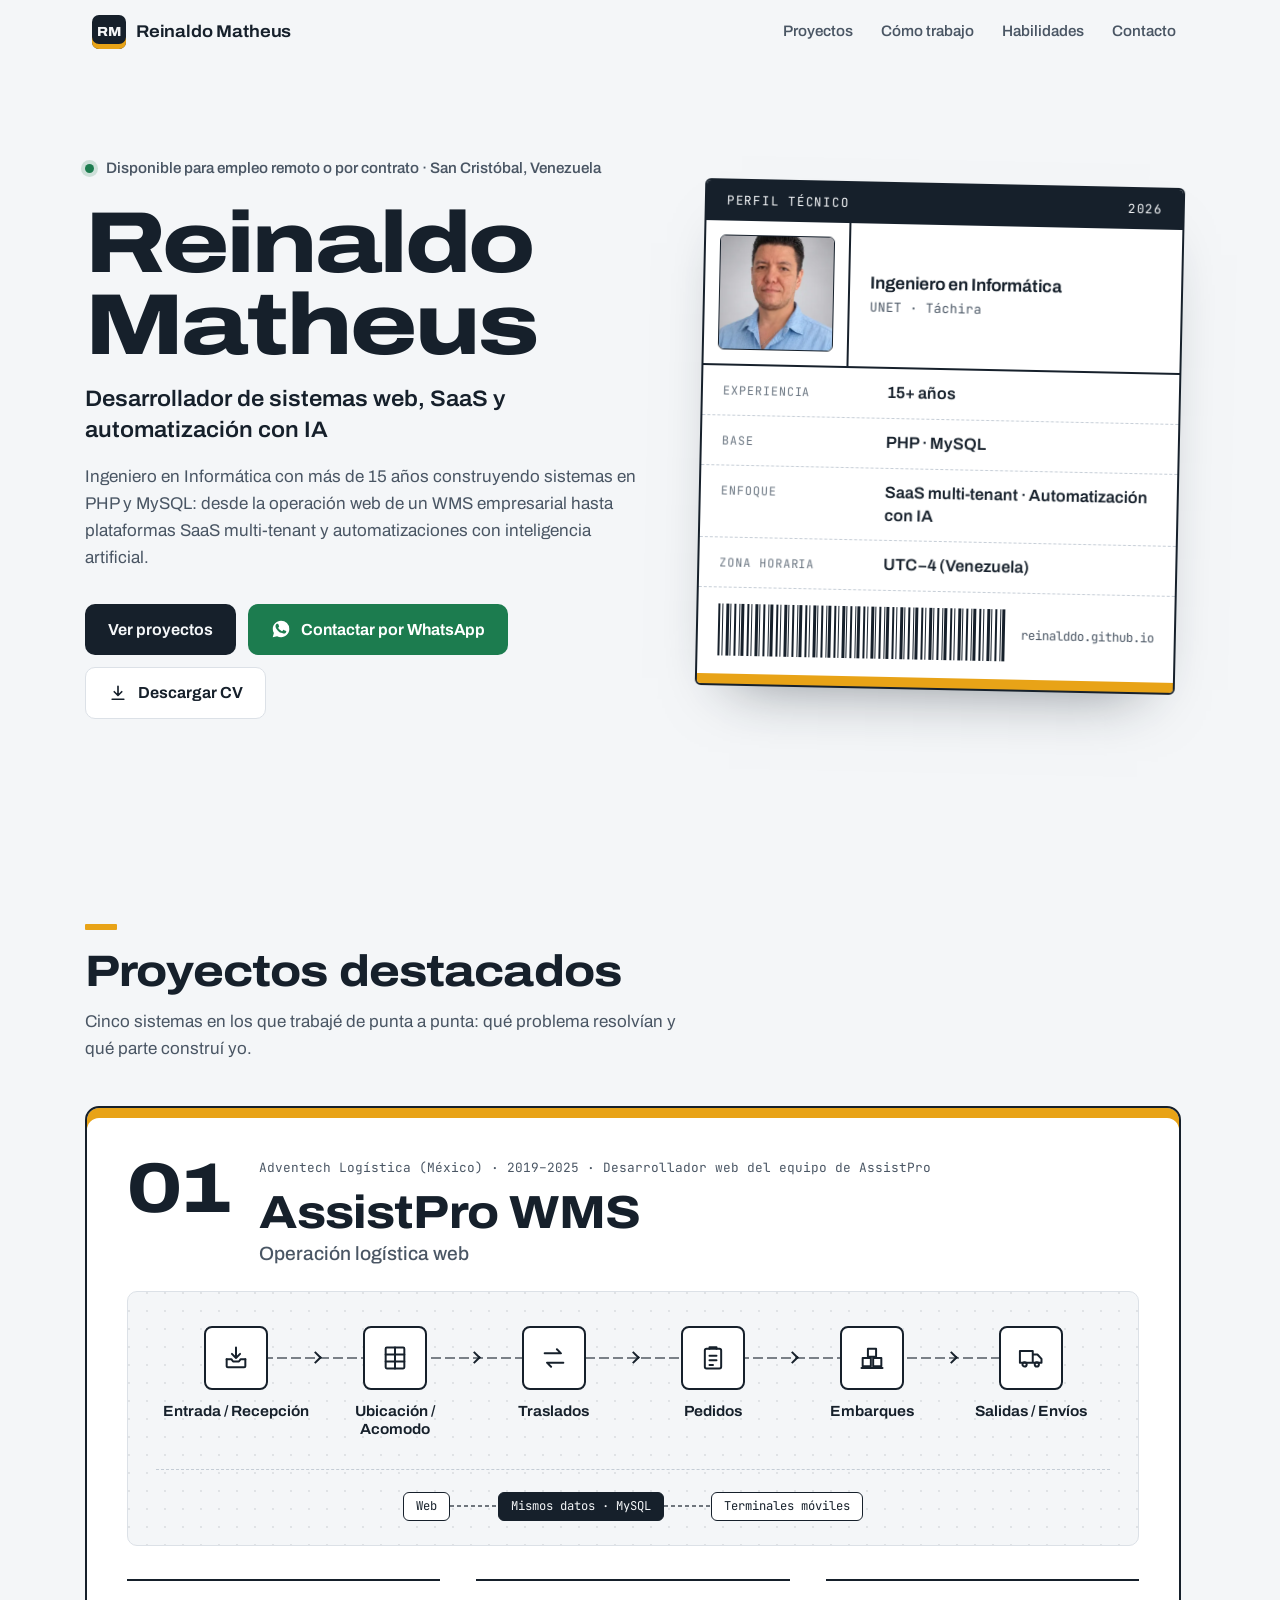
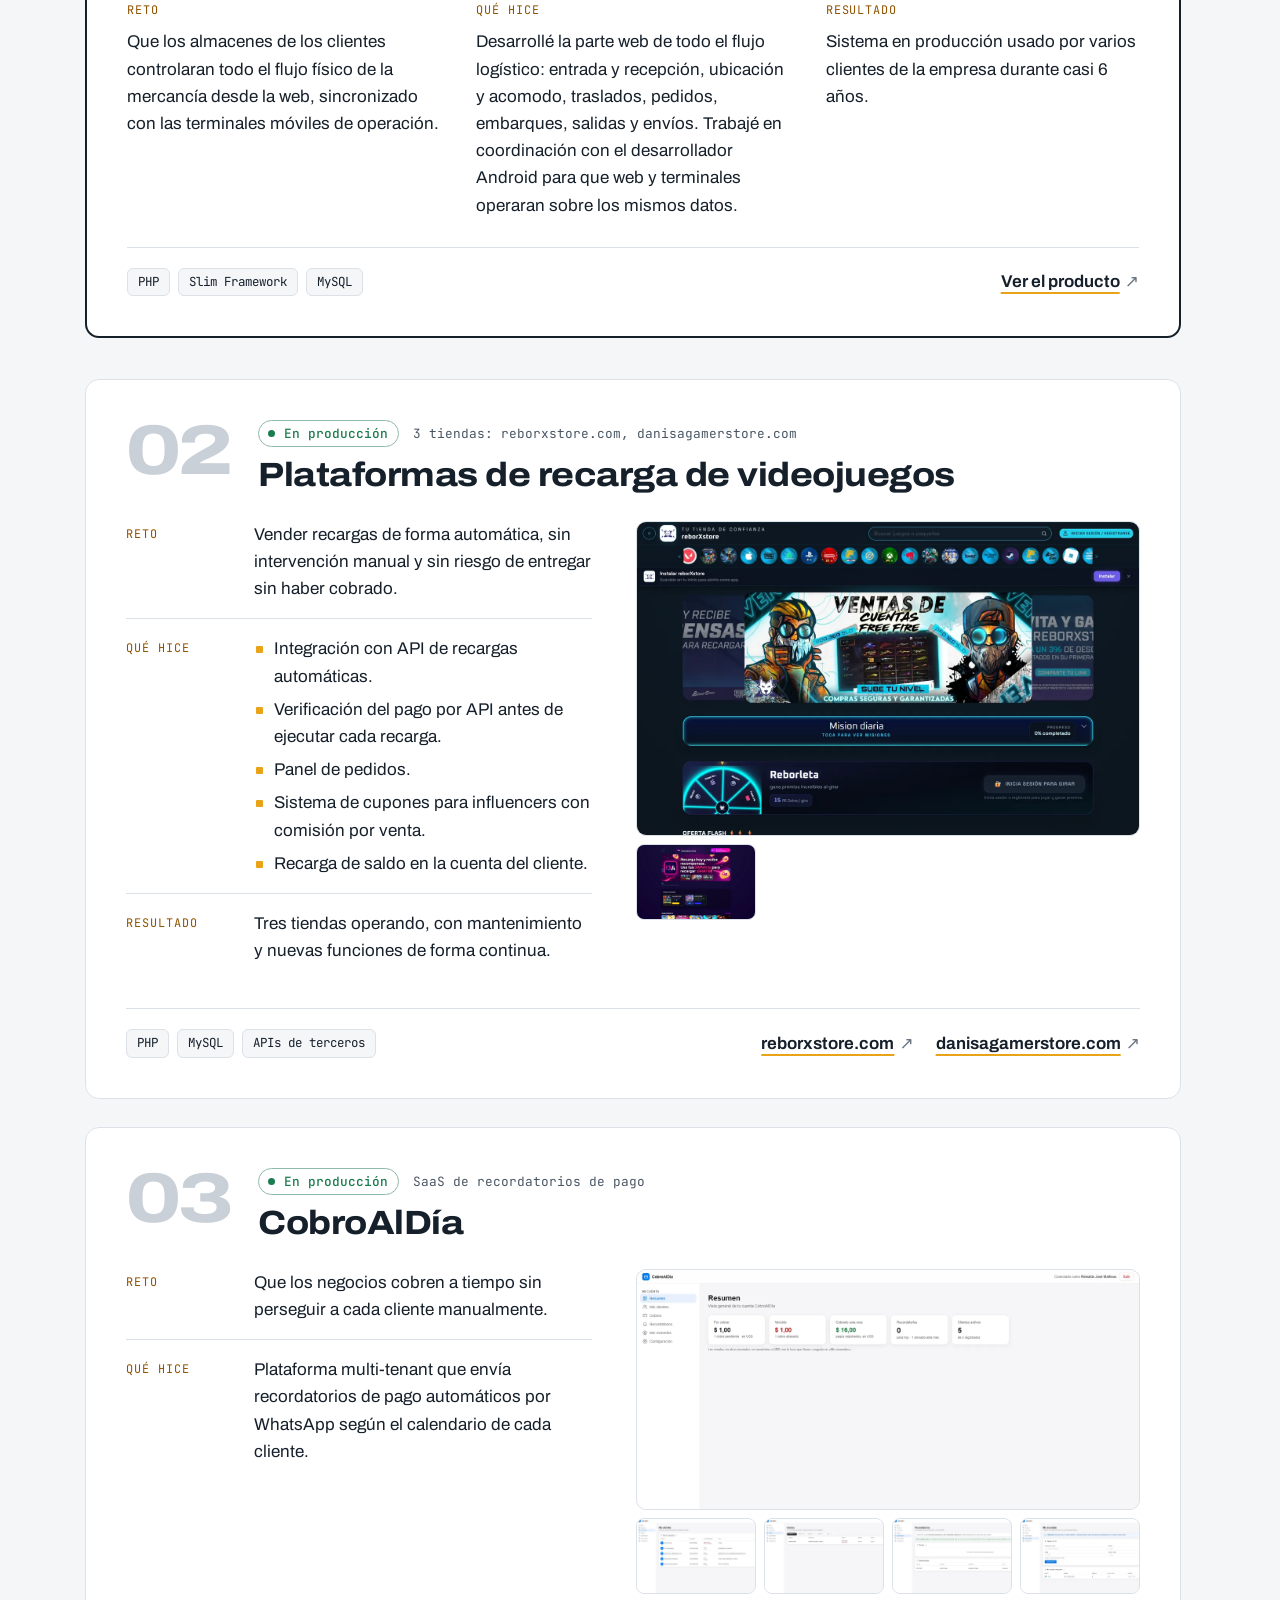
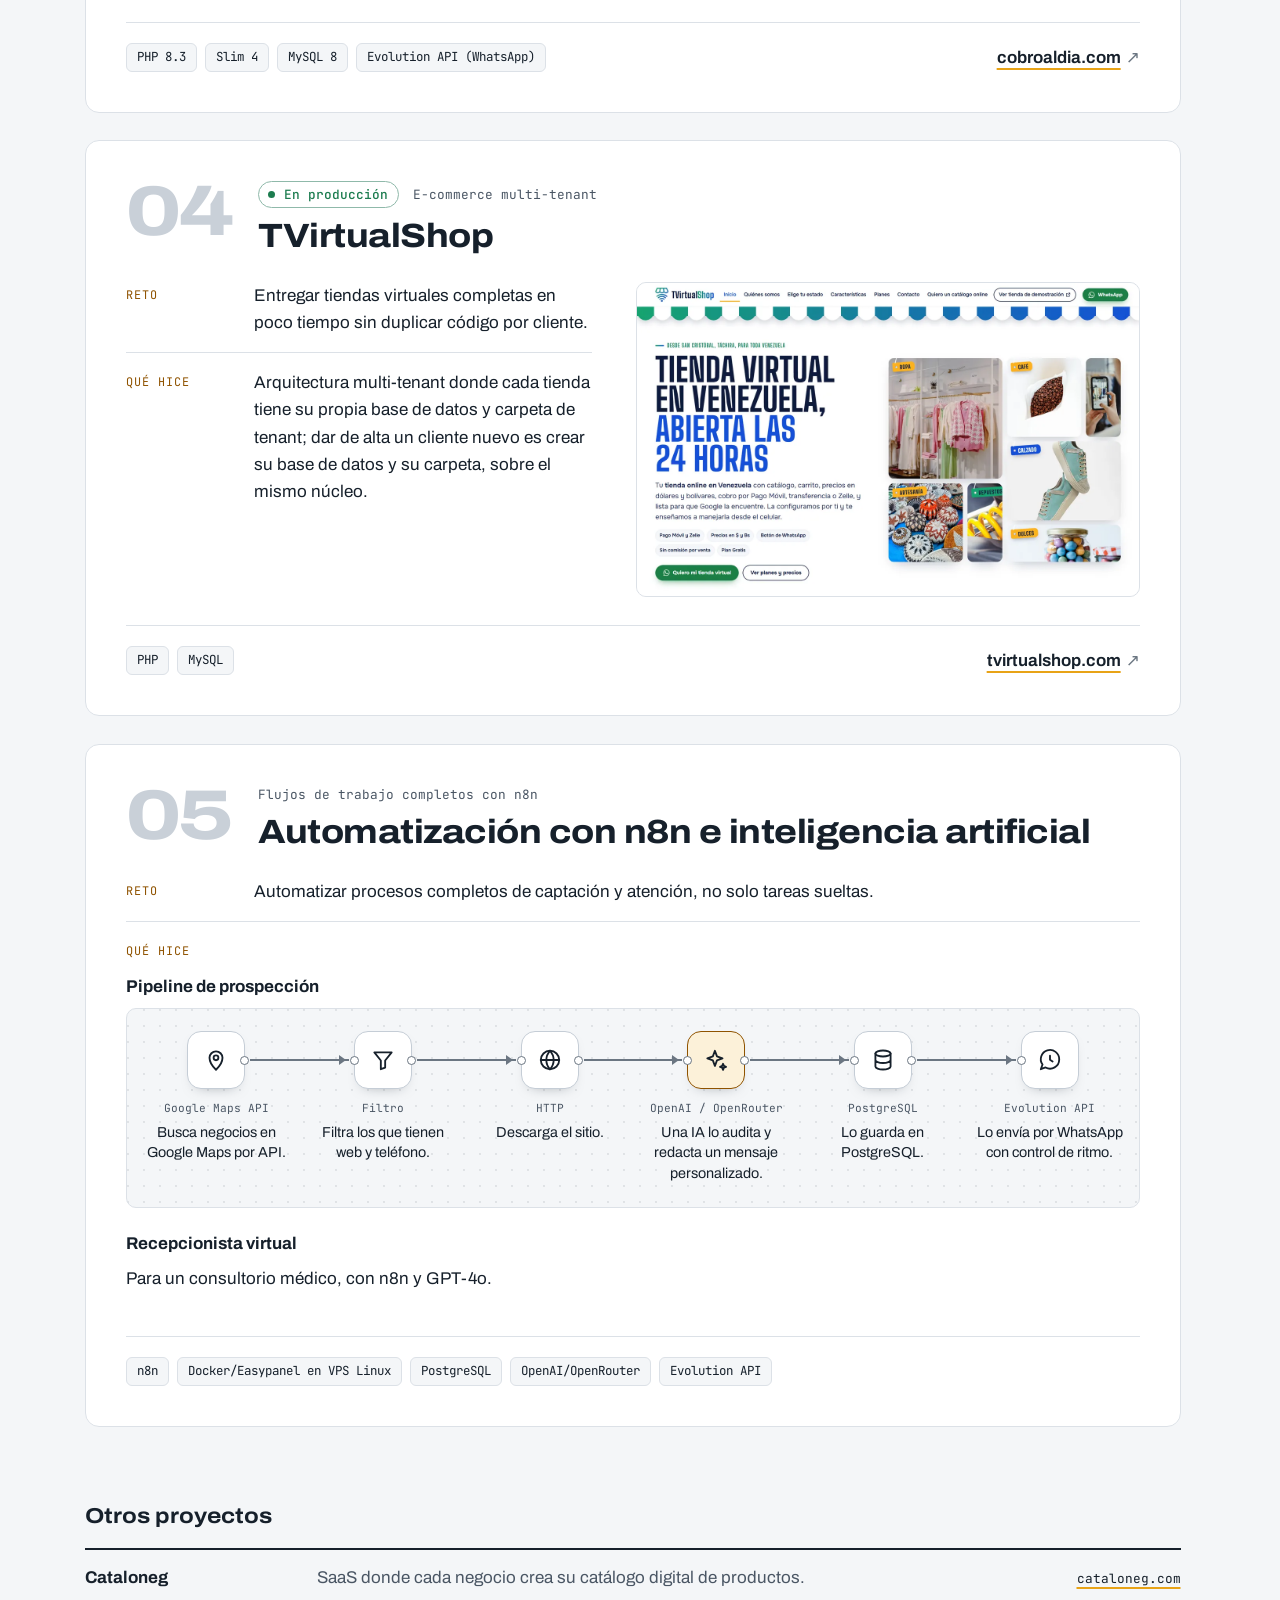
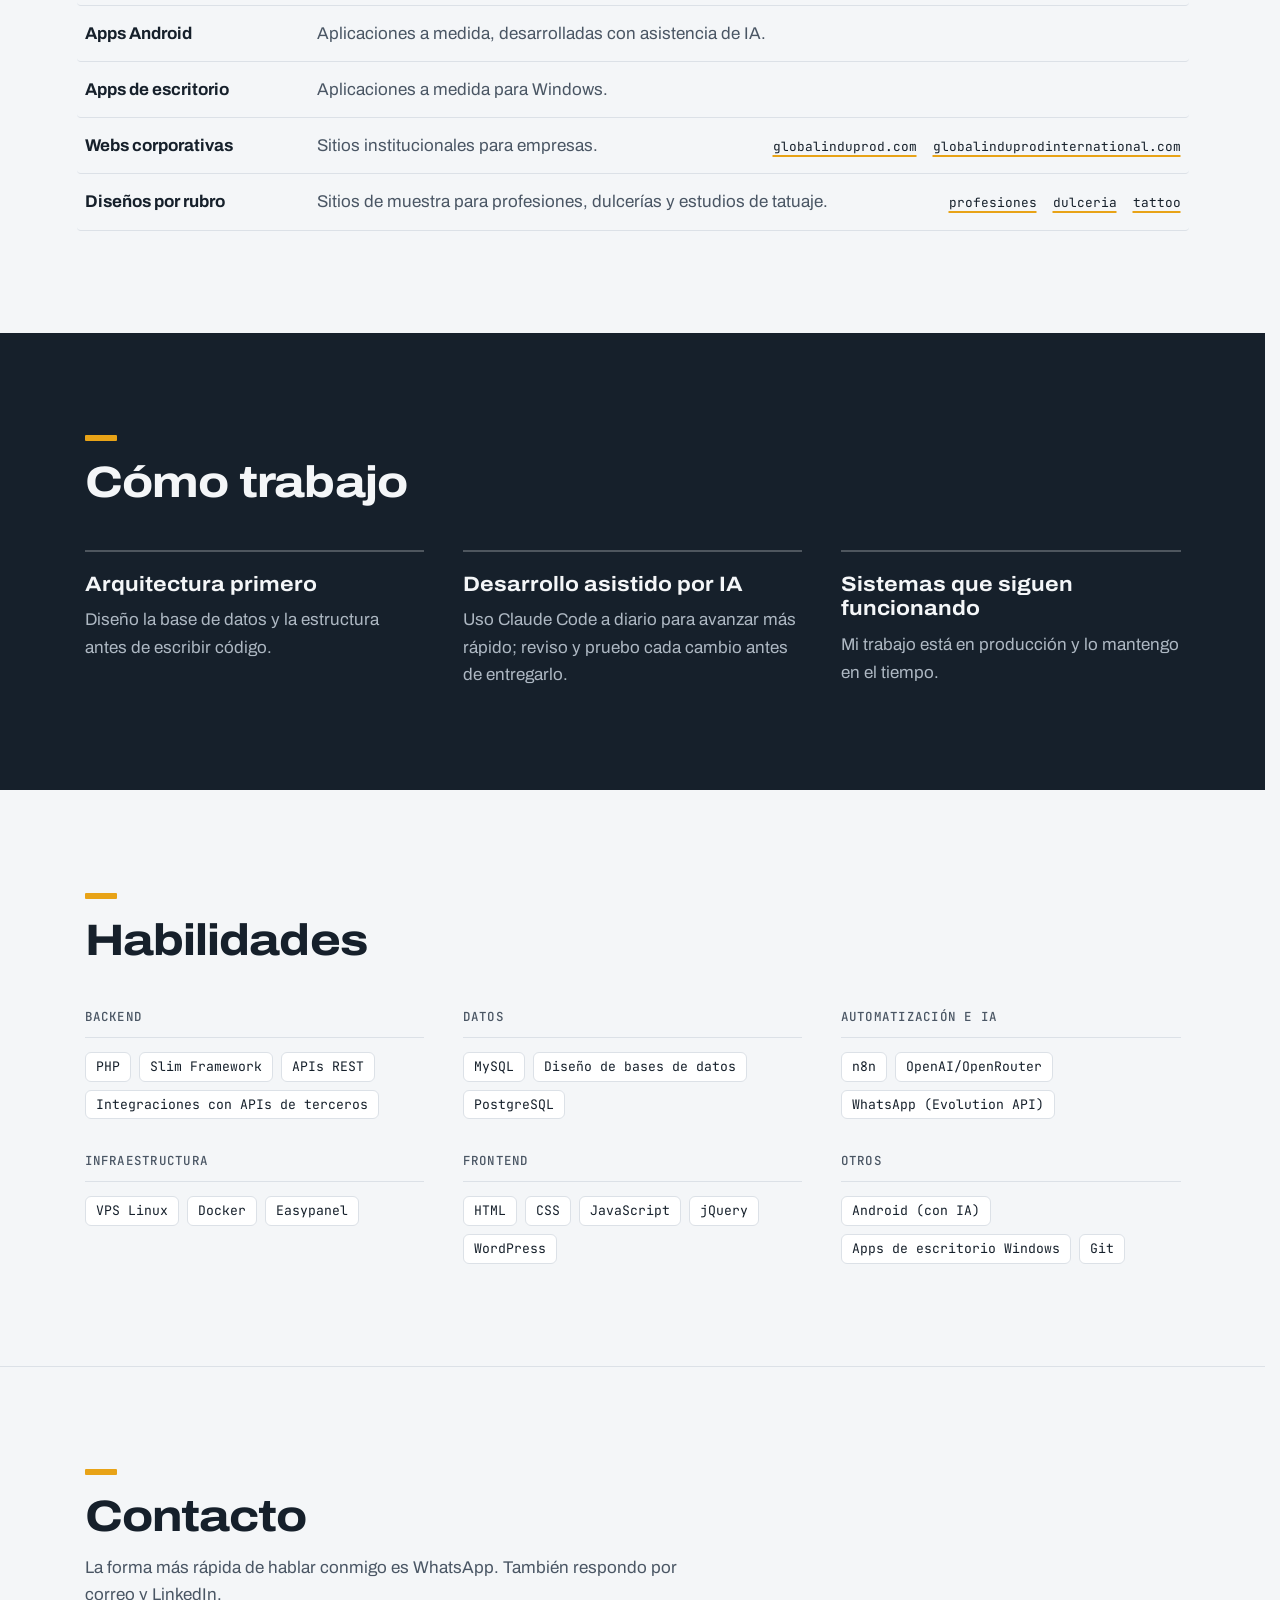
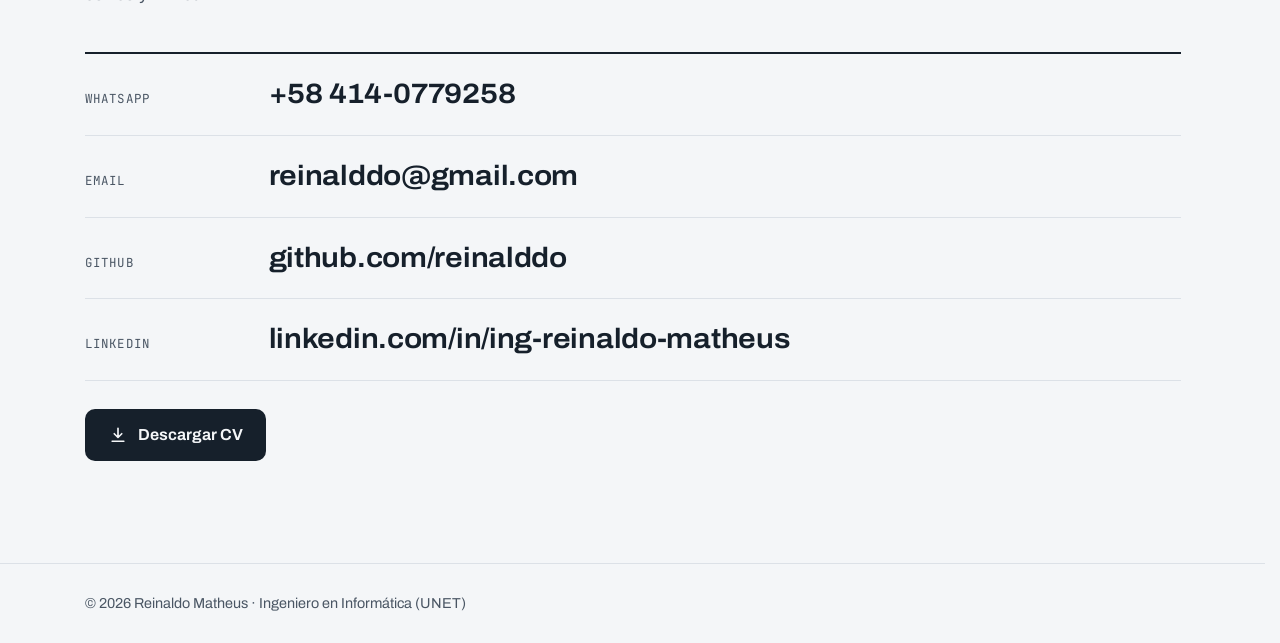
==== commit 572c190f: "CV" ====
--- a/index.html
+++ b/index.html
@@ -43,7 +43,7 @@
     "jobTitle": ["Ingeniero en Informática", "Desarrollador de sistemas web, SaaS y automatización con IA"],
     "description": "Ingeniero en Informática con más de 15 años construyendo sistemas en PHP y MySQL.",
     "url": "https://reinalddo.github.io/",
-    "image": "https://reinalddo.github.io/og-image.png",
+    "image": "https://reinalddo.github.io/img/foto.jpg",
     "email": "mailto:reinalddo@gmail.com",
     "address": { "@type": "PostalAddress", "addressLocality": "San Cristóbal", "addressCountry": "VE" },
     "alumniOf": "Universidad Nacional Experimental del Táchira (UNET)",
@@ -91,11 +91,10 @@
             <svg class="btn__icon" viewBox="0 0 24 24" aria-hidden="true"><path fill="currentColor" d="M12.04 2C6.58 2 2.13 6.45 2.13 11.91c0 1.75.46 3.45 1.32 4.95L2.05 22l5.25-1.38a9.9 9.9 0 0 0 4.74 1.21h.01c5.46 0 9.91-4.45 9.91-9.91A9.9 9.9 0 0 0 12.04 2Zm5.8 14.08c-.24.68-1.42 1.31-1.96 1.36-.5.05-1.13.21-3.8-.8-3.2-1.26-5.23-4.53-5.39-4.74-.16-.21-1.29-1.71-1.29-3.27s.82-2.32 1.11-2.64c.29-.32.63-.4.84-.4l.6.01c.19.01.45-.07.71.54.26.63.89 2.18.97 2.34.08.16.13.34.03.55-.11.21-.16.34-.32.53-.16.18-.33.41-.47.55-.16.16-.32.33-.14.65.19.32.83 1.37 1.78 2.22 1.22 1.09 2.25 1.42 2.57 1.58.32.16.5.13.69-.08.18-.21.79-.92 1-1.24.21-.32.42-.26.71-.16.29.11 1.84.87 2.16 1.03.32.16.53.24.6.37.08.14.08.77-.17 1.45Z"/></svg>
             Contactar por WhatsApp
           </a>
-          <!--
-            Botón de CV: descomentar cuando subas el archivo a la raíz del repositorio
-            con el nombre cv-reinaldo-matheus.pdf
-          <a class="btn btn--ghost" href="/cv-reinaldo-matheus.pdf" download>Descargar CV</a>
-          -->
+          <a class="btn btn--ghost" href="cv-reinaldo-matheus.pdf" download="cv-reinaldo-matheus.pdf">
+            <svg class="btn__icon btn__icon--line" viewBox="0 0 24 24" aria-hidden="true"><path d="M12 4v11m0 0-4.5-4.5M12 15l4.5-4.5M5 19.5h14"/></svg>
+            Descargar CV
+          </a>
         </div>
       </div>
 
@@ -105,7 +104,12 @@
           <span>2026</span>
         </div>
         <div class="ficha__head">
-          <span class="ficha__code" aria-hidden="true">RM</span>
+          <span class="ficha__photo">
+            <picture>
+              <source srcset="img/foto.webp" type="image/webp">
+              <img src="img/foto.jpg" alt="Foto de Reinaldo Matheus" width="480" height="480" fetchpriority="high">
+            </picture>
+          </span>
           <p class="ficha__title">Ingeniero en Informática<br><span>UNET · Táchira</span></p>
         </div>
         <dl class="ficha__rows">
@@ -180,7 +184,7 @@
         <dl class="project__facts project__facts--cols">
           <div><dt>Reto</dt><dd>Que los almacenes de los clientes controlaran todo el flujo físico de la mercancía desde la web, sincronizado con las terminales móviles de operación.</dd></div>
           <div><dt>Qué hice</dt><dd>Desarrollé la parte web de todo el flujo logístico: entrada y recepción, ubicación y acomodo, traslados, pedidos, embarques, salidas y envíos. Trabajé en coordinación con el desarrollador Android para que web y terminales operaran sobre los mismos datos.</dd></div>
-          <div><dt>Resultado</dt><dd>Sistema en producción usado por varios clientes de la empresa durante 7 años.</dd></div>
+          <div><dt>Resultado</dt><dd>Sistema en producción usado por varios clientes de la empresa durante casi 6 años.</dd></div>
         </dl>
 
         <!-- Capturas de AssistPro: guárdalas en img/assistpro/ y agrega una línea por imagen dentro del div, por ejemplo:
@@ -485,6 +489,12 @@
             <a class="contact__value" href="https://linkedin.com/in/ing-reinaldo-matheus" target="_blank" rel="noopener">linkedin.com/in/ing-reinaldo-matheus</a>
           </li>
         </ul>
+        <div class="contact__actions" data-reveal>
+          <a class="btn btn--primary" href="cv-reinaldo-matheus.pdf" download="cv-reinaldo-matheus.pdf">
+            <svg class="btn__icon btn__icon--line" viewBox="0 0 24 24" aria-hidden="true"><path d="M12 4v11m0 0-4.5-4.5M12 15l4.5-4.5M5 19.5h14"/></svg>
+            Descargar CV
+          </a>
+        </div>
       </div>
     </section>
   </main>
--- a/style.css
+++ b/style.css
@@ -261,6 +261,13 @@
 }
 .btn:active { transform: translateY(1px); }
 .btn__icon { width: 20px; height: 20px; flex: none; }
+.btn__icon--line {
+  fill: none;
+  stroke: currentColor;
+  stroke-width: 2;
+  stroke-linecap: round;
+  stroke-linejoin: round;
+}
 
 .btn--primary { background: var(--ink); color: var(--paper); }
 .btn--primary:hover { background: color-mix(in srgb, var(--ink) 86%, var(--paper)); }
@@ -373,14 +380,28 @@
   align-items: center;
   border-bottom: 2px solid var(--ink);
 }
-.ficha__code {
-  padding: 14px 22px 8px;
-  font-size: clamp(3.4rem, 6.4vw, 5.4rem);
-  font-weight: 800;
-  font-stretch: 125%;
-  line-height: 1;
-  letter-spacing: -0.03em;
+/* Foto tipo credencial, en la celda que antes ocupaba "RM" */
+.ficha__photo {
+  display: block;
+  padding: 14px;
   border-right: 2px solid var(--ink);
+}
+.ficha__photo picture {
+  display: block;
+  width: clamp(92px, 9vw, 118px);
+  aspect-ratio: 1;
+  overflow: hidden;
+  border: 1.5px solid var(--ink);
+  border-radius: 6px;
+  background: var(--paper);
+}
+/* encuadre de credencial: cabeza y hombros */
+.ficha__photo img {
+  width: 100%;
+  height: 100%;
+  object-fit: cover;
+  transform: scale(1.6);
+  transform-origin: 50% 20%;
 }
 .ficha__title {
   padding: 14px 20px;
@@ -1320,8 +1341,16 @@
   text-underline-offset: 5px;
 }
 
+.contact__actions {
+  display: flex;
+  flex-wrap: wrap;
+  gap: 12px;
+  margin-top: 28px;
+}
+
 @media (max-width: 560px) {
   .contact li { grid-template-columns: 1fr; }
+  .contact__actions .btn { flex: 1 1 100%; }
 }
 
 /* ---------- Pie ---------- */
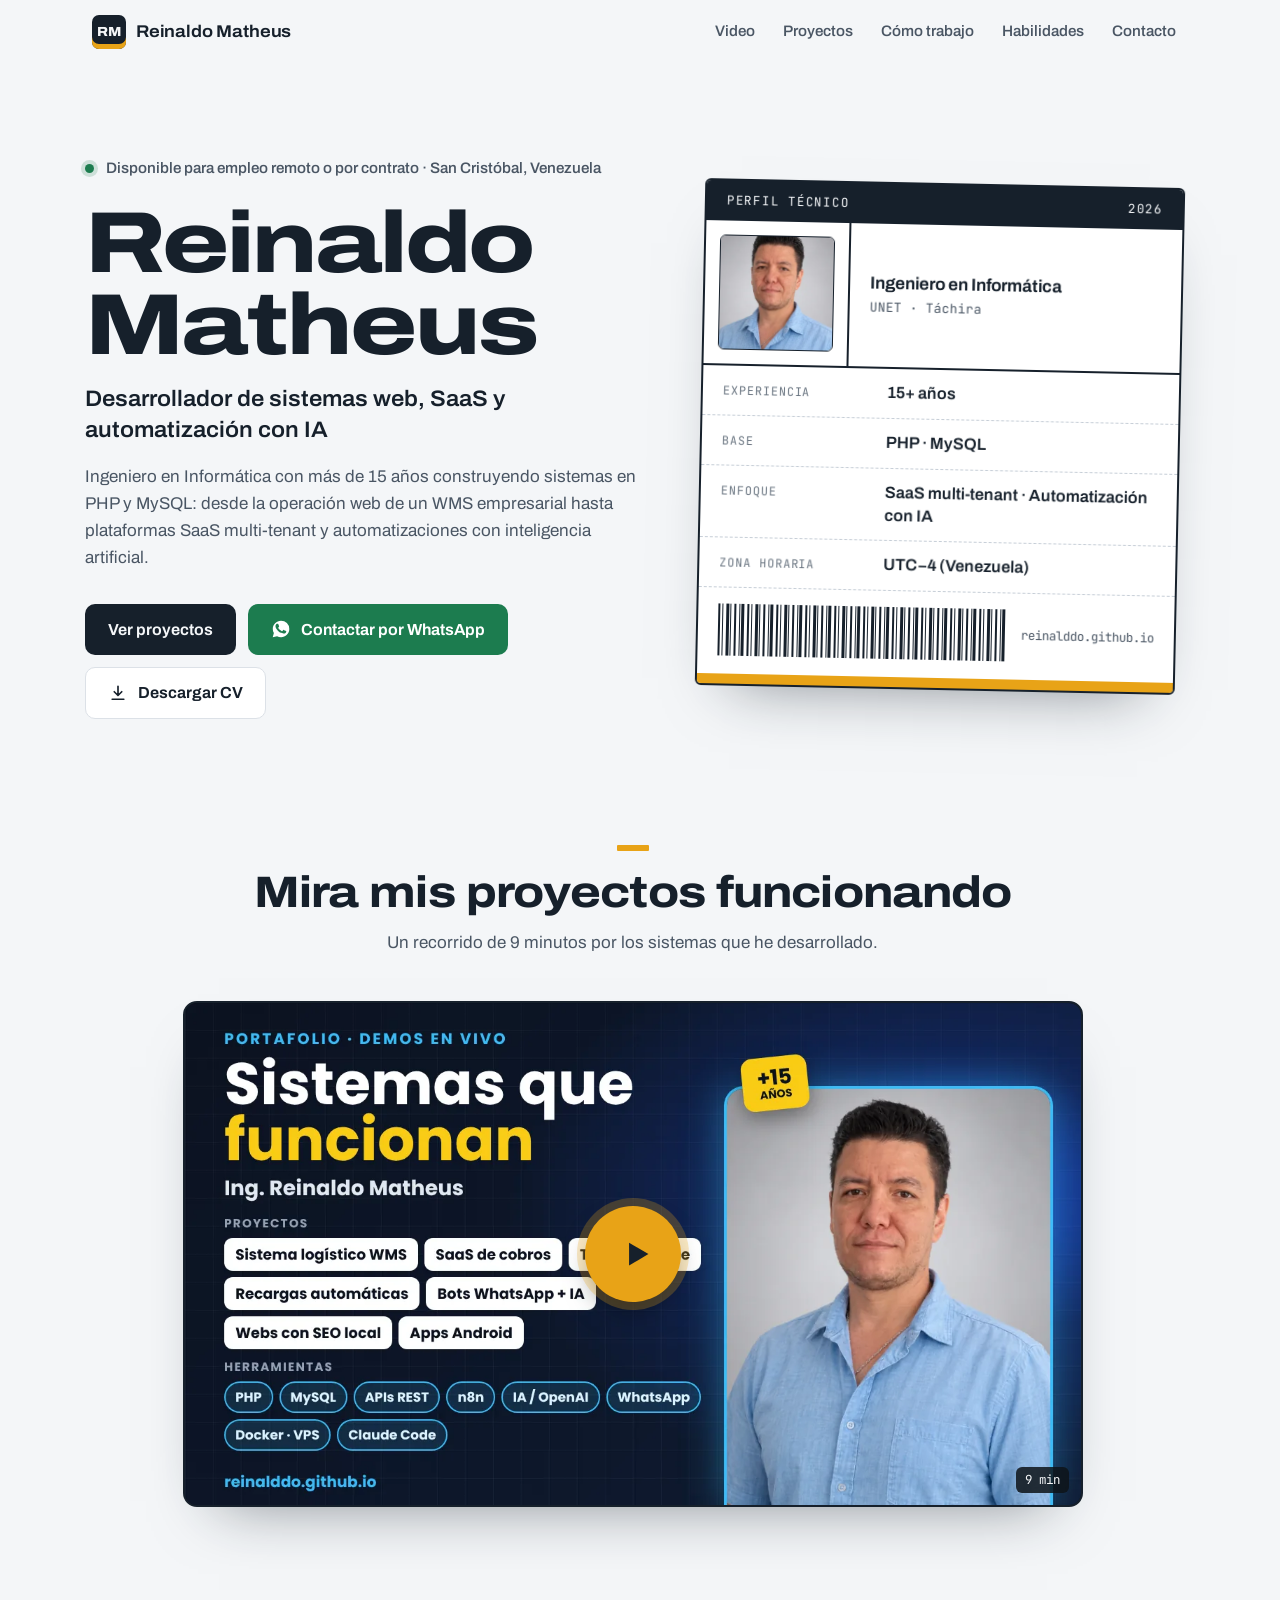
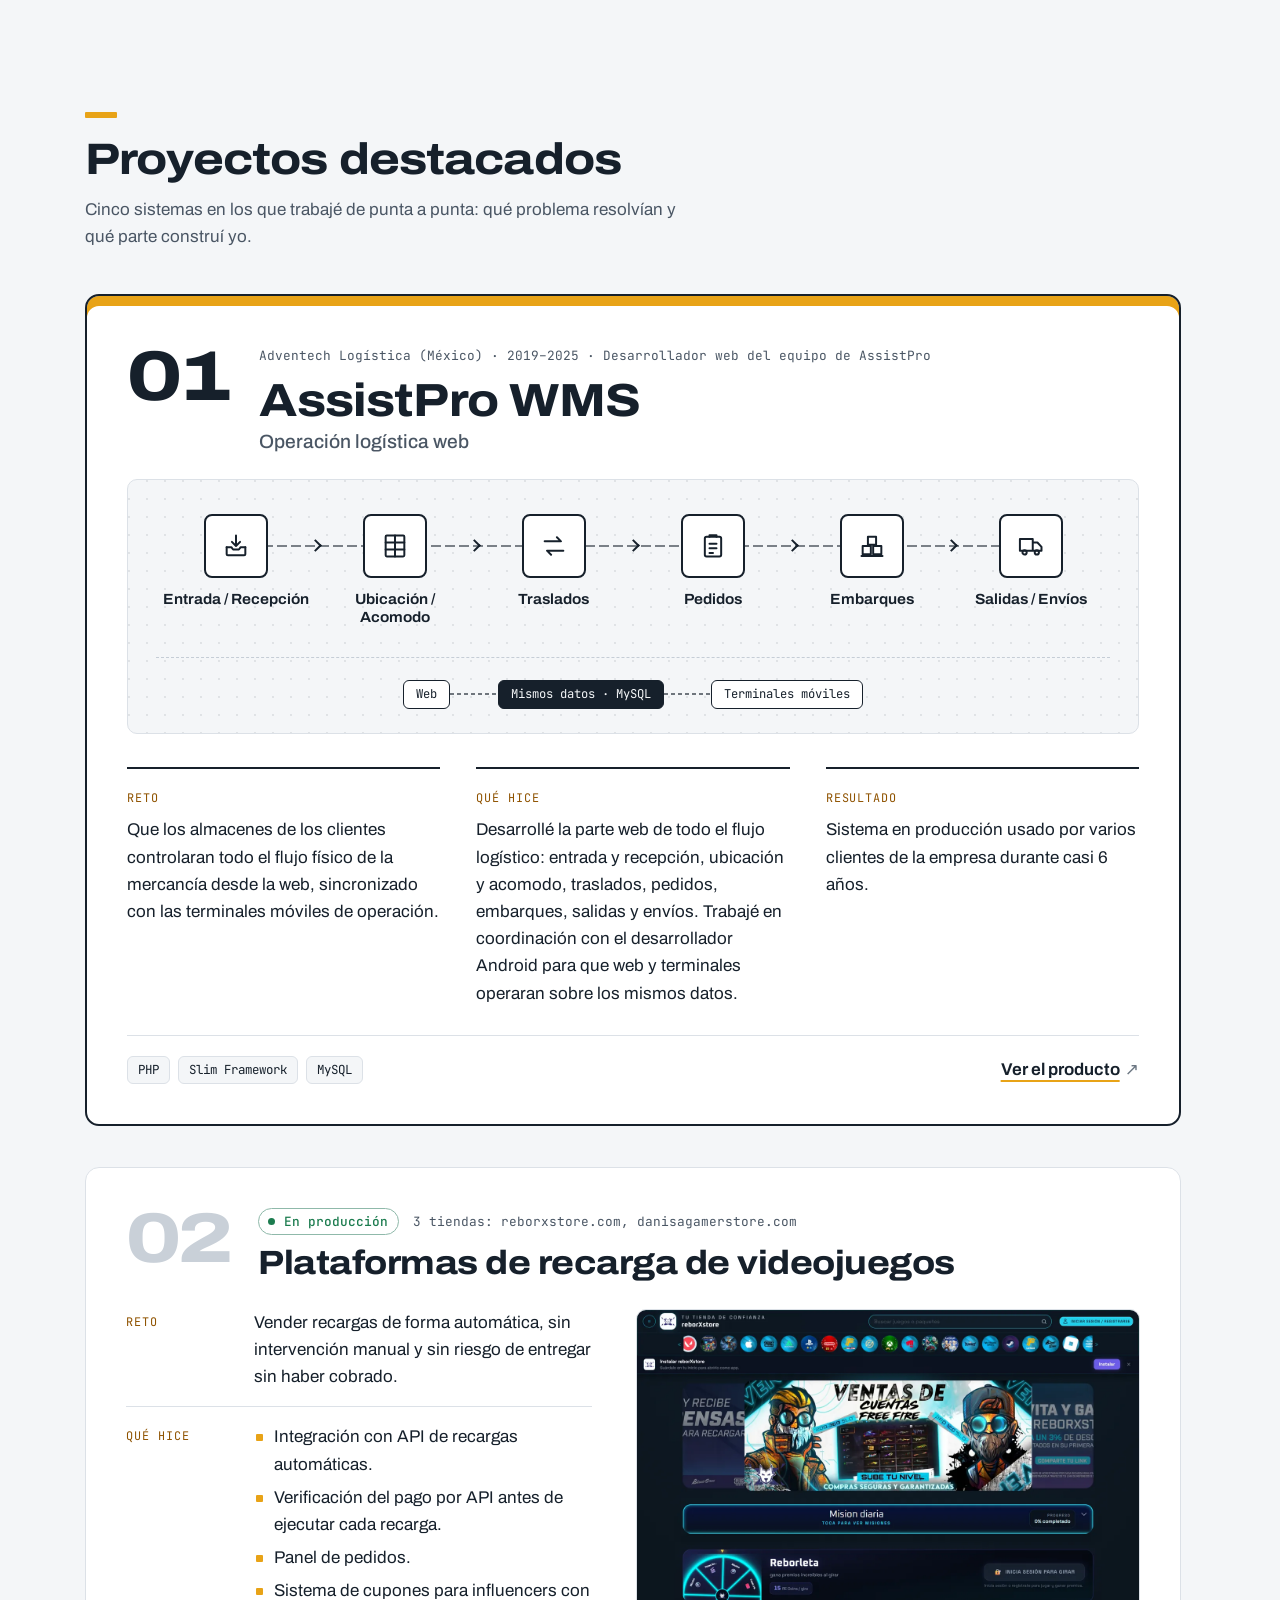
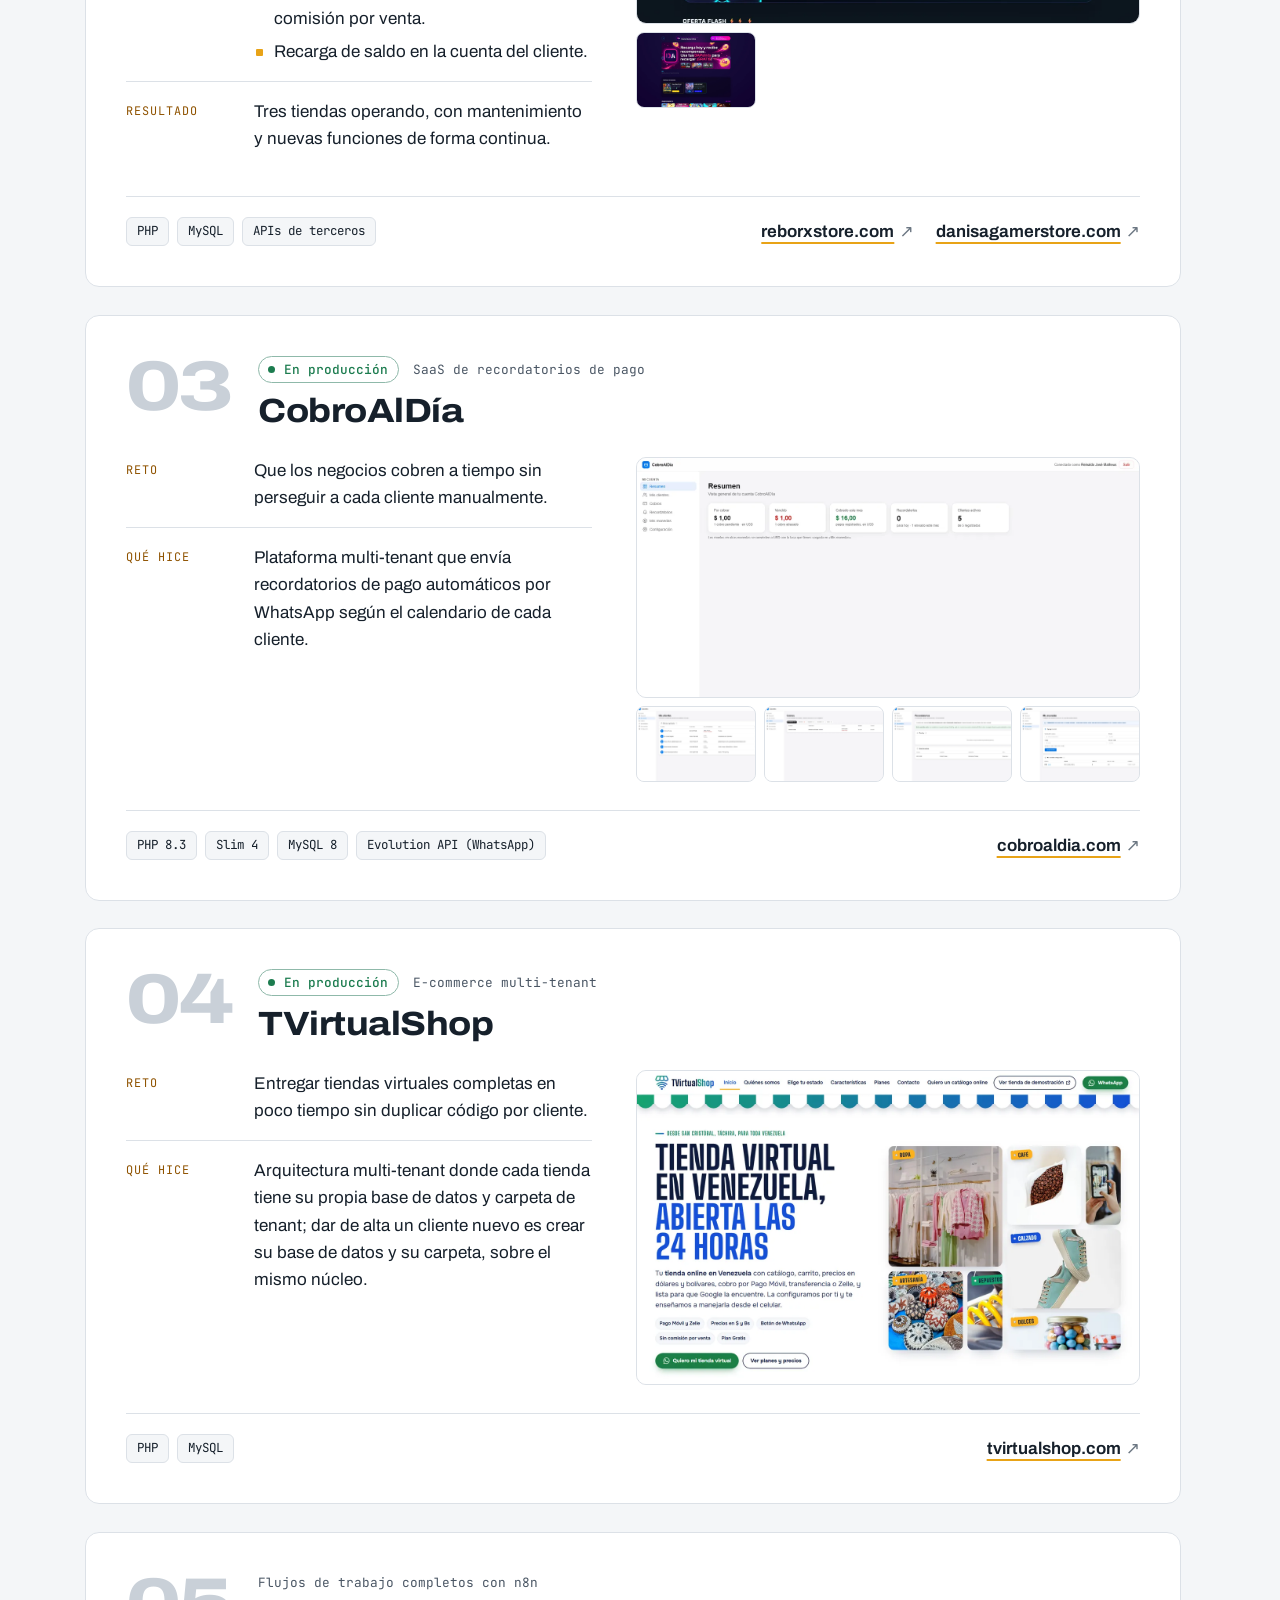
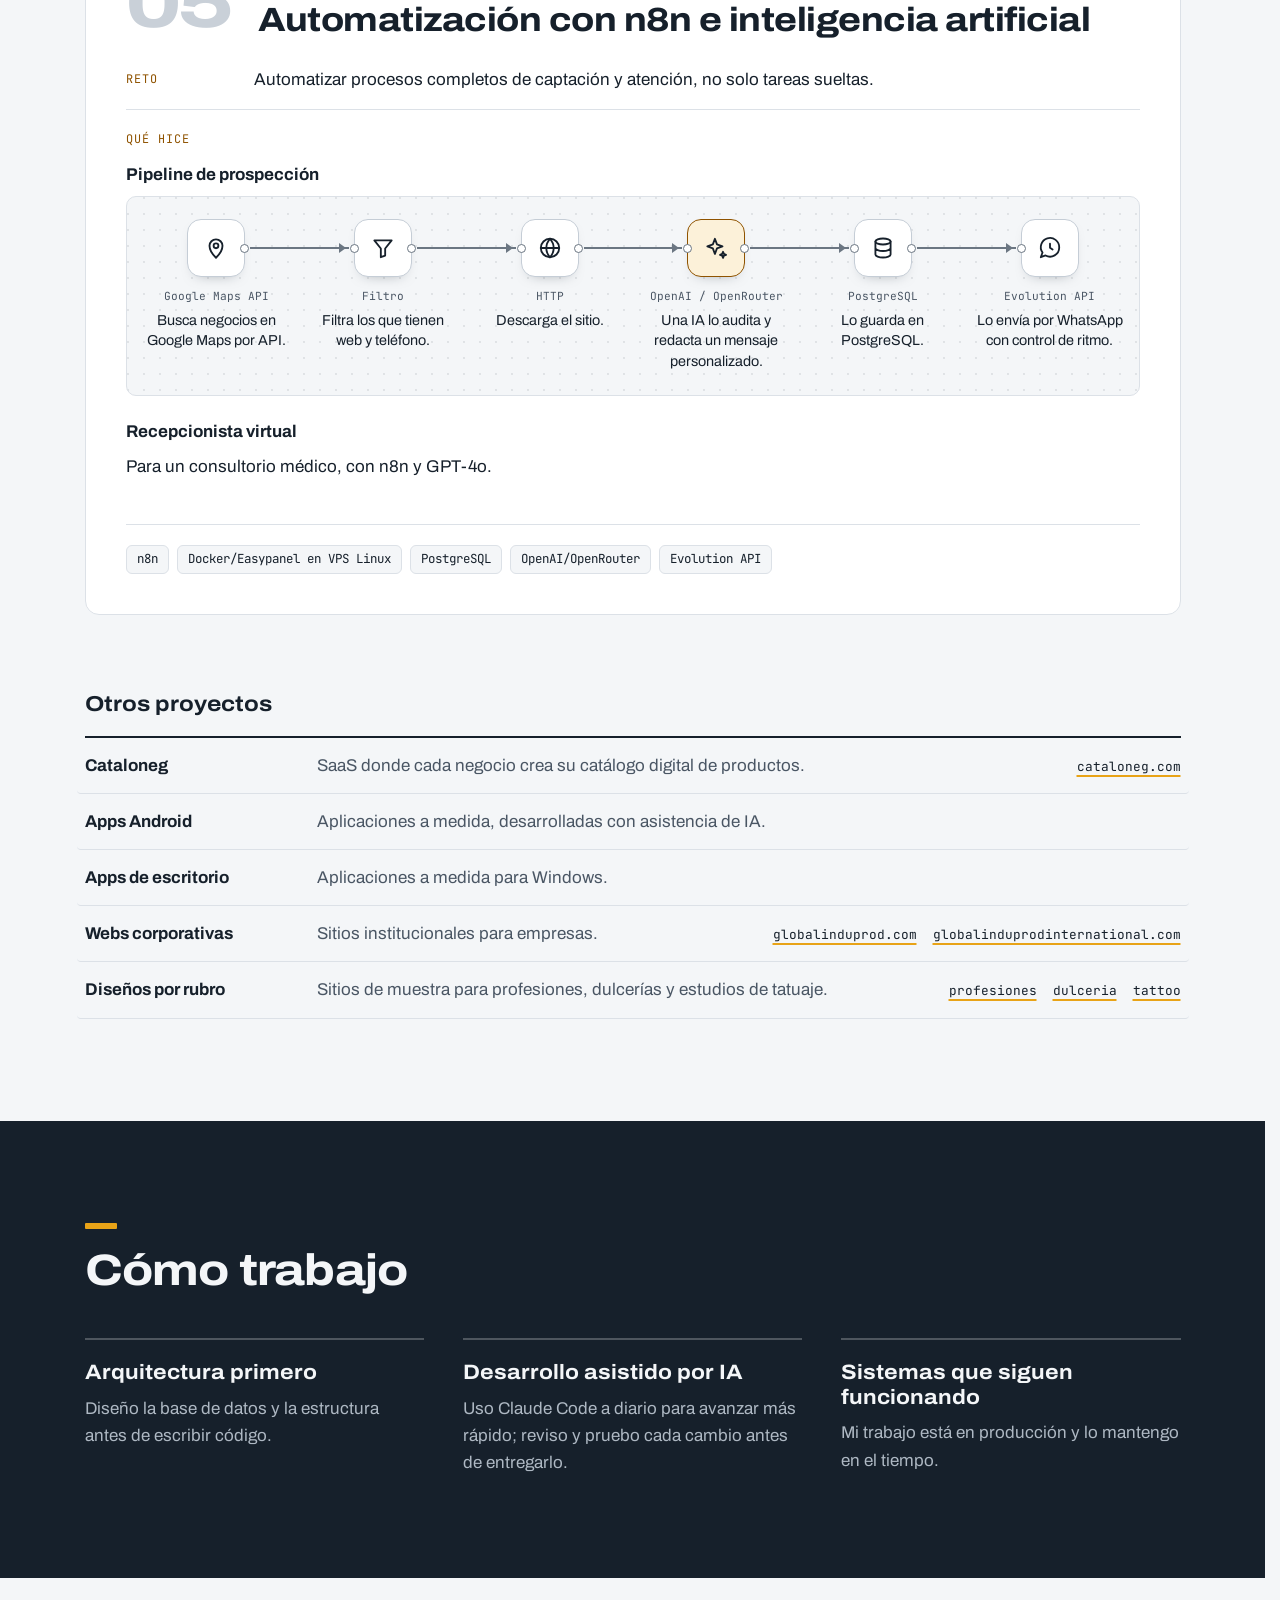
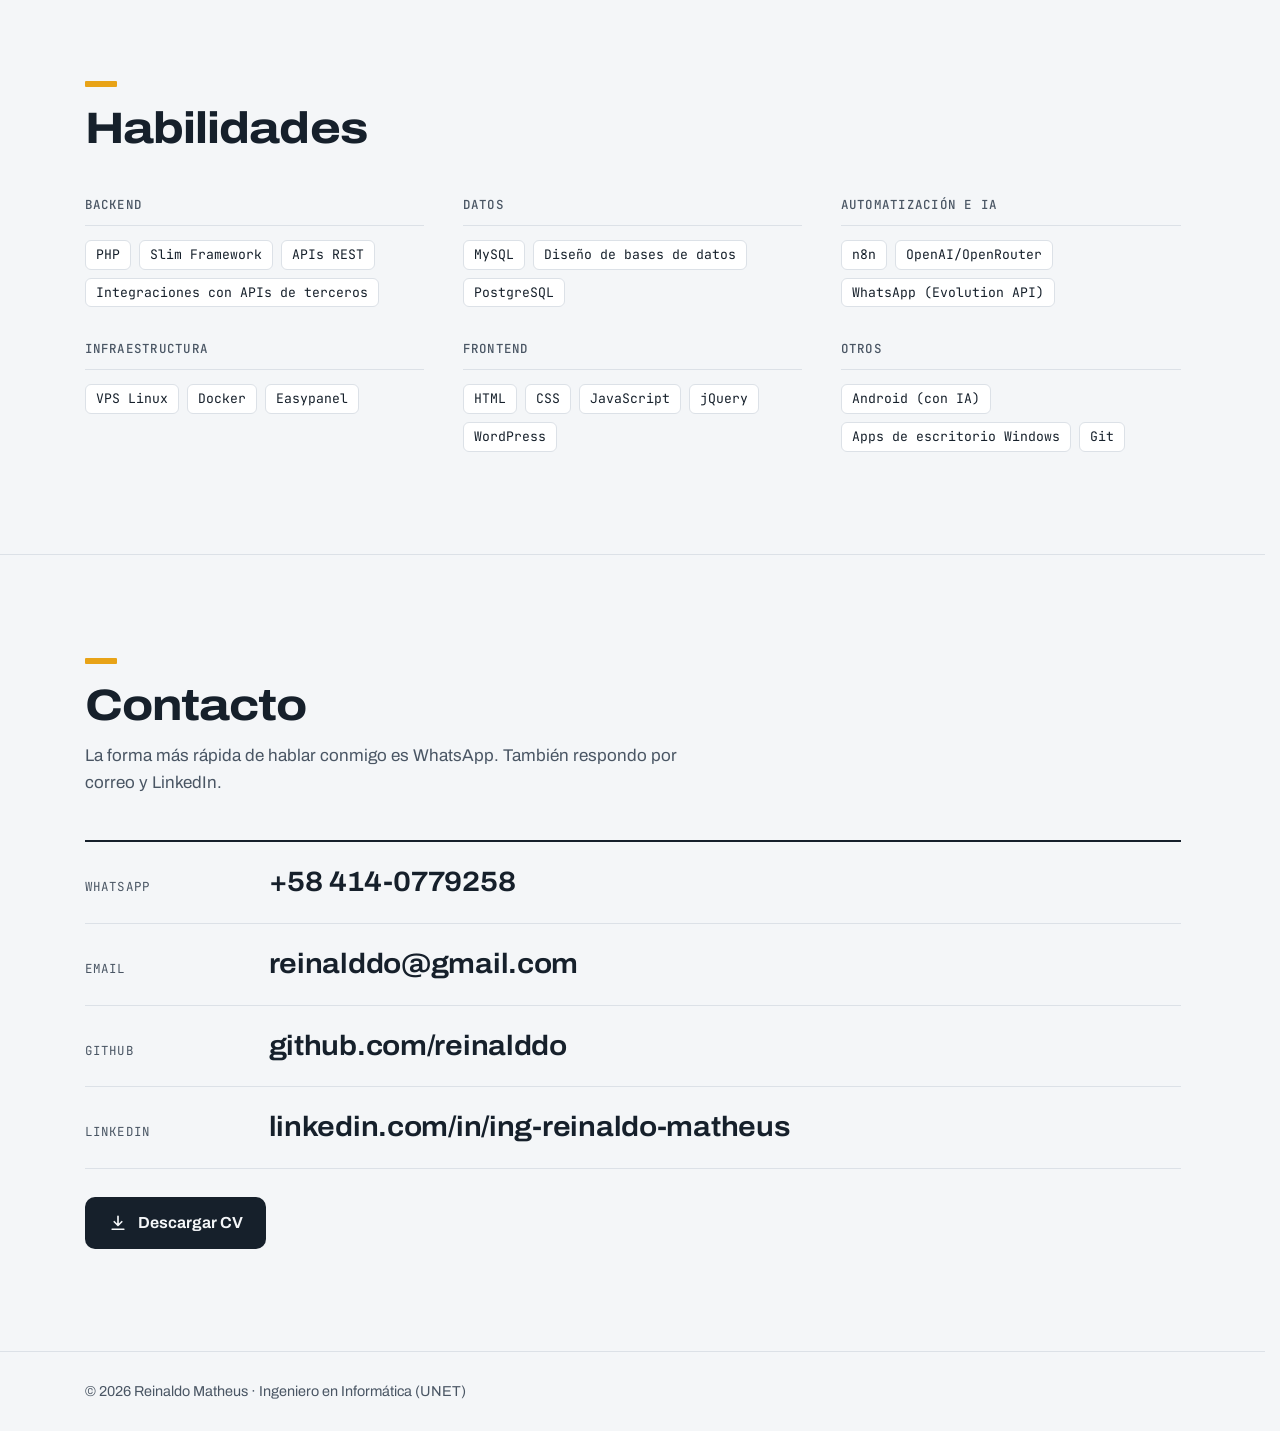
==== commit ef16a650: "Video Youtube" ====
--- a/index.html
+++ b/index.html
@@ -68,6 +68,7 @@
         <span class="nav__toggle-text">Menú</span>
       </button>
       <nav class="nav__menu" id="nav-menu" aria-label="Secciones">
+        <a href="#video">Video</a>
         <a href="#proyectos">Proyectos</a>
         <a href="#como-trabajo">Cómo trabajo</a>
         <a href="#habilidades">Habilidades</a>
@@ -123,6 +124,30 @@
           <span class="ficha__url">reinalddo.github.io</span>
         </div>
       </aside>
+    </section>
+
+    <!-- ============ VIDEO ============ -->
+    <section class="section section--video wrap" id="video" aria-labelledby="t-video">
+      <header class="section__head" data-reveal>
+        <h2 id="t-video">Mira mis proyectos funcionando</h2>
+        <p>Un recorrido de 9 minutos por los sistemas que he desarrollado.</p>
+      </header>
+      <!-- Carga ligera: el iframe de YouTube se crea solo al hacer clic (script.js). Sin JS, el enlace abre YouTube. -->
+      <div class="video" data-reveal>
+        <a class="video__facade" href="https://www.youtube.com/watch?v=sUR8nR7HEMA" target="_blank" rel="noopener"
+           data-video-id="sUR8nR7HEMA"
+           data-video-title="Video: recorrido por los proyectos de Reinaldo Matheus"
+           aria-label="Reproducir el video: recorrido de 9 minutos por los proyectos de Reinaldo Matheus">
+          <picture>
+            <source srcset="img/miniatura-portafolio.webp" type="image/webp">
+            <img src="img/miniatura-portafolio.png" alt="Miniatura del video «Sistemas que funcionan»: Ing. Reinaldo Matheus, más de 15 años, con sus proyectos (sistema logístico WMS, SaaS de cobros, tiendas online, recargas automáticas, bots de WhatsApp con IA) y herramientas" width="1280" height="720" loading="lazy" decoding="async">
+          </picture>
+          <span class="video__play" aria-hidden="true">
+            <svg viewBox="0 0 24 24"><path d="M8 5.5v13l11-6.5z"/></svg>
+          </span>
+          <span class="video__time" aria-hidden="true">9 min</span>
+        </a>
+      </div>
     </section>
 
     <!-- ============ PROYECTOS ============ -->
--- a/style.css
+++ b/style.css
@@ -223,7 +223,9 @@
 .nav__toggle-bars::before { top: -5px; }
 .nav__toggle-bars::after { top: 5px; }
 
-@media (max-width: 760px) {
+.nav__menu a, .nav__name { white-space: nowrap; }
+
+@media (max-width: 900px) {
   .nav__toggle { display: inline-flex; }
   .nav__menu {
     display: none;
@@ -528,6 +530,78 @@
 }
 .section__head p { margin-top: 14px; color: var(--ink-2); }
 
+/* ---------- Video ---------- */
+.section--video { padding-top: clamp(8px, 2vw, 24px); }
+.section--video .section__head {
+  max-width: 900px;
+  margin-inline: auto;
+  text-align: center;
+}
+.section--video .section__head h2::before { margin-inline: auto; }
+
+.video {
+  position: relative;
+  max-width: 900px;
+  margin-inline: auto;
+  aspect-ratio: 16 / 9;
+  overflow: hidden;
+  border: 2px solid var(--ink);
+  border-radius: var(--radius);
+  background: #0E1318;
+  box-shadow: 0 30px 60px -36px color-mix(in srgb, var(--ink) 55%, transparent);
+}
+.video__facade,
+.video iframe {
+  position: absolute;
+  inset: 0;
+  display: block;
+  width: 100%;
+  height: 100%;
+  border: 0;
+}
+.video__facade { cursor: pointer; }
+.video__facade img {
+  width: 100%;
+  height: 100%;
+  object-fit: cover;
+  transition: transform .5s var(--ease), filter .3s ease;
+}
+.video__facade:hover img { transform: scale(1.015); filter: brightness(.92); }
+.video__facade:focus-visible { outline: 0; }
+.video__facade:focus-visible .video__play { outline: 3px solid var(--signal); outline-offset: 4px; }
+
+.video__play {
+  position: absolute;
+  left: 50%;
+  top: 50%;
+  display: grid;
+  place-items: center;
+  width: clamp(64px, 11vw, 96px);
+  height: clamp(64px, 11vw, 96px);
+  border-radius: 50%;
+  background: var(--signal);
+  color: #16202B;
+  box-shadow: 0 0 0 8px rgba(232, 163, 23, .25), 0 14px 30px -10px rgba(0, 0, 0, .6);
+  transform: translate(-50%, -50%);
+  transition: transform .2s var(--ease), box-shadow .2s ease;
+}
+.video__play svg { width: 44%; height: 44%; margin-left: 8%; fill: currentColor; }
+.video__facade:hover .video__play {
+  transform: translate(-50%, -50%) scale(1.07);
+  box-shadow: 0 0 0 12px rgba(232, 163, 23, .3), 0 18px 36px -10px rgba(0, 0, 0, .65);
+}
+.video__time {
+  position: absolute;
+  right: 12px;
+  bottom: 12px;
+  padding: 3px 9px;
+  border-radius: 6px;
+  background: rgba(14, 19, 24, .85);
+  color: #F4F6F8;
+  font-family: var(--mono);
+  font-size: .78rem;
+}
+
 /* Aparición al hacer scroll (solo si el JS está activo y se permite movimiento) */
 @media (prefers-reduced-motion: no-preference) {
   .reveal-on [data-reveal] {
